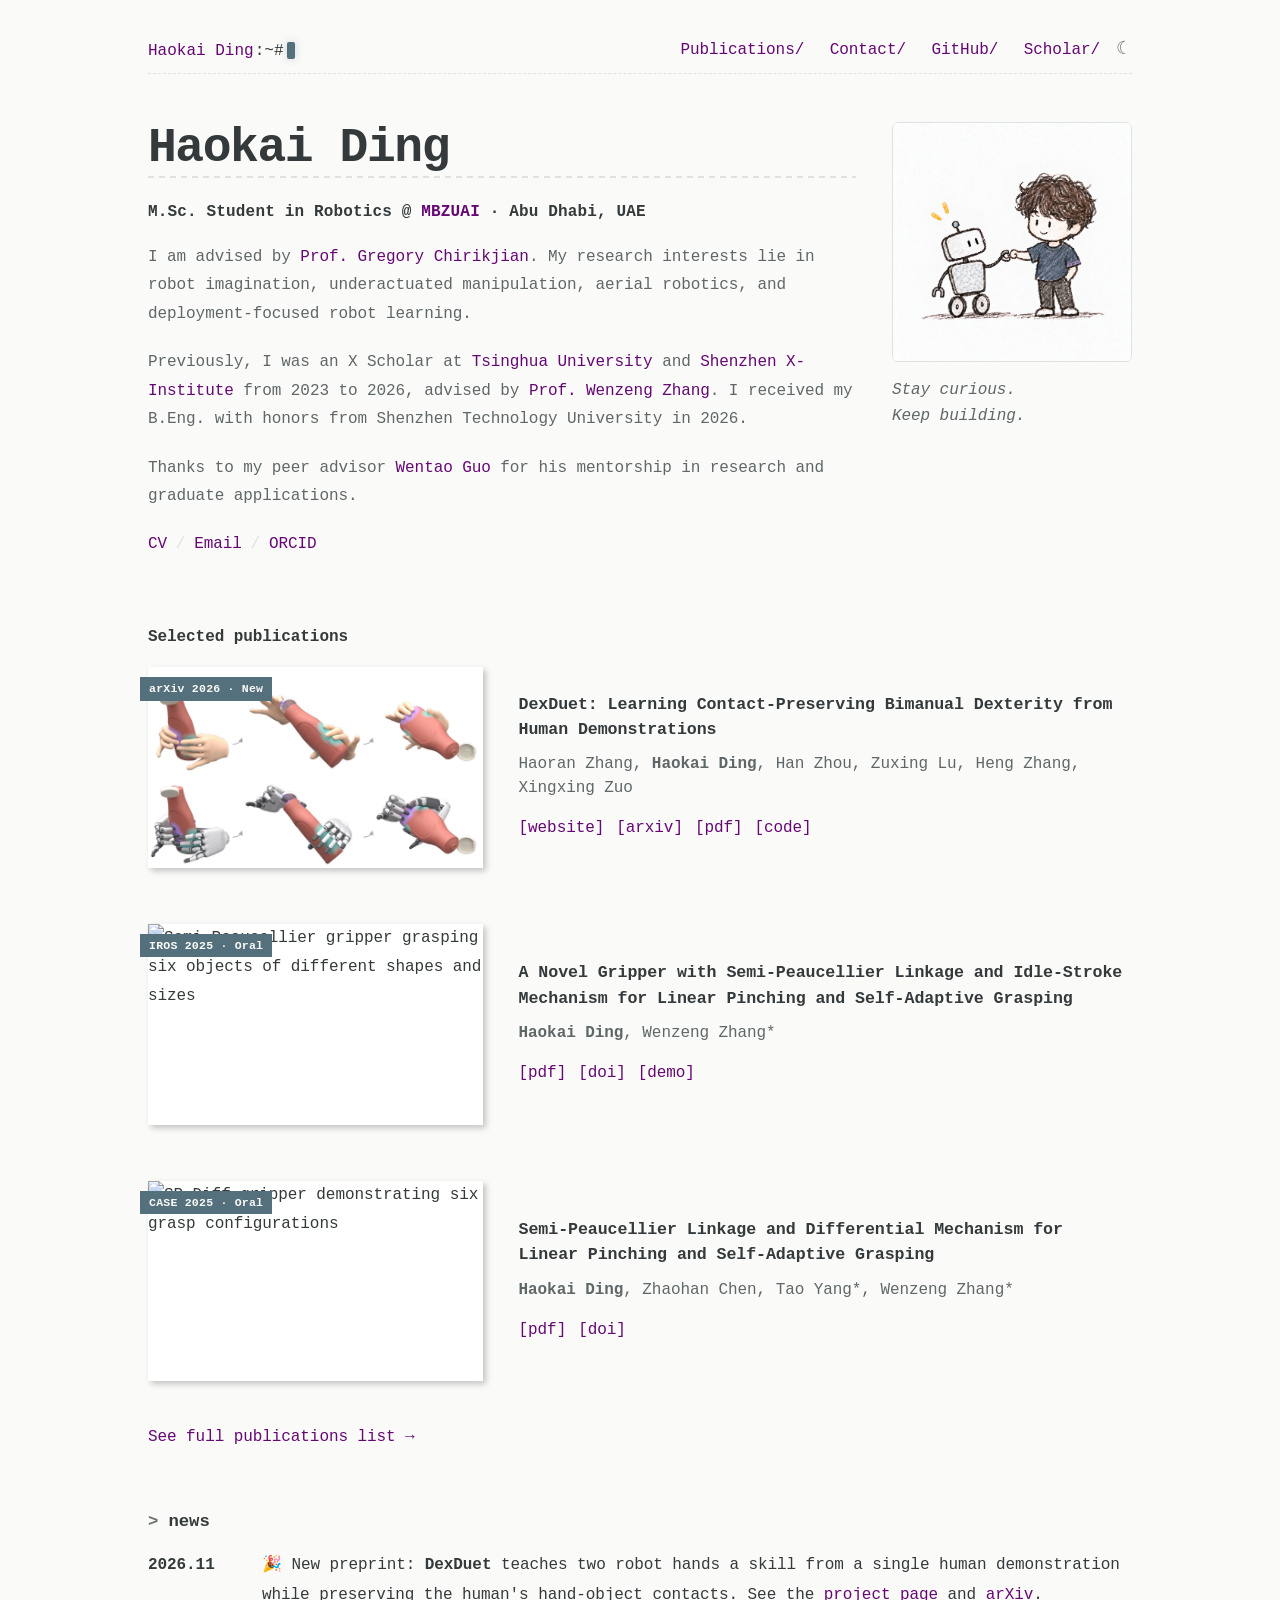
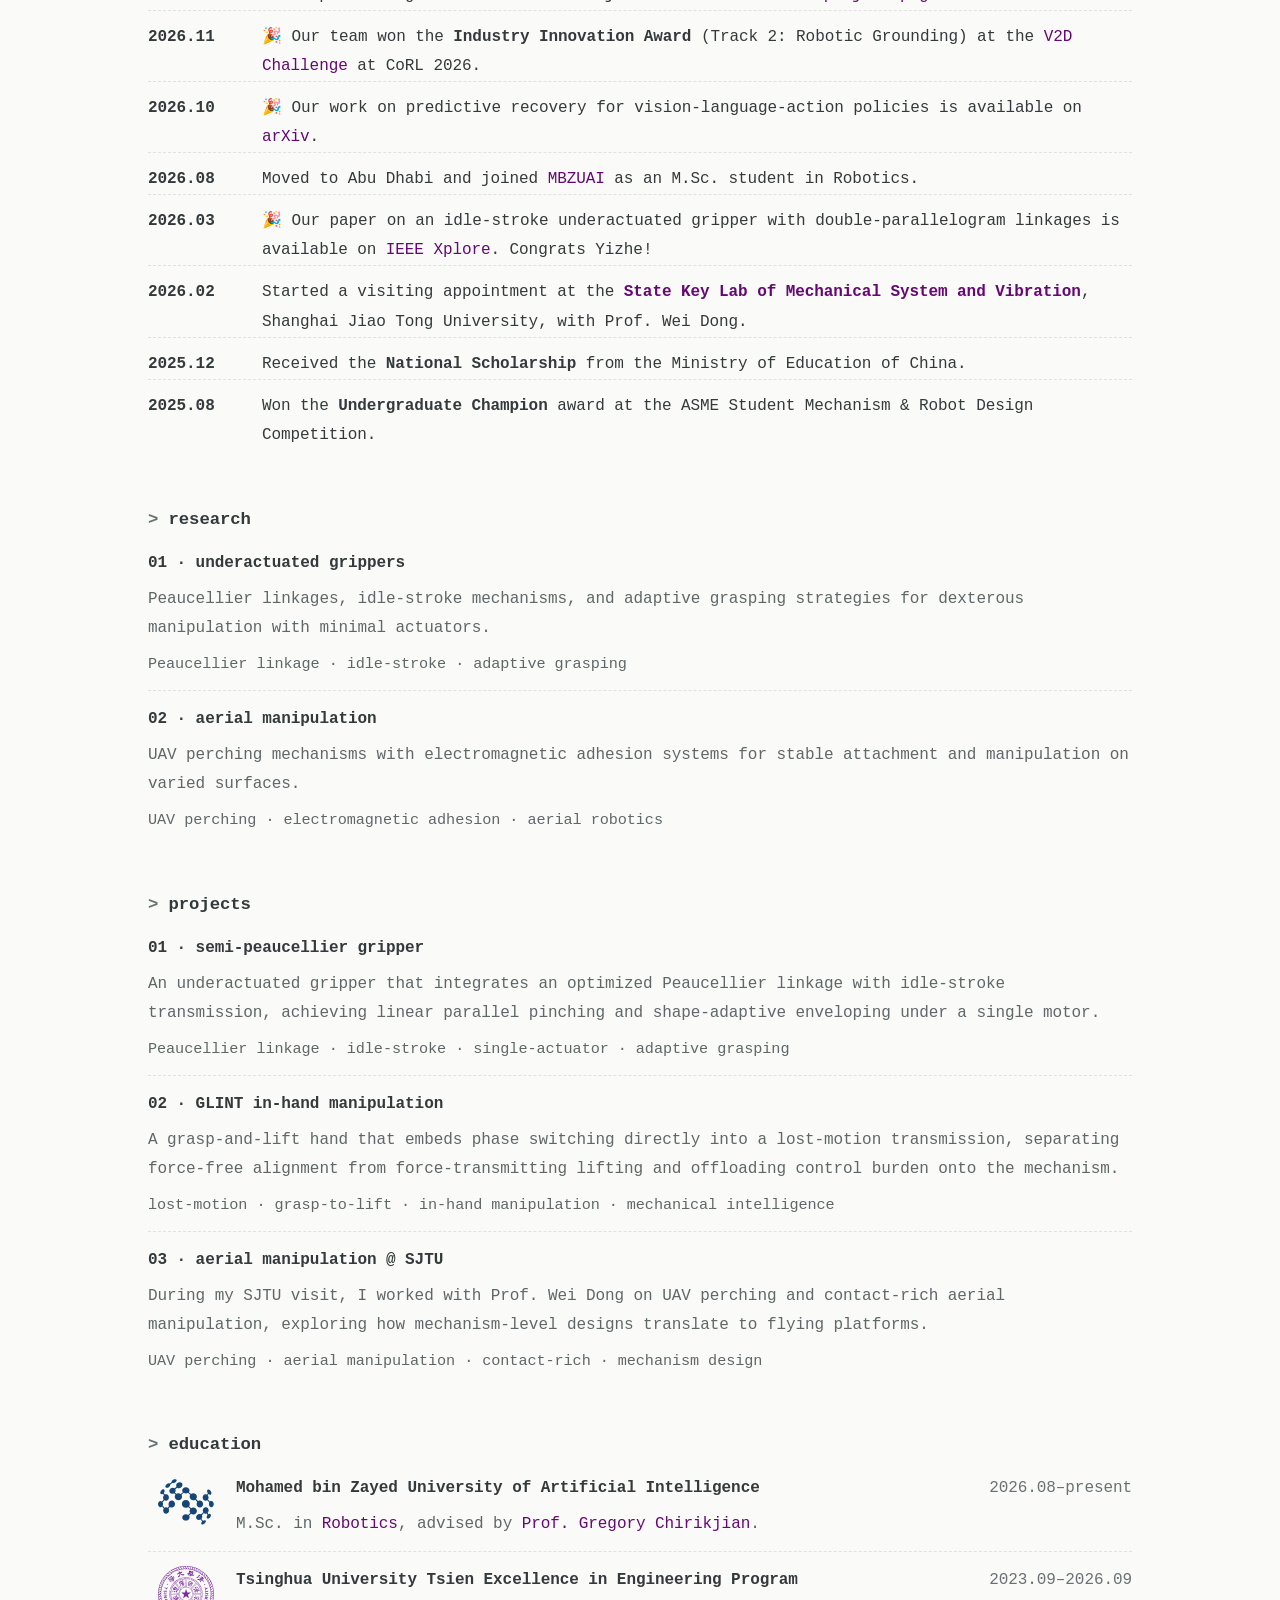
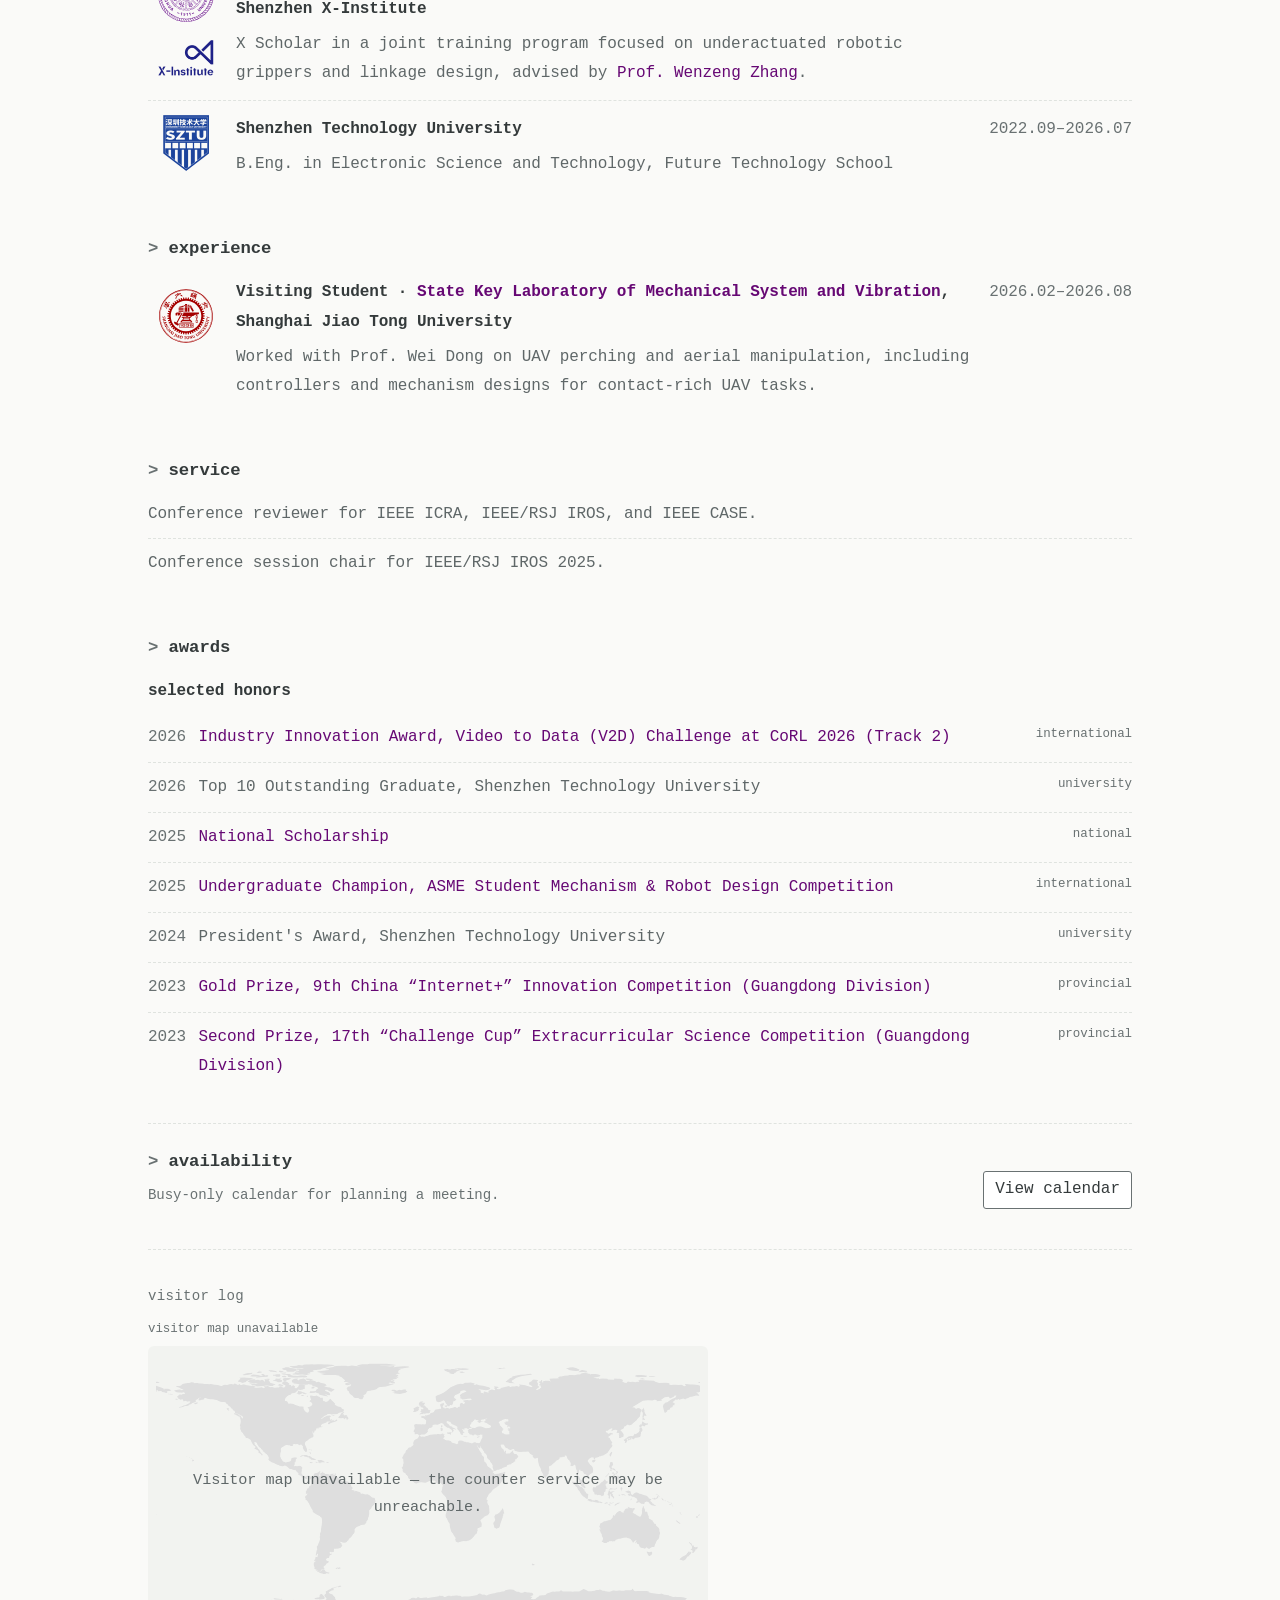
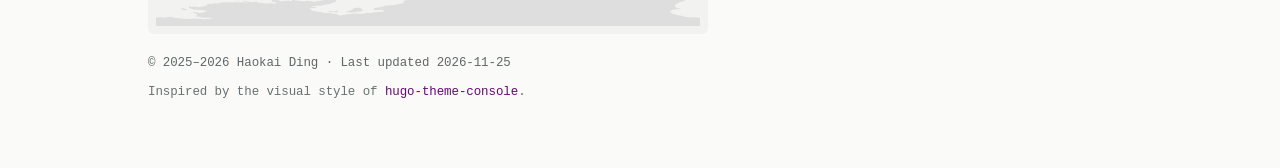
==== index.html @ 85413dfa "Add DexDuet preprint to homepage, news and publications" ====
<!DOCTYPE html>
<html lang="en">
<head>
  <meta charset="UTF-8" />
  <title>Haokai Ding</title>
  <meta name="viewport" content="width=device-width, initial-scale=1.0" />
  <meta name="theme-color" content="#fafaf8" media="(prefers-color-scheme: light)">
  <meta name="theme-color" content="#1c1c1d" media="(prefers-color-scheme: dark)">
  <meta name="description" content="Haokai Ding is a robotics researcher and M.Sc. student in Robotics at MBZUAI, working on robot imagination, underactuated manipulation, aerial robotics, and deployment-focused robot learning." />
  <meta name="color-scheme" content="light dark" />
  <meta property="og:title" content="Haokai Ding" />
  <meta property="og:description" content="Robotics researcher — robot imagination, underactuated manipulation, aerial robotics, and deployment-focused robot learning." />
  <meta property="og:image" content="https://haokaiding.com/assets/images/haokai-ding-outdoor.jpg" />
  <meta property="og:url" content="https://haokaiding.com/" />
  <meta property="og:type" content="website" />
  <meta name="twitter:card" content="summary" />
  <link rel="icon" type="image/png" href="assets/images/favicon-haokai-line.png" />
  <link rel="canonical" href="https://haokaiding.com/" />
  <link rel="sitemap" type="application/xml" href="/sitemap.xml" />
  <link rel="stylesheet" href="styles.css?v=news-contrast-20261118" />
  <link rel="stylesheet" href="availability.css?v=clock-20260920" />
  <script type="application/ld+json">
  {
    "@context": "https://schema.org",
    "@type": "Person",
    "name": "Haokai Ding",
    "jobTitle": "M.Sc. Student in Robotics",
    "affiliation": [
      {"@type": "EducationalOrganization", "name": "Shenzhen Technology University"},
      {"@type": "EducationalOrganization", "name": "Tsinghua University"},
      {"@type": "EducationalOrganization", "name": "Shenzhen X-Institute"},
      {"@type": "EducationalOrganization", "name": "Shanghai Jiao Tong University"},
      {"@type": "EducationalOrganization", "name": "Mohamed bin Zayed University of Artificial Intelligence", "url": "https://mbzuai.ac.ae/"}
    ],
    "url": "https://haokaiding.com/",
    "image": "https://haokaiding.com/assets/images/haokai-ding-outdoor.jpg",
    "sameAs": [
      "https://scholar.google.com/citations?user=ikir1CUAAAAJ&hl=en",
      "https://orcid.org/0009-0001-6158-9897",
      "https://github.com/HaokaiDing"
    ],
    "knowsAbout": ["Robotics", "Robot Imagination", "Underactuated Manipulation", "Aerial Robotics", "Robot Learning", "Mechanism Design"]
  }
  </script>
</head>
<body>
  <div class="container">
    <nav class="site-nav" aria-label="Primary">
      <div class="site-brand" aria-label="site mark"><span class="site-mark"><a class="site-mark-link" href="index.html">Haokai Ding</a><span class="site-mark-prompt">:~#</span></span></div>
      <div class="nav-links">
        <a href="publications.html">Publications/</a>
        <a href="contact.html">Contact/</a>
        <a href="https://github.com/HaokaiDing" target="_blank" rel="noopener noreferrer">GitHub/</a>
        <a href="https://scholar.google.com/citations?user=ikir1CUAAAAJ&hl=en" target="_blank" rel="noopener noreferrer">Scholar/</a>
      </div>
      <button id="theme-switcher" type="button" aria-label="Toggle dark mode">☾</button>
    </nav>

    <header class="hero" id="top">
      <div class="hero-media">
        <button class="profile-container" id="profileBox" type="button" aria-label="Keep the photo visible" aria-pressed="false">
          <picture>
            <img
              class="profile-image default"
              fetchpriority="high"
              decoding="async"
              crossorigin="anonymous"
              src="assets/images/haokai-robot-fistbump.png"
              width="1254" height="1254"
              alt="Pencil cartoon of Haokai Ding fist-bumping a wheeled robot"
              onerror="this.onerror=null;this.src='https://placehold.co/160x210/EFEFEF/333333?text=Haokai';"
            >
          </picture>
          <picture>
            <img
              class="profile-image hover"
              loading="lazy"
              decoding="async"
              crossorigin="anonymous"
              src="assets/images/haokai-ding-outdoor.jpg"
              width="2078" height="1364"
              alt="Profile photo of Haokai Ding"
              onerror="this.onerror=null;this.src='https://placehold.co/160x210/EFEFEF/333333?text=Haokai';"
            >
          </picture>
        </button>
        <div class="profile-caption">
          <p class="profile-motto"><span>Stay curious.</span> <span>Keep building.</span></p>
        </div>
      </div>

      <div class="hero-copy hero-intro">
        <h1 class="hero-title">Haokai Ding</h1>
        <p class="intro-rule" aria-hidden="true"></p>
        <p class="hero-status">
          M.Sc. Student in Robotics @ <a href="https://mbzuai.ac.ae/" target="_blank" rel="noopener noreferrer">MBZUAI</a> · Abu Dhabi, UAE
        </p>
        <p>
          I am advised by <a href="https://scholar.google.com/citations?user=qoIuyMoAAAAJ&amp;hl=en" target="_blank" rel="noopener noreferrer">Prof. Gregory Chirikjian</a>. My research interests lie in robot imagination, underactuated manipulation, aerial robotics, and deployment-focused robot learning.
        </p>
        <p>
          Previously, I was an X Scholar at <a href="https://www.tsinghua.edu.cn/en/" target="_blank" rel="noopener noreferrer">Tsinghua University</a> and <a href="https://www.x-institute.edu.cn/" target="_blank" rel="noopener noreferrer">Shenzhen X-Institute</a> from 2023 to 2026, advised by <a href="https://scholar.google.com/citations?user=n-3doEMAAAAJ&amp;hl=zh-CN" target="_blank" rel="noopener noreferrer">Prof. Wenzeng Zhang</a>. I received my B.Eng. with honors from Shenzhen Technology University in 2026.
        </p>
        <p class="hero-acknowledgment">
          Thanks to my peer advisor <a href="https://yinsumirage.github.io/" target="_blank" rel="noopener noreferrer">Wentao Guo</a> for his mentorship in research and graduate applications.
        </p>
        <p class="hero-links">
          <a href="assets/pdfs/haokai-ding-cv.pdf" target="_blank" rel="noopener noreferrer">CV</a>
          <span>/</span>
          <a href="mailto:ditang0125@gmail.com">Email</a>
          <span>/</span>
          <a href="https://orcid.org/0009-0001-6158-9897" target="_blank" rel="noopener noreferrer">ORCID</a>
        </p>
      </div>
    </header>

    <main class="main-content" id="main">
      <section class="content-section latest-publications" id="publications">
        <div class="latest-heading">
          <h2>Selected publications</h2>
          <p class="latest-heading-rule" aria-hidden="true"></p>
        </div>
        <ol class="publication-list selected-list paper-showcase-list">
          <li class="publication-item">
            <article class="paper-showcase" id="paper-dexduet-2026" aria-labelledby="paper-dexduet-2026-title">
              <figure class="paper-media">
              <span class="paper-venue-tag">arXiv 2026 · New</span>
              <div class="paper-frame">
                <img class="paper-preview" src="assets/images/pubs/fig-dexduet-teaser.webp" alt="Human hands opening and handing over a ketchup bottle, and two robot hands reproducing the motion with the same contacts" width="732" height="440" loading="lazy" decoding="async">
              </div>
              </figure>
              <div class="paper-copy">
              <h3 class="paper-title" id="paper-dexduet-2026-title">DexDuet: Learning Contact-Preserving Bimanual Dexterity from Human Demonstrations</h3>
              <p class="paper-authors">Haoran Zhang, <strong>Haokai Ding</strong>, Han Zhou, Zuxing Lu, Heng Zhang, Xingxing Zuo</p>
              <div class="paper-links">
                <a href="https://rcl-robotics.github.io/Dexduet.io/" target="_blank" rel="noopener noreferrer" aria-label="Project page: DexDuet">[website]</a>
                <a href="https://arxiv.org/abs/2611.30495" target="_blank" rel="noopener noreferrer" aria-label="arXiv: DexDuet">[arxiv]</a>
                <a href="https://arxiv.org/pdf/2611.30495" target="_blank" rel="noopener noreferrer" aria-label="PDF: DexDuet">[pdf]</a>
                <a href="https://github.com/HaoranZhangumich/DexDuet" target="_blank" rel="noopener noreferrer" aria-label="Code: DexDuet">[code]</a>
              </div>
              </div>
            </article>
          </li>
          <li class="publication-item">
            <article class="paper-showcase" id="paper-iros-2025" aria-labelledby="paper-iros-2025-title">
              <figure class="paper-media">
              <span class="paper-venue-tag">IROS 2025 · Oral</span>
              <div class="paper-frame">
                <img class="paper-preview" src="assets/images/pubs/fig-iros-grasps.webp" alt="Semi-Peaucellier gripper grasping six objects of different shapes and sizes" width="640" height="410" loading="lazy" decoding="async">
              </div>
              </figure>
              <div class="paper-copy">
              <h3 class="paper-title" id="paper-iros-2025-title">A Novel Gripper with Semi-Peaucellier Linkage and Idle-Stroke Mechanism for Linear Pinching and Self-Adaptive Grasping</h3>
              <p class="paper-authors"><strong>Haokai Ding</strong>, Wenzeng Zhang*</p>
              <div class="paper-links">
                <a class="inline-link pdf-link" href="assets/pdfs/iros-2025-semi-peaucellier-gripper.pdf" data-pdf="assets/pdfs/iros-2025-semi-peaucellier-gripper.pdf" target="_blank" rel="noopener noreferrer" aria-label="PDF: IROS 2025 Semi-Peaucellier gripper">[pdf]</a>
                <a href="https://doi.org/10.1109/IROS60139.2025.11246057" target="_blank" rel="noopener noreferrer" aria-label="DOI: IROS 2025 Semi-Peaucellier gripper">[doi]</a>
                <a class="inline-link video-link" href="assets/videos/semi-peaucellier-gripper-demo-compressed.mp4" data-video="assets/videos/semi-peaucellier-gripper-demo-compressed.mp4" target="_blank" rel="noopener noreferrer" aria-label="Demo video: IROS 2025 Semi-Peaucellier gripper">[demo]</a>
              </div>
              </div>
            </article>
          </li>
          <li class="publication-item">
            <article class="paper-showcase" id="paper-case-2025" aria-labelledby="paper-case-2025-title">
              <figure class="paper-media">
              <span class="paper-venue-tag">CASE 2025 · Oral</span>
              <div class="paper-frame">
                <img class="paper-preview" src="assets/images/pubs/fig-case-grasps.webp" alt="SP-Diff gripper demonstrating six grasp configurations" width="640" height="346" loading="lazy" decoding="async">
              </div>
              </figure>
              <div class="paper-copy">
              <h3 class="paper-title" id="paper-case-2025-title">Semi-Peaucellier Linkage and Differential Mechanism for Linear Pinching and Self-Adaptive Grasping</h3>
              <p class="paper-authors"><strong>Haokai Ding</strong>, Zhaohan Chen, Tao Yang*, Wenzeng Zhang*</p>
              <div class="paper-links">
                <a class="inline-link pdf-link" href="assets/pdfs/case-2025-semi-peaucellier-linkage.pdf" data-pdf="assets/pdfs/case-2025-semi-peaucellier-linkage.pdf" target="_blank" rel="noopener noreferrer" aria-label="PDF: CASE 2025 SP-Diff gripper">[pdf]</a>
                <a href="https://doi.org/10.1109/CASE58245.2025.11163785" target="_blank" rel="noopener noreferrer" aria-label="DOI: CASE 2025 SP-Diff gripper">[doi]</a>
              </div>
              </div>
            </article>
          </li>
        </ol>
        <p class="latest-publications-more"><a href="publications.html">See full publications list →</a></p>
      </section>

      <section class="content-section" id="news">
        <h2>news</h2>
        <ul class="news-list">
          <li class="news-item"><time class="news-date" datetime="2026-11">2026.11</time><span class="news-text">🎉 New preprint: <strong>DexDuet</strong> teaches two robot hands a skill from a single human demonstration while preserving the human's hand-object contacts. See the <a href="https://rcl-robotics.github.io/Dexduet.io/" target="_blank" rel="noopener noreferrer">project page</a> and <a href="https://arxiv.org/abs/2611.30495" target="_blank" rel="noopener noreferrer">arXiv</a>.</span></li>
          <li class="news-item"><time class="news-date" datetime="2026-11">2026.11</time><span class="news-text">🎉 Our team won the <strong>Industry Innovation Award</strong> (Track 2: Robotic Grounding) at the <a href="https://nvidia-isaac.github.io/video_to_data/v2d_challenge/" target="_blank" rel="noopener noreferrer">V2D Challenge</a> at CoRL 2026.</span></li>
          <li class="news-item"><time class="news-date" datetime="2026-10">2026.10</time><span class="news-text">🎉 Our work on predictive recovery for vision-language-action policies is available on <a href="https://arxiv.org/abs/2610.18650" target="_blank" rel="noopener noreferrer">arXiv</a>.</span></li>
          <li class="news-item"><time class="news-date" datetime="2026-08">2026.08</time><span class="news-text">Moved to Abu Dhabi and joined <a href="https://mbzuai.ac.ae/" target="_blank" rel="noopener noreferrer">MBZUAI</a> as an M.Sc. student in Robotics.</span></li>
          <li class="news-item"><time class="news-date" datetime="2026-03">2026.03</time><span class="news-text">🎉 Our paper on an idle-stroke underactuated gripper with double-parallelogram linkages is available on <a href="https://doi.org/10.1109/RAAI67517.2025.11423397" target="_blank" rel="noopener noreferrer">IEEE Xplore</a>. Congrats Yizhe!</span></li>
          <li class="news-item"><time class="news-date" datetime="2026-02">2026.02</time><span class="news-text">Started a visiting appointment at the <strong><a href="https://msv.sjtu.edu.cn/" target="_blank" rel="noopener noreferrer">State Key Lab of Mechanical System and Vibration</a></strong>, Shanghai Jiao Tong University, with Prof. Wei Dong.</span></li>
          <li class="news-item"><time class="news-date" datetime="2025-12">2025.12</time><span class="news-text">Received the <strong>National Scholarship</strong> from the Ministry of Education of China.</span></li>
          <li class="news-item"><time class="news-date" datetime="2025-08">2025.08</time><span class="news-text">Won the <strong>Undergraduate Champion</strong> award at the ASME Student Mechanism &amp; Robot Design Competition.</span></li>
        </ul>
      </section>

      <section class="content-section" id="research">
        <h2>research</h2>
        <div class="stack-list">
          <article class="stack-item">
            <div>
              <h3>01 · underactuated grippers</h3>
              <p>Peaucellier linkages, idle-stroke mechanisms, and adaptive grasping strategies for dexterous manipulation with minimal actuators.</p>
            </div>
            <p class="stack-tags">Peaucellier linkage · idle-stroke · adaptive grasping</p>
          </article>
          <article class="stack-item">
            <div>
              <h3>02 · aerial manipulation</h3>
              <p>UAV perching mechanisms with electromagnetic adhesion systems for stable attachment and manipulation on varied surfaces.</p>
            </div>
            <p class="stack-tags">UAV perching · electromagnetic adhesion · aerial robotics</p>
          </article>
        </div>
      </section>

      <section class="content-section" id="projects">
        <h2>projects</h2>
        <div class="stack-list">
          <article class="stack-item">
            <div>
              <h3>01 · semi-peaucellier gripper</h3>
              <p>An underactuated gripper that integrates an optimized Peaucellier linkage with idle-stroke transmission, achieving linear parallel pinching and shape-adaptive enveloping under a single motor.</p>
            </div>
            <p class="stack-tags">Peaucellier linkage · idle-stroke · single-actuator · adaptive grasping</p>
          </article>
          <article class="stack-item">
            <div>
              <h3>02 · GLINT in-hand manipulation</h3>
              <p>A grasp-and-lift hand that embeds phase switching directly into a lost-motion transmission, separating force-free alignment from force-transmitting lifting and offloading control burden onto the mechanism.</p>
            </div>
            <p class="stack-tags">lost-motion · grasp-to-lift · in-hand manipulation · mechanical intelligence</p>
          </article>
          <article class="stack-item">
            <div>
              <h3>03 · aerial manipulation @ SJTU</h3>
              <p>During my SJTU visit, I worked with Prof. Wei Dong on UAV perching and contact-rich aerial manipulation, exploring how mechanism-level designs translate to flying platforms.</p>
            </div>
            <p class="stack-tags">UAV perching · aerial manipulation · contact-rich · mechanism design</p>
          </article>
        </div>
      </section>

      <section class="content-section" id="education">
        <h2>education</h2>
        <div class="detail-list">
          <article class="detail-item">
            <div class="detail-main">
              <div class="logo-row">
                <img class="entry-logo" src="assets/images/mbzuai-logo-mark.svg" alt="MBZUAI logo" width="56" height="56" loading="lazy">
                <div>
                  <h3>Mohamed bin Zayed University of Artificial Intelligence</h3>
                  <p>M.Sc. in <a href="https://mbzuai.ac.ae/study/msc-programs/master-of-science-in-robotics/" target="_blank" rel="noopener noreferrer">Robotics</a>, advised by <a href="https://scholar.google.com/citations?user=qoIuyMoAAAAJ&amp;hl=en" target="_blank" rel="noopener noreferrer">Prof. Gregory Chirikjian</a>.</p>
                </div>
              </div>
            </div>
            <div class="detail-side">2026.08–present</div>
          </article>
          <article class="detail-item">
            <div class="detail-main">
              <div class="logo-row">
                <div class="logo-stack">
                  <img class="entry-logo" src="assets/images/tsinghua-university-logo.svg" alt="Tsinghua University logo" width="56" height="56" loading="lazy" onerror="this.onerror=null;this.src='https://placehold.co/44x44/EFEFEF/333333?text=TH';">
                  <img class="entry-logo" src="assets/images/x-institute-logo.png" alt="X-Institute logo" width="56" height="56" loading="lazy" onerror="this.onerror=null;this.src='https://placehold.co/44x44/EFEFEF/333333?text=X';">
                </div>
                <div>
                  <h3>Tsinghua University Tsien Excellence in Engineering Program<br>Shenzhen X-Institute</h3>
                  <p>X Scholar in a joint training program focused on underactuated robotic grippers and linkage design, advised by <a href="https://scholar.google.com/citations?user=n-3doEMAAAAJ&amp;hl=zh-CN" target="_blank" rel="noopener noreferrer">Prof. Wenzeng Zhang</a>.</p>
                </div>
              </div>
            </div>
            <div class="detail-side">2023.09–2026.09</div>
          </article>
          <article class="detail-item">
            <div class="detail-main">
              <div class="logo-row">
                <img class="entry-logo" src="assets/images/shenzhen-technology-university-logo.png" alt="Shenzhen Technology University logo" width="56" height="56" loading="lazy" onerror="this.onerror=null;this.src='https://placehold.co/44x44/EFEFEF/333333?text=SZ';">
                <div>
                  <h3>Shenzhen Technology University</h3>
                  <p>B.Eng. in Electronic Science and Technology, Future Technology School</p>
                </div>
              </div>
            </div>
            <div class="detail-side">2022.09–2026.07</div>
          </article>
        </div>
      </section>

      <section class="content-section" id="experience">
        <h2>experience</h2>
        <div class="detail-list">
          <article class="detail-item">
            <div class="detail-main">
              <div class="logo-row">
                <img class="entry-logo entry-logo-sjtu" src="assets/images/shanghai-jiao-tong-university-logo.svg" alt="Shanghai Jiao Tong University logo" width="76" height="76" loading="lazy">
                <div>
                  <h3>Visiting Student · <a href="https://msv.sjtu.edu.cn/" target="_blank" rel="noopener noreferrer">State Key Laboratory of Mechanical System and Vibration</a>, Shanghai&nbsp;Jiao&nbsp;Tong&nbsp;University</h3>
                  <p>Worked with Prof. Wei Dong on UAV perching and aerial manipulation, including controllers and mechanism designs for contact-rich UAV tasks.</p>
                </div>
              </div>
            </div>
            <div class="detail-side">2026.02–2026.08</div>
          </article>
        </div>
      </section>

      <section class="content-section" id="service">
        <h2>service</h2>
        <ul class="plain-list">
          <li>Conference reviewer for IEEE ICRA, IEEE/RSJ IROS, and IEEE CASE.</li>
          <li>Conference session chair for IEEE/RSJ IROS 2025.</li>
        </ul>
      </section>

      <section class="content-section" id="awards">
        <h2>awards</h2>
        <div class="award-group">
          <h3>selected honors</h3>
          <ul class="award-list">
            <li><span class="award-year">2026</span><span class="award-name"><a href="https://nvidia-isaac.github.io/video_to_data/v2d_challenge/" target="_blank" rel="noopener noreferrer">Industry Innovation Award, Video to Data (V2D) Challenge at CoRL 2026 (Track 2)</a></span><span class="award-tag">international</span></li>
            <li><span class="award-year">2026</span><span class="award-name">Top 10 Outstanding Graduate, Shenzhen Technology University</span><span class="award-tag">university</span></li>
            <li><span class="award-year">2025</span><span class="award-name"><a href="https://www.moe.gov.cn/srcsite/A05/s7505/202512/t20251225_1424488.html" target="_blank" rel="noopener noreferrer">National Scholarship</a></span><span class="award-tag">national</span></li>
            <li><span class="award-year">2025</span><span class="award-name"><a href="https://sites.google.com/site/asmemrc/design-competition-showcase/2025-finalists#h.2oibi1g704mf" target="_blank" rel="noopener noreferrer">Undergraduate Champion, ASME Student Mechanism &amp; Robot Design Competition</a></span><span class="award-tag">international</span></li>
            <li><span class="award-year">2024</span><span class="award-name">President's Award, Shenzhen Technology University</span><span class="award-tag">university</span></li>
            <li><span class="award-year">2023</span><span class="award-name"><a href="https://cy.ncss.cn/" target="_blank" rel="noopener noreferrer">Gold Prize, 9th China “Internet+” Innovation Competition (Guangdong Division)</a></span><span class="award-tag">provincial</span></li>
            <li><span class="award-year">2023</span><span class="award-name"><a href="https://www.tiaozhanbei.net/" target="_blank" rel="noopener noreferrer">Second Prize, 17th “Challenge Cup” Extracurricular Science Competition (Guangdong Division)</a></span><span class="award-tag">provincial</span></li>
          </ul>
        </div>
      </section>

      <section class="content-section availability-section" id="availability" data-availability-url="/automation/availability.json">
        <div class="availability-summary">
          <div>
            <h2>availability</h2>
            <p>Busy-only calendar for planning a meeting.</p>
          </div>
          <button class="availability-button" id="availability-toggle" type="button" aria-expanded="false" aria-controls="availability-panel">View calendar</button>
        </div>
        <div class="availability-panel" id="availability-panel" hidden>
          <div class="availability-panel-heading">
            <h3>My Free/Busy Hours <span class="availability-time-zone-label" id="availability-time-zone-label">(Asia/Dubai time)</span></h3>
            <time class="availability-current-time" id="availability-current-time" aria-label="Current time">Now —</time>
          </div>
          <div class="availability-controls" role="group" aria-label="Calendar controls">
            <button class="availability-button" id="availability-previous" type="button" aria-label="Previous week">← Prev</button>
            <button class="availability-button" id="availability-next" type="button" aria-label="Next week">Next →</button>
            <label class="availability-time-zone-control" for="availability-local-time-zone">
              <input id="availability-local-time-zone" type="checkbox">
              <span>Use my time zone</span>
            </label>
            <button class="availability-button availability-expand" id="availability-expand" type="button">Expand calendar</button>
          </div>
          <div class="availability-feedback">
            <p class="availability-status" id="availability-status" role="status" aria-live="polite" tabindex="-1">Calendar data loads when opened.</p>
            <button class="availability-button availability-retry" id="availability-retry" type="button" hidden>Retry</button>
          </div>
          <div class="availability-scroller" role="region" tabindex="0" aria-label="Scrollable weekly Busy calendar" hidden>
            <div class="availability-grid" id="availability-grid" aria-label="Weekly Busy hours" hidden></div>
          </div>
        </div>
      </section>
    </main>

    <footer class="site-footer">
      <section class="visitor-record" aria-labelledby="visitorLogLabel">
        <p id="visitorLogLabel" class="footer-label">visitor log</p>
        <p id="vmHeadline" class="vm-headline" aria-live="polite">loading visitor map…</p>
        <div class="visitor-map" id="visitorMap">
          <div id="visitorMapFallback" class="visitor-map-fallback" role="status">
            <p class="fallback-help">Visitor map unavailable — the counter service may be unreachable.</p>
          </div>
          <a class="vm-link" href="https://visitors.haokaiding.com/stats" target="_blank" rel="noopener" aria-label="View the full visitor map and stats" title="View full visitor map ↗"><svg id="vmWorld" xmlns="http://www.w3.org/2000/svg" viewBox="0 0 1000 500" role="img" aria-label="World map of site visitors" preserveAspectRatio="xMidYMid meet">
<path class="vm-land" d="M994.8,298.6L995.5,298.2L996.4,299L996,300.4L994.3,300.8L992.7,300.5L992.5,299.2L993.5,298.3ZM1000,296L998.2,296.7L996.5,297.3L996.1,296.2L997.5,295.7L998.4,295.5L1000,294.6L1000,294.6L1000,296ZM0,294.6L0,294.6L0,294.6L0.6,294.5L0.2,295.8L0,296L0,296L0,294.6ZM635.8,143.6L636.7,145.6L639.3,146.2L641.2,147.6L645.2,148.1L649.5,147.3L649.8,146.7L649.3,144.7L649.7,141.8L647.5,140.9L648.2,139L646.4,138.8L647,136.5L649.6,137.1L652,136.2L650,134.6L649.2,133L647,133.7L646.7,135.7L645.8,133.9L645.7,133.3L646.4,132.1L645.8,131.1L642.6,130.2L641.4,127.7L639.8,127L639.7,126.1L642.4,126.3L642.5,124.3L644.9,123.9L647.3,124.3L647.8,121.6L647.3,119.9L644.6,120L642.2,119.3L639,120.5L636.4,121.1L635.1,122.8L632.4,123.2L629.7,126.1L632.2,128.7L631.9,130.6L635,133.9L636.4,135.3L637.8,137.3L639.1,137.4L640,138.2L637.7,138.4L637.2,140.6L636.7,141.5L635.7,142.2ZM0,58.4L0,58.4L6.8,60.6L14.1,63.3L13.9,65L15.7,65.7L15.1,63.7L22.6,64.1L28.1,66.7L25.3,67.9L20.8,68.2L20.7,70.9L19.6,71.5L17,71.4L14.9,70.5L11.2,69.7L10.5,68.5L7.7,68L4.6,68.4L3.1,67.4L3.7,66.4L0.3,67L1.6,68.3L0,69.5L0,69.5L0,58.4ZM1000,69.5L1000,69.5L996.4,70.7L992.8,70.5L995.3,72L997,74.3L998.2,75L998.6,76.2L997.9,76.9L992.7,76.3L984.9,78.4L982.4,78.7L978.2,80.7L974.2,82.4L973.1,83.7L969.2,81.7L961.9,83.9L960.7,82.9L958,84.1L954.3,83.7L953.4,85.5L950,88.2L950.1,89.3L953.3,90L952.9,94L950.4,94.1L949.2,96.4L950.3,97.6L945.5,99L944.5,102.2L940.4,102.9L939.5,105.7L935.5,108.3L934.5,106.4L933.3,102.3L931.8,96.2L933.1,92.3L935.4,90.7L935.6,89.4L939.9,88.7L944.9,85.2L949.6,82.4L954.6,80.2L956.9,76.2L953.5,76.5L951.8,78.8L944.8,81.8L942.5,78.4L935.3,79.4L928.4,84L930.7,85.7L924.5,86.4L920.2,86.7L920.4,84.7L916.1,84.3L912.6,85.7L904.1,85.2L895,86L886,91.4L875.3,98L879.7,98.3L881.1,100.1L883.8,100.7L885.6,99.3L888.6,99.5L892.6,102.5L892.7,104.9L890.5,107.7L890.3,111L889.1,115.4L884.9,119.4L883.9,121.4L880.2,124.6L876.4,127.8L874.6,129.5L870.9,131.1L869.2,131.1L867.4,129.8L863.7,131.8L863.3,132.7L862.2,132.6L861,133.5L860.2,134.4L860.3,136.4L858.9,137L858.4,137.5L857.3,138.4L855.5,138.8L854.3,139.6L854.2,140.8L853.8,141.1L855,141.5L856.5,142.7L858.9,146L859.6,147.8L859.6,151L858.6,152.5L856.1,153.1L853.8,154.2L851.3,154.5L851,153L851.5,150.9L850.3,148L852.4,147.5L850.5,145.1L849.1,144.6L848.8,145.1L848,145.4L847.9,144.8L847.2,144.6L846.4,144.1L847.2,142.9L847.8,142.6L847.6,142.1L848.3,140.6L848.1,140.1L846.5,139.8L845.2,139.1L841.3,139.9L839.3,141.2L836.3,142L837.7,140.7L837.2,139.6L839.4,137.7L837.9,136.3L835.5,137.2L832.3,139.2L830.6,141L827.9,141.1L826.5,142.4L827.9,144.3L830.2,144.7L830.3,146L832.5,146.8L835.6,144.8L838.1,145.9L839.9,146L840.3,147.4L836.4,148.2L835.1,149.7L832.4,151.1L831,153L834,154.6L835.1,157.3L836.7,159.8L838.6,162L838.6,164L836.8,164.8L837.5,166.3L839.1,167.1L838.7,169.4L838,171.6L836.5,171.8L834.4,174.9L832.2,178.5L829.6,181.8L825.8,184.4L821.9,186.7L818.8,187L817.1,188.3L816.1,187.4L814.6,188.7L810.7,190.1L807.7,190.6L806.8,193.5L805.2,193.7L804.5,191.6L805.2,190.6L801.4,189.7L800.1,190.1L796.4,192.5L794.1,195.1L793.5,197.1L795.6,200L798.2,203.6L800.7,205.3L802.4,207.6L803.7,212.7L803.3,217.6L801,219.4L797.8,221.2L795.6,223.5L792.1,226.1L791.1,224.3L791.9,222.4L789.8,220.9L787.5,220.5L786.4,219L785,216.1L782.5,214.9L780.1,214.9L780.5,212.7L778,212.8L777.8,215.8L776.3,219.9L775.4,222.3L775.6,224.3L777.4,224.4L778.6,227L779.1,229.4L780.6,231L782.3,231.3L783.7,232.7L784.4,233L786,234.7L787.2,236.5L787.3,238.4L787,239.7L787.3,240.6L787.5,242.2L788.5,243L789.6,245.5L789.5,246.4L787.6,246.6L784.9,244.5L781.6,242.3L781.3,240.9L779.7,239.1L779.3,236.8L778.3,235.2L778.6,233.2L778,232L776.9,231L776.4,229.6L775,228L773.6,226.7L773.2,228.3L772.6,226.8L772.9,225.1L773.8,222.4L773.5,220.3L774.3,218.2L773.4,216.6L773.6,213.5L772.5,212.1L771.6,208.8L771.1,205.3L769.9,203L768.1,204.4L764.9,206.3L763.4,206.1L761.6,205.5L762.6,202L762,199.4L759.8,196.2L760.2,195.2L758.5,194.8L756.6,192.6L755.8,191.1L755.6,189.7L755.1,188.4L753.9,186.8L751.4,186.7L751.6,187.8L750.8,189.3L749.6,188.8L749.2,189.3L748.4,189L747.3,188.7L746.9,189.7L745,189.7L741.6,190.3L741.8,192.4L740.3,194L736.3,195.9L733.2,199.2L731.1,200.9L728.3,202.7L728.3,204L726.9,204.7L724.4,205.7L723.1,205.8L722.3,208L722.9,211.6L723,213.9L721.8,216.5L721.8,221.2L720.4,221.4L719.1,223.5L720,224.4L717.4,225.2L716.5,227.1L715.4,227.9L712.8,225.3L711.5,221.4L710.4,218.6L709.4,217.3L708,214.6L707.3,211.1L706.8,209.4L704.3,205.6L703.1,200.2L702.3,196.6L702.3,193.3L701.7,190.7L697.7,192.3L695.7,192L692.1,188.6L693.5,187.6L692.6,186.5L689.4,184.2L687.3,183.5L686.5,181.5L684.4,179.4L679.2,179.9L674.7,179.9L670.8,180.3L665.6,179.5L662.6,178.9L659.4,178.5L658.3,175.1L656.9,174.6L654.8,175.1L652,176.4L648.6,175.5L645.8,173.4L643.1,172.6L641.3,170L639.2,166.3L637.7,166.7L635.9,165.8L634.9,166.9L633.3,166.7L633.8,168L633.6,168.6L634.5,170.7L635.6,173.1L636.9,173.7L637.4,174.7L639.3,175.9L639.5,177L639.2,177.9L639.6,178.9L640.4,179.6L640.7,180.6L641.1,181.2L641,179.2L641.7,177.8L642.5,177.5L643.3,178.3L643.4,180L642.7,181.6L643.3,182.7L643.8,182.5L643.9,183.3L646,182.8L648.3,182.9L650,183L651.9,181.1L654,179.3L655.8,177.6L656.6,176.7L656.9,176.9L656.6,178.1L656.3,178.6L656.7,180.8L657.9,182.7L659.5,183.7L661.5,184L663.1,184.5L664.4,186.1L665.1,187.1L666.1,187.4L666.1,188L665.1,189.7L664.7,190.5L663.5,191.4L662.5,193.3L661.2,193.1L660.6,193.8L660.2,195.2L660.5,197L660.3,197.4L659,197.4L657.2,198.4L657,199.8L656.3,200.3L654.6,200.3L653.5,201L653.5,202.1L652.2,202.9L650.7,202.7L648.8,203.6L647.5,203.7L645.5,204.5L645,205.7L644.9,206.7L642.1,207.8L637.7,209.1L635.2,211.1L634,211.3L633.2,211.1L631.5,212.2L629.8,212.8L627.4,212.9L626.7,213.1L626.1,213.8L625.4,214L625,214.7L623.6,214.7L622.7,215L620.8,214.9L620.1,213.3L620.1,211.8L619.7,210.9L619.1,208.9L618.3,207.7L618.9,207.6L618.6,206.3L619,205.8L618.8,204.6L618.5,203.4L617.6,202.6L617.4,201.5L616,200.5L614.5,198.1L613.7,195.9L611.8,194L610.6,193.5L608.7,190.9L608.4,188.9L608.5,187.3L606.9,184.2L605.6,183.1L604.1,182.5L603.2,180.9L603.4,180.3L602.6,178.9L601.8,178.3L600.7,176.2L599,174L597.6,172L596.2,172.1L596.6,170.5L596.8,169.6L597.1,168.5L597,168.1L596.2,169.2L595.6,171.3L594.9,172.7L594.2,173.2L593.3,172.3L592,171.1L590.1,167.1L589.8,167.3L590.9,170.3L592.6,173.1L594.7,177.4L595.8,178.9L596.7,180.5L599.1,183.5L598.6,184L598.7,185.8L601.9,188.3L602.4,188.9L603.3,191.6L602.7,192.1L603.1,195L604.1,198.3L605.2,199L606.7,200L608.3,203.2L609.1,205.8L610.6,207.1L614.4,209.7L615.9,211.3L617.4,212.9L618.3,213.9L619.7,214.7L620.3,215.6L620.2,216.7L618.7,217.4L619.8,218.2L620.8,218.7L621.3,219.8L622.5,221L623.9,221L626.5,220.3L629.6,220L632,219.1L633.4,218.9L634.4,218.4L636,218.3L636.9,218.2L638.1,217.8L639.6,217.6L640.9,216.6L642,216.6L642,217.4L641.8,219L641.8,220.4L641.2,221.4L640.4,224.5L639.1,227.5L637.4,231.1L635,235.2L632.6,238.3L629.3,242.1L626.6,244.3L622.4,247.1L619.8,249.2L616.8,252.6L616.1,254L615.5,254.7L613.6,255.8L612.9,256.9L611.8,257.1L611.4,259.1L610.6,260.2L610,262.1L608.9,263L608.9,263L607.6,266.4L607.8,268L609.6,269L609.6,269.7L608.9,271.4L609,272.2L608.9,273.6L609.8,275.3L611,278.1L612,278.7L612.4,279.9L612.3,282.7L612.7,285.1L612.8,289.4L613.3,290.8L612.4,292.8L611.4,294.7L609.6,296.4L607,297.5L603.9,298.9L600.8,301.8L599.7,302.3L597.8,304.3L596.6,305L596.4,306.9L597.7,309L598.3,310.7L598.3,311.5L598.8,311.4L598.7,314.1L598.3,315.4L598.9,315.9L598.5,317L597.3,318L595,318.9L591.7,320.4L590.5,321.5L590.7,322.6L591.4,322.8L591.2,324.3L590.5,326.3L590.2,328.6L589.5,329.9L587.6,331.3L587,331.7L585.8,333.1L585.1,334.5L583.5,336.5L580.3,339.4L578.4,341L576.3,342.3L573.4,343.4L572,343.5L571.6,344.3L569.9,343.9L568.5,344.4L565.5,343.9L563.9,344.2L562.7,344.1L559.8,345.2L557.5,345.6L555.8,346.7L554.5,346.7L553.3,345.7L552.4,345.7L551.2,344.4L551,344.8L550.7,344.1L550.7,342.4L549.8,340.6L550.7,340.1L550.6,338L548.8,335.4L547.4,333L547.4,333L545.4,329.4L543.3,327.3L542.3,325.3L541.6,322.5L541,320.5L540,316.3L540,312.9L539.6,311.4L538.5,310.3L537.1,308L535.6,304.6L535,302.9L532.8,300.2L532.6,298.1L532.3,296.3L532.7,293.9L533.7,291.3L533.8,290.1L534.7,287.6L535.4,286.5L537,284.7L537.9,283.4L538.2,281.4L538,279.8L537.2,278.8L536.4,277.1L535.8,275.5L535.9,274.9L536.8,273.8L535.9,271.1L535.4,269.2L534,267.5L534.2,266.9L533.8,266.1L533.1,264L530.8,261.1L528,258.2L526.1,256L524.4,253.1L524.5,252.2L525.1,251.3L525.8,249.3L526.4,247.2L525.8,246.8L526.8,243.7L527.2,241.5L526.1,239.6L524.9,239.2L524.3,237.9L523.6,237.5L523.6,236.7L520.7,237.7L519.7,237.6L518.6,238.2L516.4,238.2L514.9,236.4L514,234.4L512,232.6L509.9,232.6L507.5,232.6L505.2,232.9L502.9,233.5L498.6,235.2L497,236.1L494.5,236.9L492.1,236.1L490.8,236.2L488.9,235.6L487.1,235.6L483.8,236.1L481.9,236.9L479.1,237.9L478.6,237.9L477.8,237.9L475,236.6L472.5,234.5L470.1,232.9L468.2,231.1L467.5,230.9L465.5,229.8L464,228.3L463.5,227.3L463.2,225.3L462,223.6L460.9,222.5L460.2,222.2L459.5,221.6L459.2,220.4L458.8,219.8L458,219.3L456.5,218.2L455.3,218L454.7,217.2L454.7,216.8L453.9,216.2L453.7,215.6L453.2,213.5L453.6,212.2L452.4,210.1L451,209.1L452.3,208.6L453.6,206.6L454.3,205.2L454,203.7L454.8,202.3L455.1,199.7L454.8,197L454.5,195.6L454.8,194.2L454.1,192.9L452.6,191.7L452.7,190.5L452.9,189.2L453.9,188.5L454.8,187L454.6,186.1L455.6,184.1L457.2,182.3L458.1,181.9L458.8,180.3L458.9,178.8L459.9,177.1L461.7,176.1L463.5,173.2L463.6,173.2L464.9,172.1L467.5,171.8L469.7,169.9L471.1,169.2L473.4,166.9L472.7,163.4L473.8,161L474.2,159.5L476,157.7L478.7,156.4L480.8,155.2L482.7,152.4L483.5,150.7L485.6,150.7L487.2,151.9L489.9,151.7L492.8,152.3L494,152.3L496.6,150.8L499.6,150.3L501.4,149.2L504.1,148.3L508.8,147.8L513.4,147.6L514.8,148L517.4,146.9L520.4,146.9L521.5,147.5L523.4,147.4L526.4,146.2L528.4,146.6L528.3,148L530.6,147L530.8,147.5L529.4,148.9L529.4,150.1L530.4,150.8L530,153.2L528.2,154.6L528.7,156.2L530.2,156.2L530.9,157.5L531.9,158L535.2,158.9L536.3,158.7L538.7,159.1L542.3,160.4L543.6,162.8L546.1,163.4L550.1,164.5L553,165.9L554.4,165.2L555.7,163.9L555.1,161.8L555.9,160.4L557.9,159.1L559.8,158.8L563.6,159.3L564.5,160.6L565.6,160.6L566.5,161.1L569.2,161.4L569.9,162.3L573.6,162.3L576.3,163L579,163.8L580.3,164.3L582.5,163.4L583.6,162.6L586,162.3L588,162.7L588.8,164.1L589.4,163.2L591.6,163.8L593.8,164L595.2,163.3L596,162.4L595.8,162.2L596.5,160.9L597.1,158.8L597.5,158.1L597.6,158.1L598.6,155.8L599.9,153.9L600,153.8L599.7,151.6L600.4,150.5L599.4,149.2L600.4,148.2L598.8,148.4L596.4,147.8L594.5,149.4L590.3,149.7L588.1,148.2L585.1,148.1L584.4,149.3L582.5,149.6L579.8,148.1L576.8,148.2L575.1,145.4L573.1,143.9L574.5,141.7L572.7,140.4L575.8,137.7L580.1,137.6L581.2,135.5L586.5,135.9L589.9,134.1L593.1,133.3L597.7,133.2L602.5,135.2L606.5,136.3L609.8,135.8L612.1,136.1L615.4,134.6L615.8,133.4L615.1,131.5L613.5,130.5L612,130.2L611,129.3L607.4,127L604.3,126L601.9,124.3L603.9,123.9L606.2,121.6L604.6,120.5L608.7,119.3L608.7,118.7L606.2,119.2L604,119.4L602.1,120.3L599.5,120.4L597.1,121.5L597.3,123L597.3,123.2L598.6,123.9L601.5,123.7L600.9,124.7L597.9,125.2L594.1,126.8L592.6,126.2L593.2,124.9L590.1,124.1L590.6,123.6L593.3,122.6L592.9,122.3L592.5,122L588.2,121.3L588,120.3L585.4,120.6L584.4,122.1L582.2,124.2L582.3,124.9L580.9,125.5L580.1,125.2L579.3,128.6L577.9,129.7L576.9,131.7L577.8,133.3L578.1,134.4L580.5,135.3L580,136L576.7,136.1L575.5,137L573.2,138.5L572.3,137.2L572.4,136.6L570.7,136.5L569.2,136.3L565.9,137L567.8,138.5L566.4,139L564.8,139L563.4,137.6L562.9,138.2L563.5,139.8L564.9,141.1L563.8,141.7L565.4,143L566.7,143.8L566.8,145.4L564.2,144.7L565,146.1L563.3,146.4L564.3,148.8L562.5,148.9L560.2,147.7L559.2,145.4L558.7,143.6L557.6,142.3L556.2,140.7L556,139.9L555.5,139.7L555.4,139.1L553.9,138.2L553.7,136.9L553.9,135L554.3,134.1L553.8,133.7L553.2,133.5L552.4,132.6L551.2,132L548.6,131L547,130L544.5,129.1L542.2,127.1L542.7,126.9L541.4,125.7L541.4,124.8L539.6,124.3L538.8,125.5L537.9,124.6L538,123.7L538.1,123.6L538.7,123.4L536.5,123L534.2,123.9L534.4,125.3L534.1,126.1L535,127.5L537.6,128.9L539,131.2L542.1,133.5L544.2,133.4L544.9,134.1L544.1,134.6L546.6,135.6L548.7,136.5L551,137.9L551.3,138.4L550.8,139.4L549.3,138.1L546.9,137.7L545.7,139.5L547.7,140.5L547.4,141.9L546.2,142.1L544.7,144.5L543.6,144.7L543.6,143.8L544.1,142.4L544.7,141.8L543.7,140.2L542.8,138.8L541.7,138.4L540.8,137.2L539.1,136.7L537.9,135.6L535.8,135.4L533.6,134.2L531.1,132.3L529.2,130.7L528.3,128L527,127.7L524.7,126.8L523.4,127.1L521.8,128.4L520.7,128.6L518.1,130.2L512.7,129.4L508.6,130.3L508.3,132L508.4,133.6L505.8,135.5L502.3,136.1L502,137L500.3,138.5L499.2,140.8L500.3,142.4L498.7,143.6L498.1,145.4L496,146L494,148.1L490.5,148.2L487.9,148.1L486.1,149.1L485.1,150.1L483.7,149.9L482.7,149L481.9,147.4L479.3,146.9L478.2,147.7L476.7,147.3L475.3,147.6L475.7,145.4L475.4,143.7L474.2,143.4L473.5,142.4L473.8,140.6L474.9,139.6L475.1,138.4L475.6,136.8L475.6,135.6L475,134.6L474.9,133.7L475,131.7L473.9,130.5L477.8,128.5L481.2,129L485,129L487.9,129.4L490.2,129.3L494.7,129.4L496.2,127.7L496.7,122.2L493.8,119.3L491.8,117.9L487.5,116.8L487.2,114.8L490.8,114.2L495.5,114.9L494.6,111.7L497.3,112.9L503.7,110.8L504.6,108.5L507,107.9L509.2,107.4L510.6,106.6L513.1,102.5L516.9,101.4L519.2,101.4L519.7,100.9L522,100.7L522.6,101.3L524.4,99.9L523.8,98.9L523.7,97.3L522.6,95.8L522.5,92.9L522.9,92.2L523.7,91.4L526.2,91.2L527.2,90.4L529.4,89.6L529.3,91.1L528.5,92L528.8,92.8L530.3,93.2L529.6,94.2L528.8,93.9L526.8,95.9L527.6,97.3L527.6,98.3L530.4,99L530.4,100L533.2,99.5L534.8,98.7L537.9,99.8L539.2,100.7L541.1,99.9L545.5,98.6L549,97.6L551.7,98.1L551.9,98.8L554.6,98.8L555.2,97.6L559.1,96.7L558.5,94.4L558.6,92.3L559.9,90.5L562.6,89.6L564.8,91.7L567,91.6L567.5,89.5L567.9,87.8L566.8,88.2L565.1,87.2L564.8,85.6L568.3,84.8L571.8,84.4L574.9,84.9L577.7,84.8L580.9,83.3L578,81.9L572.9,82.2L568,83.2L563.5,83.8L561.9,82.2L559.2,81.3L559.8,78.6L558.5,76.1L559.8,74.5L562.3,72.7L568.7,69.7L570.5,69.1L570.3,68L566.4,66.6L561.6,67.4L558.9,69.4L559.4,71.1L554.9,73.3L549.6,75.7L547.6,79.6L549.5,81.6L552.2,83.1L549.6,86.2L546.7,86.9L545.7,91.6L544.1,94.2L540.7,93.9L539.2,96.1L536,96.2L535.1,93.6L532.7,90.4L530.6,86.5L528.8,84.8L523.3,88L519.6,88.7L515.7,87.3L514.7,84.3L513.9,77.9L516.4,76.1L523.8,73.7L529.2,70.9L534.3,67L541,61.6L545.7,59.5L553.3,56.1L559.4,54.8L564,55L568.2,52.7L573.2,52.8L578.2,52.3L586.9,54.3L583.3,55L586.4,56.8L589.3,55.8L593.8,57.5L601.4,58.2L611.9,61.3L614.1,62.6L614.2,64.5L611.2,65.9L606.6,66.7L594.2,64.6L592.2,64.9L596.7,66.9L596.9,68.2L597.1,71.1L600.6,71.9L602.8,72.6L603.2,71.3L601.5,70.1L603.3,69L610,70.8L612.3,70.1L610.5,68.1L616.9,65.3L619.5,65.5L622.1,66.5L623.7,64.6L621.4,62.9L622.7,61.2L620.7,59.5L628.5,60.4L630.1,62L626.5,62.3L626.6,63.9L628.7,64.8L633,64.2L633.7,62.4L639.5,61.1L649.2,58.7L651.3,58.9L648.6,60.6L652,60.8L654,59.9L659.2,59.8L663.3,58.7L666.5,60.3L669.7,58.5L666.7,56.9L668.2,56L676.4,56.8L680.2,57.7L690.3,60.9L692.2,59.4L689.3,57.9L689.3,57.3L685.9,57.1L686.8,55.8L685.3,53.6L685.3,52.7L690.4,50.2L692.2,47.7L694.3,47.1L701.6,47.8L702.2,49.4L699.6,51.6L701.3,52.5L702.2,54.5L701.6,58.3L704.6,60L703.4,61.8L698,65.8L701.2,66.2L702.3,65.2L705.3,64.5L706.1,63.1L708.5,61.8L706.9,60.2L708.2,58.4L705.1,58.1L704.4,56.6L706.7,53.8L703.1,51.5L708,49.7L707.4,47.7L708.8,47.6L710.2,49.2L709.1,51.8L712.1,52.4L710.8,50.4L715.5,49.3L721.3,49.1L726.4,50.7L723.9,48.4L723.6,45.4L728.5,44.9L735.2,45L741.2,44.6L738.9,43.2L742.1,41.3L745.3,41.3L750.7,39.9L758.1,39.5L759,38.8L766.3,38.5L768.5,39.1L774.8,37.6L779.9,37.7L780.7,36.5L783.3,35.3L789.9,34.2L794.6,35.1L790.8,35.8L797.1,36.2L797.9,37.6L800.4,36.9L808.5,36.9L814.8,38.3L817,39.3L816.3,40.8L813.3,41.6L806,43.1L803.9,43.9L807.3,44.3L811.4,45L813.9,44.5L815.4,46.3L816.6,45.6L821,45.1L829.9,45.6L830.6,46.9L842.2,47.3L842.4,45.2L848.3,45.7L852.7,45.7L857.2,47.1L858.5,48.9L856.8,50.1L860.3,52.2L864.7,53.4L867.4,50.5L871.8,51.7L876.6,51L881.9,51.8L884,51L888.5,51.4L886.5,48.8L890.2,47.6L915.3,49.4L917.6,51.1L924.9,53.2L936.1,52.7L941.7,53.1L944,54.3L943.6,56.3L947.1,57.1L950.8,56.5L955.7,56.5L960.9,57L966.2,56.7L971,59.2L974.5,58.3L972.2,56.5L973.5,55.3L982.3,56.1L988.1,55.9L996.1,57.2L1000,58.4L1000,69.5ZM108.4,56.4L113.6,57L117.9,58.4L120.8,58.6L123.3,57.5L126.6,56.6L130.8,56.9L134.9,55.7L139.5,55L141.4,56.2L143.4,55.5L144.1,54.2L146,54.5L150.7,57L154.4,55.1L154.8,57.2L158.2,56.8L159.2,56L162.6,56.1L166.8,57.3L173.3,58.3L177.2,58.8L179.9,58.6L183.6,60L179.7,61.4L184.7,62L192.2,61.6L194.6,61.2L197.6,62.8L200.6,61.4L197.7,60.2L199.5,59.3L202.9,59.2L205.1,58.9L207.4,59.6L210.2,61.1L213.3,60.8L218.2,62.1L222.5,61.6L226.5,61.7L226.2,60L228.7,59.5L233,60.4L233,63.1L234.8,60.9L237,60.9L238.2,58.1L235.3,56.4L232,55.3L232.2,52.2L235.5,50.2L239.2,50.7L242,51.9L245.8,55L243.3,56.4L248.5,57L248.5,59.8L252.2,57.6L255.5,59.4L254.7,61.5L257.4,63.3L260.3,61.3L262.3,58.9L262.4,55.9L266.4,56.1L270.5,56.5L274.2,57.9L274.4,59.3L272.3,60.7L274.3,62.2L273.9,63.6L268.5,65.5L264.6,66L261.8,65.1L260.9,66.5L258.2,68.9L257.4,70.1L254.2,71.9L250.2,72.1L248,73.3L247.9,75.1L244.6,75.5L241.2,77.7L238.2,80.8L237.1,83L237,86.3L241.1,86.7L242.3,89.3L243.6,91.4L247.5,90.9L252.7,92.1L255.4,93.1L257.4,94.4L260.9,95.2L263.9,96.4L268.4,96.5L271.5,96.8L271,99.2L271.9,102L273.9,105.1L278,107.8L280.2,106.9L281.7,104L280.2,99.6L278.3,98.1L282.7,96.8L285.8,94.9L287.4,93L287.2,91.1L285.3,88.7L281.9,86.7L285.2,83.7L284,81.2L283,76.9L285,76.2L289.7,77L292.6,77.3L294.9,76.5L297.5,77.5L300.9,79.1L301.7,80.2L306.7,80.4L306.6,82.7L307.5,86.2L310.1,86.7L312.1,88.3L316.1,86.8L318.8,83.7L320.6,82.4L322.8,84.9L326.4,88.4L329.5,91.8L328.3,93.5L332,95.1L334.5,96.7L339,97.4L340.7,98.3L341.8,100.6L344,101L345.1,102L345.3,105.1L343.3,106.2L341.3,107.2L336.7,108.2L333.2,110.4L328.5,110.9L322.6,110.3L318.4,110.3L315.6,110.5L313.2,112.5L309.7,113.7L305.7,117.4L302.5,119.9L304.8,119.5L309.3,115.8L315.1,113.5L319.3,113.2L321.7,114.6L319.1,116.5L320,119.5L320.9,121.6L324.5,122.9L329.1,122.5L331.9,119.4L332.1,121.4L333.9,122.4L330.4,124.3L324.3,125.9L321.5,127L318.4,129L316.3,128.8L316.2,126.5L321,124.2L316.6,124.3L313.5,124.6L314,125.5L311,126.9L308.2,127.8L305.2,128.7L303.8,130.3L303.3,130.9L303.3,132.4L304.2,133.9L305.3,133.9L305,132.9L305.9,133.5L305.7,134.3L303.8,134.8L302.4,134.7L300.4,135.2L299.2,135.4L297.6,135.5L295.3,136.3L299.3,135.8L300.2,136.3L296.3,137.1L294.5,137.1L294.6,136.8L293.7,137.6L294.6,137.7L294,139.7L291.9,141.8L291.7,141.1L291.1,141L290.2,140.3L290.8,141.8L291.5,142.3L291.5,143.3L290.6,144.4L289.1,146.6L288.8,146.5L289.7,144.6L288.2,143.6L287.9,141.3L287.4,142.5L288,144.2L286.1,143.8L288.1,144.7L288.2,147.3L289,147.5L289.3,148.5L289.6,151.2L287.9,153.3L285,154.1L283.2,155.8L281.8,155.9L280.4,157L280,157.9L276.9,159.7L275.4,161L274.1,162.7L273.6,164.6L274.1,166.6L275.1,168.9L276.3,170.9L276.3,172.1L277.6,175.3L277.5,177.2L277.4,178.3L276.7,180L275.9,180.3L274.5,180L274.1,178.8L273,178.1L271.6,175.8L270.3,173.6L269.8,172.5L270.4,170.7L269.6,169.2L267.5,166.8L266.4,166.4L263.6,167.7L263.1,167.5L261.7,166.2L260,165.6L256.9,165.9L254.4,165.6L252.3,165.8L251.1,166.2L251.6,167L251.6,168.1L252.2,168.6L251.6,169L250.6,168.6L249.6,169.1L247.6,169L245.5,167.6L243.1,167.9L241,167.3L239.3,167.5L237,168.1L234.4,170.2L231.7,171.4L230.2,172.7L229.5,173.9L229.5,175.9L229.6,177.2L230.2,178.1L229.1,180.6L228.6,182.6L228.4,186.3L228.1,187.7L228.6,189.2L229.5,190.5L230,192.7L231.9,194.7L232.5,196.3L233.6,197.7L236.6,198.4L237.7,199.6L240.1,198.8L242.3,198.5L244.3,198L246.1,197.6L247.9,196.4L248.5,194.8L248.7,192.5L249.2,191.7L251.1,190.9L254,190.3L256.5,190.4L258.2,190.2L258.9,190.7L258.8,192.1L257.3,193.7L256.6,195.4L257.1,195.9L256.7,197.1L256,199.3L255.3,198.6L254.7,198.6L254.7,199L255.3,199L255.2,199.8L254.8,201L255,201.4L254.7,202.4L254.9,202.7L254.6,204.1L254,204.8L253.5,204.9L253,205.9L253.9,206.4L254.1,206L254.9,206.3L255.2,206.4L255.8,205.9L256.6,205.9L256.9,206.1L257.3,206L258.6,206.2L259.9,206.2L260.8,205.9L261.1,205.5L262,205.7L262.7,205.9L263.4,205.8L263.9,205.6L265.2,206L265.6,206L266.5,206.5L267.3,207.2L268.3,207.6L269,208.3L268.8,208.6L268.7,209.2L268.9,210.2L268.3,211.2L268,212.3L267.9,213.5L268.1,214.3L268.1,215.5L267.7,215.8L267.4,217L267.6,217.7L267.1,218.4L267.2,219.2L267.6,219.6L268.3,221.1L269.4,222.2L270.7,223.4L271.7,224.4L271.6,225L272.8,225.1L273,224.9L273.8,225.6L275.1,225.4L276.3,224.7L278,224.1L279,223.3L280.5,223.5L280.4,223.7L281.9,223.8L283.2,224.3L284.1,225.1L285.1,225.9L286.6,226L288.7,224.1L289.8,223.8L289.8,222.9L290.3,220.5L291.9,219.2L293.7,219.2L293.9,218.6L296.1,218.8L298.3,217.4L299.3,216.8L300.7,215.5L301.7,215.6L302.4,216.4L301.9,217.3L301.8,217.9L300.1,218.3L301.1,219.5L301,221L299.8,222.6L300.8,224.8L302,224.6L302.7,222.6L301.8,221.6L301.7,219.5L305.1,218.4L304.7,217.1L305.7,216.2L306.7,218.2L308.7,218.2L310.5,219.8L310.6,220.7L313.1,220.7L316,220.4L317.6,221.7L319.8,222L321.3,221.1L321.3,220.4L324.8,220.3L328.1,220.2L325.8,221.1L326.7,222.4L328.9,222.6L331,223.9L331.5,226.2L332.9,226.1L334,226.8L335.8,227.8L337.5,229.6L337.6,231L338.7,231.1L340.2,232.4L341.3,233.4L344.6,234L344.9,233.5L347.1,233.3L350.1,234L351.1,234.3L353.1,235L356,237.3L356.5,238.5L357.5,238.3L358.1,239.9L359.7,244.7L361.2,245.2L361.3,247.1L359.2,249.4L360,250.2L364.9,250.7L365,253.4L367.2,251.6L370.6,252.6L375.3,254.3L376.6,255.9L376.2,257.5L379.4,256.6L384.8,258.1L388.9,258L393.1,260.3L396.6,263.4L398.7,264.2L401.1,264.3L402.1,265.2L403.1,268.7L403.5,270.4L402.4,275L401,276.8L397.1,280.7L395.3,283.8L393.3,286.2L392.6,286.3L391.8,288.3L392,293.5L391.2,297.8L390.9,299.6L390,300.7L389.6,304.4L386.7,308.1L386.3,310.9L384,312.1L383.4,313.8L380.3,313.8L376,314.9L374,316.1L370.9,316.9L367.6,319.1L365.3,321.9L364.9,324L365.3,325.5L364.8,328.3L364.2,329.7L362.3,331.2L359.2,336.1L356.7,338.3L354.8,339.6L353.6,342.2L351.7,343.8L350.5,345.5L347.4,347.1L345.4,346.5L343.8,346.8L341.3,345.6L339.4,345.7L337.7,344.2L337.5,345.6L341,348L340.7,349.9L342.4,351.1L342.3,352.5L339.6,356.1L335.5,357.6L329.9,358.1L326.8,357.9L327.4,359.5L326.9,361.6L327.4,363L325.7,364L322.9,364.4L320.2,363.3L319.1,364.1L319.5,366.8L321.4,367.7L322.9,366.8L323.7,368.2L321.2,369.1L318.9,370.8L318.5,373.6L317.9,375.1L315.3,375.1L313.1,376.5L312.3,378.6L315,380.6L317.7,381.2L316.7,383.7L313.4,385.3L311.6,388.5L309.1,389.6L308,390.9L308.8,393.8L310.7,395.4L309.5,395.3L307.1,395.3L305.7,395.9L303.2,396.9L302.8,399.5L301.6,399.6L298.5,398.7L295.3,396.8L291.8,395.2L290.9,393.4L291.7,391.8L290.3,389.9L290,385.2L291.2,382.5L294.1,380.4L289.9,379.6L292.5,377.1L293.5,372.5L296.6,373.5L298,367.7L296.1,367L295.3,370.5L293.5,370.1L294.4,366.1L295.3,361L296.6,359.1L295.8,356.3L295.6,353.2L296.8,353.1L298.5,348.6L300.4,344.2L301.6,340.1L300.9,335.9L301.8,333.6L301.4,330.2L303,326.8L303.5,321.4L304.4,315.6L305.3,309.4L305.1,304.9L304.5,301L301.7,299.4L301.5,298.2L296,295.4L291,292.4L288.9,290.7L287.7,288.4L288.2,287.6L285.8,284L283.1,278.8L280.5,273.3L279.3,272L278.4,270L276.3,268.2L274.3,267L275.2,265.8L273.9,263.2L274.7,261.2L276.9,259.5L278.4,257.4L277.8,256.2L276.8,257.5L275.1,256.2L275.7,255.5L275.2,252.9L276.2,252.5L276.7,250.8L277.7,249L277.5,247.9L279.1,247.3L281,246.2L280.6,245.3L281.6,245.1L281.5,243.7L282.1,242.7L283.5,242.5L284.7,240.8L285.8,239.3L284.7,238.6L285.3,237L284.6,234.5L285.2,233.8L284.8,231.4L283.7,229.9L282.7,229.1L282.1,227.6L282.8,226.9L282.1,226.7L281.6,225.8L280.2,225L279,225.2L278.4,226.2L277.3,226.9L276.7,226.9L276.4,227.5L277.8,229L277,229.4L276.6,229.8L275.3,229.9L274.8,228.3L274.5,228.8L273.6,228.6L273,227.5L271.9,227.3L271.1,227L269.9,227L269.9,227.6L269.5,227.2L268,226.5L267.5,226L267.8,225.5L267.7,224.9L266.9,224.2L265.8,223.6L264.9,223.3L264.7,222.5L264,222L264.1,222.8L263.6,223.5L262.9,222.7L262.1,222.4L261.7,221.8L261.7,221L262.1,220.1L261.3,219.7L261.9,219.2L261,218.3L259.7,217.2L259,216.3L257.9,215.4L256.5,214.1L256.8,213.7L257.2,214.1L257.5,213.9L257,213.1L256.1,212.8L255.8,213.5L254.2,213.4L253.2,213.2L252.1,212.6L250.5,212.4L249.7,211.8L248.3,211.4L246.6,211.3L245.3,210.8L243.8,209.6L240.7,206.6L239.2,205.7L237,205L235.4,205.2L233.2,206.2L231.8,206.5L229.8,205.8L227.7,205.3L225.1,204L223.1,203.6L219.9,202.3L217.6,201L216.9,200.2L215.3,200.1L212.5,199.2L211.3,197.9L208.4,196.3L207,194.6L206.3,193.2L207.2,193L206.9,192.2L207.6,191.5L207.6,190.5L206.7,189.2L206.4,188.1L205.5,186.7L203,184L200.2,181.8L198.9,180.1L196.5,178.9L196,178.3L196.4,176.5L195,175.9L193.4,174.5L192.7,172.6L191.2,172.4L189.6,170.9L188.3,169.6L188.1,168.7L186.6,166.6L185.7,164.5L185.7,163.4L183.7,162.3L182.8,162.4L181.2,161.7L180.7,162.8L181.2,164.1L181.5,166.2L182.4,167.4L184.5,169.3L184.9,169.9L185.4,170.1L185.7,171.1L186.2,171L186.8,172.8L187.6,173.5L188.2,174.5L190,175.9L190.9,178.5L191.7,179.7L192.5,181L192.6,182.5L194,182.6L195.1,183.9L196.1,185.1L196,185.6L194.9,186.6L194.4,186.6L193.6,184.9L191.8,183.3L189.8,182L188.4,181.3L188.5,179.2L188.1,177.7L186.7,176.9L184.8,175.6L184.5,176L183.8,175.3L182,174.6L180.4,173L180.6,172.8L181.8,172.9L182.8,171.9L182.9,170.7L180.7,168.7L179.1,167.9L178.1,166.2L177.1,164.3L175.8,162.1L174.6,159.6L174.2,158.2L172.4,156.6L171.1,156.3L170.8,155.5L169.2,155.3L168.2,154.6L165.6,154.3L164.9,153.9L164.6,152.3L161.9,149.5L159.6,145.7L159.7,145L158.5,144.1L156.3,141.8L155.9,139.5L154.5,138L155.1,135.7L155,133.3L154.1,131.2L155.2,128.6L155.5,126.1L155.8,123.5L155.3,119.8L154.5,117.4L153.7,116.2L154,115.6L158,116.6L159.5,119.2L160.2,118.4L159.7,116.2L158.8,113.9L158.4,113.9L153,111.2L151,110L146,108.8L144.5,106.3L144.9,104.6L141.3,103.5L140.8,101.2L137.5,99.2L137.4,97.8L135.9,96.7L133.4,95.8L132.6,93.4L129.1,91.2L127.6,88.5L124.9,88.4L120.5,88.3L117.2,87.5L111.5,84.6L108.8,84.1L104,83.1L100.1,83.3L94.7,82.1L91.4,80.9L88.3,81.5L88.8,83.4L87.3,83.6L84.1,84.2L81.6,85.1L78.6,85.7L78.2,84L79.4,81.3L82.4,80.5L81.6,79.8L78.1,81.3L76.2,83.2L72.2,85.1L74.2,86.5L71.6,88.5L68.6,89.6L65.8,90.5L65.1,91.7L60.8,93.2L59.9,94.5L56.7,95.6L54.8,95.4L52.2,96.2L49.3,97.2L47,98.1L42.3,98.9L41.8,98.4L44.9,97.1L47.6,96.3L50.5,94.7L54,94.4L55.4,93.3L59.2,91.6L59.8,91.1L61.9,90.1L62.4,88L63.8,86.3L60.6,87.2L59.7,86.7L58.2,87.7L56.4,86.3L55.6,87.3L54.6,85.9L51.8,87L50.1,87L49.9,85.4L50.4,84.4L48.6,83.4L45,83.9L42.6,82.6L40.7,81.9L40.7,80.4L38.6,79.2L39.6,77.6L41.9,76L42.9,74.6L45.1,74.4L47,74.8L49.3,73.5L51.3,73.7L53.4,72.9L52.9,71.6L51.3,71.1L53.4,70L51.7,70.1L48.7,70.7L47.9,71.3L45.7,70.7L41.8,71L37.7,70.3L36.5,69.2L33,67.6L36.9,66.4L43.1,65.1L45.4,65.1L45,66.5L50.9,66.3L48.6,64.6L45.2,63.6L43.3,62.2L40.6,61L36.8,60.1L38.3,58.7L43.3,58.6L46.8,57.3L47.4,56L50.3,54.6L53,54.3L58.2,53.1L60.8,53.3L65.1,51.8L69.3,52.4L71.3,53.6L72.5,53.1L77.2,53.2L77,53.9L81.3,54.4L84.1,54.1L90,55L95.3,55.2L97.4,55.6L101.1,55.1L105.4,56ZM266.7,76.5L268.8,75.2L272.6,75.3L272.5,75.8L269.3,77.3L267.3,77.3ZM278.4,47.8L275.3,46.3L275.5,45.3L276.8,45.1L283.2,45.4L287.9,46.9L288.2,47.7L285.2,47.6L282.2,47.6L279.2,47.9ZM276.9,77.5L278,76.7L279.1,76.8L279.8,77.3L278.7,78.8L277.5,78.6L276.8,77.7ZM240,41.7L238.5,42.8L234.4,42.6L231.1,41.9L232.5,40.6L236.5,39.9L239,40.8ZM239.3,34.7L238.1,34.7L232.9,34.6L232.1,33.8L237.7,33.8L239.7,34.3ZM231.2,31.2L234.6,32.2L233.8,33.2L229.7,33.8L227.4,33.1L226.2,32.1L226,30.9L229.6,31ZM255.1,43.4L250.7,43L243.3,42.1L242.3,40.6L242,39.2L239.2,38L233.4,37.7L230.2,36.8L231.3,35.7L237,35.8L240.1,36.7L245.5,36.7L247.9,37.6L247.3,38.7L250.5,39.3L252.3,40L256,40.1L260.1,40.3L264.5,39.7L270.1,39.5L274.6,39.7L277.6,40.7L278.2,41.9L276.5,42.6L272.4,43.2L268.8,42.9L260.8,43.3ZM190.9,32.9L194.9,33.3L193.9,34.2L188.7,35L184.6,34.1L186.9,33.2ZM191.8,31.1L195.4,31.7L192,32.2L187.4,32.2L187.4,31.8L190.3,31ZM345.6,107.5L344.1,109.2L342.2,111.6L344,110.7L345.9,111.3L344.9,112.3L347.4,113L348.7,112.3L351.5,113.2L350.6,115.2L352.5,114.8L352.9,116.2L353.8,118L352.6,120.4L351.3,120.5L349.5,120L350.1,117.7L349.3,117.4L346.1,119.8L344.5,119.7L346.4,118.4L343.7,117.7L340.8,117.9L335.4,117.8L334.9,116.9L336.7,116L335.5,115.2L337.8,113.5L340.7,109.1L342.4,107.5L344.8,106.6L346.1,106.7ZM267,69.1L270,70.1L273.2,71L273.5,72.3L275.5,72.1L277.5,73L275,73.9L270.7,73.2L269.1,71.9L266.4,73.4L262.4,74.9L261.5,73.2L257.7,73.5L260.1,72.1L260.5,69.9L261.4,67.4L263.4,67.6L264,68.8L265.4,68.4ZM281.2,49L283.8,47.9L290,49.3L293.8,50.6L294.2,51.9L299.3,51.2L302.2,53L308.9,54.1L311.3,55.2L314,57.8L308.9,59.1L315.4,60.9L319.8,61.5L323.8,64.1L328.2,64.3L327.3,66.2L322.5,69.4L319,68.3L314.7,65.6L311.1,65.9L310.7,67.5L313.6,69.1L317.4,70.4L318.6,71.2L320.4,73.9L319.4,75.9L315.9,75.2L308.9,72.9L312.9,75.3L315.8,77L316.2,78L308.7,76.9L302.7,75.2L299.3,73.9L300.3,73.1L296.2,71.7L292.1,70.3L292.2,71.1L284.1,71.6L281.8,70.6L283.6,68.6L288.8,68.5L294.6,68.2L293.6,67.2L294.6,65.8L298.2,63.1L297.4,61.9L296.4,60.9L292.1,59.6L286.5,58.6L288.3,57.9L285.3,56.2L282.9,56L280.7,55.1L279.2,55.9L274.2,56.3L264,55.7L258.2,54.8L253.7,54.4L251.4,53.4L254.3,52.2L250.3,52.2L249.4,49.3L251.6,46.9L254.4,45.7L261.6,45L259.6,46.8L261.7,48.5L264.3,46.3L271.3,45.1L276.1,48L275.7,49.8ZM237.5,44.1L243.3,44.2L248.6,44.8L244.4,47.3L241.1,47.9L238.1,49.9L235,49.8L233.2,47.4L233.3,46L234.7,44.8ZM158.7,38.6L163.5,36.5L169.2,34.7L173.4,34.7L177.2,34.3L176.8,36.5L174.7,37.4L172.1,37.6L166.9,38.7L162.5,39.2ZM131.4,99.9L134,99.7L133.2,102.8L135.6,105.1L134.5,105L132.8,103.8L131.8,102.5L130.4,101.6L129.9,100.4L130.1,99.5ZM207,29.7L212.4,30.1L219.9,31.1L222.1,32.4L223.1,33.6L218.6,33.3L214,32.4L207.8,32.3L210.5,31.5L207.2,30.8ZM156.9,115.3L155.5,115.6L151,114.4L150.1,113.4L147.6,112.4L147.1,111.6L144.3,111.1L143.2,109.6L143.5,109L146.4,109.6L148.1,110L150.7,110.3L151.6,111.3L153,112.6L155.8,113.7ZM162.4,43.2L166.4,43.8L173.5,43.9L176.2,44.7L179.1,45.9L175.6,46.6L168.8,48.6L165.4,50.5L165.4,51.7L158.1,53.1L156.6,51.8L150.2,50.4L151.4,49.2L153.3,47.2L155.7,45.3L153,43.6ZM200.5,39.3L203,38.9L205.9,39L206.4,40.3L204.7,41.7L195.3,42.1L188.3,43.3L184,43.4L183.7,42.4L189.5,41.2L176.9,41.5L173,41L176.8,38.3L179.4,37.6L187.3,38.5L192.2,40.1L197,40.4L193.1,37.7L195.6,36.7L198.5,37L199.4,38.3ZM204.1,47L207.2,48.1L209,50.8L209.8,52.8L214.5,54.2L219.5,55.5L219.2,56.7L214.6,56.9L216.4,58L215.5,59L210.4,58.6L205.7,57.8L202.4,58L197.2,58.9L190.2,59.4L185.2,59.6L183.7,58.3L179.9,57.6L177.5,57.9L174.1,55.7L175.9,55.4L180.2,54.9L184.1,55L187.7,54.5L182.4,53.9L176.4,54.1L172.5,54.1L171,53L177.5,51.9L173.2,52L168.3,51.2L170.7,49.1L172.6,48L180,46.4L182.9,46.9L181.5,48.2L187.7,47.3L191.5,48.7L194.7,47.3L197.2,48.2L199.5,51L200.9,49.8L198.9,47L201.3,46.6ZM221,48L217.9,46.2L221.2,44.9L224.5,45.5L229.5,45.1L230.2,45.9L227.6,47.2L231.8,48.4L231.3,50.9L226.8,52L224.1,51.8L222.2,50.7L215.3,48.6L215.3,47.7ZM203.9,45.6L207.6,45.4L209.7,46.1L207.3,47.9L202.9,45.9ZM226.4,36.9L228.5,38.2L228.6,39.6L227.3,41.7L222.8,42L219.8,41.5L219.8,39.9L215.3,40.1L215.1,38L218.1,38L222.3,37.1L226.2,37.3ZM233.3,26.1L235.2,25.3L238.1,25.1L236.8,24.4L243.3,24.3L246.9,25.8L251.5,26.4L256.1,26.9L258.3,28.7L261.6,29.6L257.8,30.4L252.7,32.5L247.8,32.7L242,32.4L239,31.2L239.1,30.2L241.3,29.5L236.2,29.5L233.1,28.6L231.4,27.3ZM245.6,22.5L249.7,22L253,21.9L258.4,21.4L262.5,20.4L265.9,20.6L268.9,21.3L271.1,19.8L274.7,19.4L279.7,19.1L288.2,19L289.7,19.3L297.7,18.8L303.7,19L309.7,19.1L317.1,19.4L323.1,19.7L328.2,20.5L328.1,21.2L321.3,22.4L314.6,23L312.1,23.6L318.1,23.6L311.6,25.3L307,26.1L302.3,28.3L296.5,28.8L294.8,29.4L286.4,29.7L290.2,30L288.3,30.5L290.6,31.9L287.9,32.8L283.6,33.6L282.3,34.7L278.4,35.5L278.8,36.2L283.6,36L283.6,36.7L276.2,38.4L269,37.6L260.8,38.1L256.7,37.7L251.4,37.6L251.1,36.2L256.2,35.6L254.8,33.6L256.5,33.4L264,34.6L260.2,32.8L255.7,32.3L257.9,31.2L262.8,30.6L263.6,29.6L259.7,28.5L258.5,27.1L266.1,27.2L268.3,27.5L272.6,26.5L266.4,26.2L256.7,26.3L251.8,25.4L249.4,24.3L246.2,23.5ZM291.1,62.7L289.3,63.5L286.1,63.6L285.5,62.3L286.6,60.7L289.2,60.3L291.4,61.1L291.4,62.3ZM232.6,57L234.3,58L232.6,59L228.8,58.2L226.6,58.5L222.8,57.2L225.2,56.4L227.2,55.2L230.1,55.9L231.8,56.4ZM320.8,111.5L321.7,111.2L325.4,111.9L328.2,113.1L328.3,113.6L327,113.6L323.4,112.8ZM322.2,119.3L323.2,120.7L325.2,121.1L327.7,121L326.4,122.1L325.4,122.3L321.8,121.1L321.1,120.2ZM68.3,194.2L68.8,194.5L69.3,194.8L70,195.8L69.9,196L68.8,196.6L67.9,197L67.5,197.5L66.8,197.1L66.9,196.3L66.5,195.3L66.6,195L67.1,194.5L66.9,194L67.1,193.7L67.3,193.8ZM66.7,192.3L66.5,192.7L65.5,192.9L65,192.3L64.7,192L64.7,191.9L65,191.6L66,191.9ZM64.6,191.2L64.5,191.5L63,191.4L63.2,191.1ZM61,189.7L61.3,189.9L62.1,190.8L61.9,190.9L61.7,190.9L60.8,190.8L60.4,190.2L60.3,190.1ZM57.3,188.3L57.4,188.9L57,189.2L56.1,188.7L56.3,188.5L56.7,188.2ZM37.6,82.3L39.8,82.5L40.1,83.6L38.4,84L36.5,83.5L34.9,82.7ZM74.4,89L76.2,89.2L77.4,90L75,91.3L72.2,92.4L70.8,91.7L70.4,90.4L72.9,89.4ZM23,72.8L24.7,73.4L26.4,73.1L28.7,73.8L31.4,74.2L31.2,74.5L29.1,75.1L27,74.5L25.9,74L23.5,74.1L22.8,73.9ZM891.7,257.2L896.5,259.1L901.6,260.7L903.5,262.1L905.1,263.5L905.5,265.2L910.1,266.9L910.8,268.4L908.2,268.7L908.9,270.5L911.3,272.3L913.1,275.3L914.7,275.2L914.6,276.4L916.8,276.9L915.9,277.4L918.9,278.6L918.6,279.4L916.7,279.6L916.1,278.9L913.7,278.6L910.9,278.1L908.7,276.4L907.1,274.8L905.7,272.4L902.1,271.2L899.7,272L898,272.9L898.4,275L896.2,275.9L894.6,275.4L891.8,275.3L889.3,273L886.5,272.5L885.8,273.3L882.3,273.4L883.4,271.1L885.2,270.3L884.5,267.3L883.1,265L877.7,262.6L875.5,262.4L871.3,259.8L870.5,261.2L869.4,261.4L868.8,260.4L868.8,259.2L866.6,257.8L869.6,256.8L871.6,256.9L871.4,256.2L867.3,256.1L866.2,254.5L863.7,254L862.6,252.6L866.3,251.9L867.7,251L872.2,252.2L872.6,253.2L873.4,257.7L876.3,259.4L878.6,256.4L881.8,254.7L884.2,254.7L886.6,255.7L888.7,256.7ZM924,260.2L925.1,261.1L925.4,262.5L924.5,263.2L924,261.6L923.3,260.5L922.1,259.6L920.5,258.4L918.5,257.6L919.3,256.9L920.8,257.7L921.7,258.3L922.9,259ZM920.3,266.2L918.8,266.9L917.3,267.5L915.9,267.5L913.6,266.7L912,266L912.2,265.1L914.7,265.5L916.2,265.3L916.7,264L917.1,263.9L917.3,265.4L918.9,265.2L919.7,264.2L921.2,263.2L920.9,261.6L922.6,261.5L923.2,262L923.1,263.5L922.2,265.2L920.7,265.4ZM929.9,264.8L930.7,265.5L932.1,267.2L933.4,268.2L933,268.9L932.2,269.2L931,268.2L929.8,266.4L929.2,264.3L929.6,264ZM847.5,276.1L845.7,278.2L843.3,278.8L842.9,278.4L843.2,277.5L844.4,275.8L847.1,274.7L847.5,274L849.8,273.4L851.8,273.3L852.7,273L853.7,273.3L852.7,274.1L849.8,275.3ZM872.8,269.2L872.5,267.1L873,266.1L873.6,265.1L874.2,265.9L874.2,267.3ZM820.7,234.9L822.8,232.9L824.2,230.8L825.4,230.8L826.8,232.2L826.9,233.4L828.7,234.1L831.1,235L830.9,236.1L829,236.2L829.5,237.6L827.4,238.5L825.9,241L827.9,243.6L827.4,244.9L830.5,247.5L827.3,247.8L826.3,249.7L826.4,252.2L823.8,254.1L823.7,256.9L822.6,261.1L822.2,260.2L819.1,261.4L818,259.7L816,259.6L814.6,258.7L811.3,259.7L810.3,258.3L808.5,258.5L806.2,258.2L805.7,254.4L804.4,253.7L803,251.3L802.6,248.8L803,246.3L804.6,244.4L806.7,245.4L808.8,244.9L809.4,242.5L810.5,242L813.9,241.4L815.9,239.2L817.2,237.4L818.3,236.4ZM859.4,257.8L862.4,258.6L863.4,260.7L861.1,259.6L858.8,259.3L857.2,259.5L855.3,259.4L855.9,257.9ZM852.4,260.5L850.5,260L850,258.8L852.8,258.7L853.5,259.6ZM855.4,244L855.6,245.5L857.2,245.7L857.5,246.9L857.3,249.3L855.9,249L855.5,250.7L856.6,252.2L855.8,252.5L854.7,250.7L853.9,247.2L854.4,245ZM841.5,247.6L844.7,247.5L847.4,245.4L847.9,246.1L845.7,248.8L843.6,249.3L840.9,248.8L836.3,248.9L833.8,249.3L833.4,251.4L835.9,253.9L837.4,252.7L842.6,251.7L842.4,253L841.2,252.6L840,254.2L837.5,255.3L840.1,258.9L839.6,259.8L842.1,263L842.1,264.8L840.6,265.6L839.5,264.7L840.9,262.4L838.2,263.5L837.5,262.7L837.8,261.6L835.8,260L836,257.3L834.2,258.1L834.4,261.4L834.5,265.4L832.8,265.8L831.6,264.9L832.4,262.4L831.9,259.7L830.8,259.7L829.9,257.8L831.1,256L831.5,253.8L832.8,249.6L833.4,248.4L835.8,246.4L838,247.2ZM834.1,278.5L830.5,276.5L833.1,276L834.5,276.8L835.5,277.7L835.3,278.4ZM837.1,273.7L838.9,273.5L841.4,272.5L841,274L836.8,274.8L833.1,274.5L833.1,273.5L835.3,272.9ZM828.5,273.2L830.2,273L830.9,274.2L827.7,274.7L825.8,275.1L824.3,275.1L825.2,273.5L826.8,273.5L827.5,272.5ZM801.3,267.8L801.7,268.8L807.1,269.1L807.7,268L812.8,269.3L813.8,271.1L818,271.6L821.4,273.3L818.2,274.3L815.2,273.2L812.7,273.3L809.8,273.1L807.2,272.6L804,271.5L801.9,271.2L800.8,271.6L795.7,270.4L795.2,269.2L792.7,269L794.6,266.4L798,266.5L800.2,267.6ZM789.9,253L790.4,254.9L791.4,256.5L793.4,256.7L794.7,258.5L794,262L793.9,266.3L790.9,266.3L788.5,264L785,261.7L783.8,260L781.7,257.8L780.3,255.7L778.2,251.8L775.7,249.5L774.9,247.1L773.9,244.9L771.4,243.2L769.9,240.8L767.8,239.3L764.9,236.2L764.7,234.8L766.5,234.9L770.8,235.4L773.2,238.1L775.4,240L776.9,241.2L779.6,244.2L782.4,244.2L784.7,246.1L786.3,248.4L788.4,249.7L787.3,252L788.9,252.9ZM309.4,396.2L310.4,397.5L311.8,399.6L315.4,401.3L319.3,401.9L318.1,403.3L315.4,403.5L314,402.5L313.1,403.6L310.7,404.5L309.3,404.4L307.7,404.2L305.7,403.3L302.8,402.9L299.3,401.4L296.4,399.9L292.6,396.8L294.9,397.4L298.8,399.2L302.5,400.2L303.9,398.9L304.8,397L307.4,395.9ZM300.8,199.9L299,199.4L297.7,199.6L296,199.4L294.7,199.9L293.2,199L293.4,198.2L296,198.5L298.1,198.8L299.1,198.1L297.8,196.9L297.8,195.9L296.1,195.4L296.7,194.7L298.4,194.8L300.8,195.2L301.1,194.8L303.3,194.8L305,195.5L305.7,195.4L306.2,196.4L307.7,196.4L307.6,197.2L308.9,197.3L310.2,198.3L309.2,199.4L307.9,198.8L306.6,198.9L305.7,198.8L305.2,199.3L304.1,199.5L303.7,198.8L302.8,199.2L301.7,201.1L301,200.7ZM760.5,24.9L766.5,24.3L771.9,25.7L778.3,28.4L777.6,30.9L771.5,31.2L763.8,30.4L759.2,29.4L757.1,27.4L753.3,26.8ZM785.7,29.8L792.7,31.4L791.9,32.5L776.2,33.6L781.3,29.9L783.6,29.6ZM885.6,38.5L893,38.6L903,40.1L900.8,42.2L890.6,42.1L886,42.7L880.5,40.9L882,39ZM911.7,40.7L918.7,41.4L915.5,42.5L911,42.3L905.9,41.2L906.5,40.3ZM888.5,46.2L891.1,45.1L894.6,44.8L898.6,45.9L898.9,46.6L894.7,46.7L889,46.3ZM624.6,26.1L630,25.6L634.2,25.6L634.8,26.4L636.4,25.7L639,25.2L643.1,25.8L642,26.3L638.3,26.6L635.8,26.8L635.4,27.3L632.2,27.8L629.2,27.1L630.8,26.2ZM648.6,45.1L655.3,42.7L654.5,41.4L660.7,40L669.9,38.2L679.2,37.7L683.9,36.6L689.3,36.3L691.3,37.4L689.4,38.2L679.5,39.6L671.1,40.9L662.4,43.6L658.3,46.3L653.9,49L654.5,51.3L659.8,53.6L658.2,53.8L649.1,53.4L648.4,52.2L643.3,51.5L642.9,50L645.8,49.4L645.7,47.8L651.2,45.5ZM897,100.8L897.9,103.5L897.9,106.2L899,109L901.8,114L897.7,113L896,117.1L898.7,119.9L898.6,121.8L896.5,120.2L894.7,122.3L894.2,120L894.5,117.3L894.2,114.3L894.8,112.2L894.9,108.5L893.3,105.7L893.6,101.9L896.1,100.7L895,99.4L896.3,99ZM1000,53.2L996.9,53.4L996.5,52.5L1000,51.3L1000,53.2ZM0,51.3L0,51.3L0,51.3L0.4,51.2L2.7,51.2L6.7,52L6.5,52.4L3.6,53.1L0,53.2L0,53.2L0,51.3ZM280.6,175.6L281.9,175.4L283.8,175.4L283.8,176.2L280.8,176.6ZM283.9,174.9L286.1,176.1L285.6,178.1L285.1,177.8L285.2,176.3L283.9,175.2ZM282.8,180L283.6,180.1L284.6,182.4L284.6,184L283.9,184.1L283.2,182.5L282.2,181.7ZM330,394L333.3,392.4L335.7,393.1L337.4,391.9L339.6,393.2L338.8,394.2L335,395L333.8,394L331.4,395.3ZM542.1,28.7L543.1,27.7L547.2,27.6L550.7,28.6L559.8,30.7L552.9,31.8L551.3,33.8L548.9,34.3L547.6,36.6L544.2,36.8L538.2,35.1L540.7,34.1L536.6,33.3L531.2,30.9L529,28.7L536.6,27.7L538.1,28.7ZM576.1,27.6L572,29.1L564,29.4L555.8,29L555.3,28.2L551.3,28.2L548.2,26.9L556.8,26.1L560.9,26.8L563.7,26L570.7,26.6ZM568.7,33.7L562.5,34.9L557.6,34.2L559.5,33.5L557.8,32.6L563.6,32.1L564.7,33.1ZM370.1,20.5L379.4,18.8L389.2,18.9L392.7,17.9L402.5,17.7L424.7,18L442.1,20.2L437,21.3L426.3,21.4L411.4,21.7L412.8,22.2L422.6,21.9L431,22.8L436.4,22L438.7,23L435.6,24.6L442.7,23.5L456.2,22.5L464.5,23L466.1,24.2L454.8,26.2L453.2,26.8L444.3,27.3L450.7,27.4L447.5,29.4L445.3,31.2L445.4,34.3L448.7,36.2L444.3,36.3L439.8,37.1L444.9,38.6L445.6,41L442.6,41.2L446.2,43.6L440,43.8L443.2,45L442.3,45.9L438.4,46.4L434.5,46.4L438,48.3L438.1,49.5L432.6,48.3L431.1,49.1L434.9,49.8L438.5,51.5L439.6,53.7L434.6,54.2L432.5,53.2L429,51.6L430,53.5L426.8,54.9L434.1,55L437.9,55.2L430.5,57.6L422.9,59.8L414.8,60.8L411.7,60.8L408.9,61.8L405,64.8L399,66.7L397.1,66.8L393.4,67.5L389.4,68.2L387,69.9L387,71.8L385.6,73.7L381.1,75.9L382.2,78.1L380.9,80.3L379.5,83.1L375.6,83.2L371.5,81L365.9,80.9L363.2,79.4L361.4,76.7L356.6,73.3L355.2,71.4L354.8,69L350.9,66.4L351.9,64.3L350.1,63.4L352.8,60.1L357,59.1L358.1,57.9L358.7,55.8L355.5,56.7L354,57.2L351.5,57.5L348.1,56.6L347.9,54.8L349,53.3L351.6,53.2L357.3,54L352.5,52.2L350,51.3L347.2,51.6L344.9,51L348,48.4L346.3,47.3L344.1,45.4L340.8,42.5L337.2,41.4L337.3,40.2L329.8,38.6L323.9,38.4L316.5,38.5L309.7,38.7L306.5,37.8L301.7,36.1L309,35.2L314.5,35.1L302.7,34.3L296.4,33.2L296.8,32.1L307.3,30.8L317.5,29.5L318.5,28.5L311,27.5L313.5,26.3L323.1,24.4L327.1,24.1L326,22.9L332.6,22.1L341.1,21.7L349.6,21.7L352.7,22.5L360,21L366.7,22L370.6,22.3L376.3,23.2L369.7,21.7ZM691.5,385.1L693.3,385.9L695.9,386.3L696,386.8L695.2,388.1L691,388.3L690.9,386.8L691.3,385.6ZM524.3,131.6L526.1,130.5L526.6,132.9L525.6,135.1L524.4,134.5L523.7,132.6ZM315.9,198.6L317.3,198.8L317.8,199.4L317.1,200.1L315,200L313.4,200.1L313.2,199L313.6,198.6ZM284.5,198.6L286.4,198.9L287.9,199.6L288.3,200.3L286.4,200.4L285.5,200.8L284,200.4L282.4,199.4L282.7,198.7L283.9,198.5ZM271.5,185.6L273.9,185.8L276.1,185.8L278.7,186.8L279.8,187.8L282.4,187.5L283.4,188.1L285.7,189.8L287.4,191.1L288.4,191.1L290,191.6L289.8,192.4L291.9,192.5L294,193.7L293.6,194.3L291.8,194.7L289.9,194.8L288,194.6L284,194.8L285.9,193.3L284.7,192.6L283,192.4L282,191.6L281.3,190L279.8,190.1L277.2,189.4L276.3,188.8L272.7,188.4L271.8,187.8L272.8,187.1L270.1,187L268.1,188.4L266.9,188.5L266.5,189.1L265.1,189.4L264,189.2L265.4,188.3L266,187.3L267.3,186.7L268.7,186.2L270.8,185.9ZM637.6,284.6L638.4,285.8L639,287.7L639.5,291L640.2,292.3L639.9,293.6L639.4,294.4L638.5,292.8L638,293.6L638.5,295.7L638.3,296.9L637.5,297.5L637.3,299.9L636.2,303.1L634.9,306.9L633.1,312.2L632.1,316.1L630.8,319.3L628.6,319.9L626.1,321.1L624.5,320.4L622.3,319.4L621.6,317.9L621.4,315.5L620.4,313.3L620.1,311.3L620.6,309.3L621.9,308.8L621.9,307.9L623.3,305.8L623.5,304L622.9,302.7L622.3,300.9L622.1,298.4L623.1,296.8L623.5,295L624.8,294.9L626.4,294.4L627.4,293.9L628.6,293.8L630.2,292.3L632.5,290.5L633.3,289.1L633,288L634.1,288.3L635.7,286.4L635.7,284.7L636.7,283.4ZM964.5,294.1L966.2,295.7L965.3,296.1L964.4,294.9ZM963.3,293.5L962.9,292.8L962.9,290.6L964.2,291.5L964.6,293.7L963.9,293.4ZM573,151.9L572.7,152.8L568.7,153L568.7,152.5L565.3,152L565.8,150.8L567.4,151.8L569.5,151.6L571.6,151.8L571.5,152.3ZM482.8,100.4L483.2,102.4L481.1,104.8L476.2,106.5L472.3,106.1L474.5,103.2L473.1,100.3L476.9,98.2L479,96.9L481.3,96.7L484.3,98.5ZM960.5,308.6L962.8,310.3L964.2,311.6L963.2,312.2L961.6,311.5L959.6,310.2L957.9,308.7L956,306.8L955.6,305.8L956.8,305.9L958.4,306.8L959.6,307.8ZM950.3,279.1L951.1,280.1L949.2,280.1L948.1,278.3L949.8,279ZM949.1,276.7L948.7,277.2L946.6,274.8L946.1,273.1L947,273.1L948,275.3ZM946.8,277.4L945.7,277.5L944,277.2L943.4,276.8L943.6,275.7L945.4,276.1L946.4,276.7ZM943.4,272.3L944.1,273.2L944.2,273.7L942,272.5L940.5,271.5L939.5,270.6L939.9,270.3L941.2,271ZM936.5,269.5L937.6,270.4L937,270.6L935.8,269.9L934.7,268.8L934.8,268.3ZM991.3,361.3L990.3,362.8L988.9,364.7L986.8,365.8L986.3,365.1L985.1,364.7L986.7,362.4L985.8,360.9L982.8,359.7L982.9,358.7L984.9,357.8L985.4,355.6L985.3,353.8L984.1,352L984.2,351.5L982.9,350.3L980.7,347.9L979.5,345.9L980.6,345.7L982.1,347.2L984.2,348L985,350.4L987,353.4L987.1,351.5L988.4,352.2L988.8,354.3L991,355.2L992.9,355.4L994.5,354.4L995.9,354.7L995.2,357.2L994.4,358.8L992.2,358.7L991.5,359.6L991.8,360.8ZM971.3,371L973.7,369.5L975.3,368.1L976.6,366L977.6,365.3L978,363.8L980,362.5L980.6,363.7L981.2,364.8L983.2,363.7L984,364.9L984,366L983,367.3L981.2,369.4L979.7,370.5L980.8,371.8L978.6,371.8L976.3,372.9L975.5,374.7L973.9,377.5L971.7,378.8L970.4,379.6L967.8,379.5L966,378.6L963,378.4L962.5,377.4L964,375.3L967.5,372.6L969.3,372ZM910.2,363.4L911.9,363.5L912.1,366.8L911.2,367.8L910.9,370L909.9,369.3L908,371.2L907.4,371.1L905.7,371L904,368.6L903.6,366.8L902,364.3L902.1,363.1L903.9,363.3L906.6,364.3L908.1,363.9ZM850.4,339.5L847.5,340.9L845.1,341.6L844.5,343L843.5,344.1L841.1,344.2L839.4,344.5L836.9,343.9L834.9,344.3L833,344.4L831.4,345.9L830.6,345.7L829.2,346.5L827.8,347.4L825.8,347.3L824,347.3L821,345.5L819.5,345L819.6,343.4L821,343L821.4,342.4L821.3,341.4L821.7,339.5L821.4,337.8L819.9,335L819.4,333.4L819.6,331.8L818.4,330L818.4,329.2L817.1,328.1L816.8,325.9L815.2,323.7L814.8,322.5L816,323.7L815.1,321.2L816.5,322L817.3,323.1L817.3,321.6L815.9,319.4L815.6,318.6L815,317.7L815.3,316.1L815.8,315.4L816.2,314.1L815.9,312.4L817.1,310.4L817.3,312.5L818.5,310.6L820.7,309.7L822.1,308.5L824.2,307.5L825.5,307.3L826.2,307.6L828.4,306.6L830.1,306.3L830.5,305.7L831.3,305.4L832.8,305.5L835.7,304.7L837.2,303.4L837.9,302L839.6,300.5L839.7,299.4L839.8,297.9L841.7,295.6L842.9,298L844.1,297.4L843.1,296.1L843.9,294.8L845.2,295.4L845.5,293.2L847,291.9L847.7,290.8L849.1,290.3L849.1,289.5L850.3,289.9L850.4,289.2L851.6,288.8L853,288.4L855,289.7L856.6,291.3L858.3,291.3L860.1,291.6L859.5,290.1L860.8,287.8L862.1,287.1L861.6,286.4L862.8,284.8L864.5,283.8L865.9,284.2L868.3,283.7L868.2,282.2L866.2,281.3L867.7,280.9L869.5,281.6L871,282.7L873.3,283.4L874.1,283.2L875.8,284L877.4,283.2L878.5,283.5L879.1,282.9L880.4,284.3L879.7,285.8L878.6,286.9L877.7,287L878,288.1L877.2,289.5L876.2,290.9L876.4,291.7L878.6,293.2L880.7,294.1L882.2,295L884.2,296.7L885,296.7L886.4,297.4L886.8,298.3L889.5,299.2L891.3,298.2L891.9,296.8L892.4,295.5L892.8,294L893.6,291.8L893.2,290.4L893.4,289.6L893.1,288L893.5,286L894,285.4L893.6,284.5L894.2,283L894.8,281.5L894.8,280.7L895.9,279.6L896.7,281L896.8,282.7L897.5,283.1L897.7,284.2L898.7,285.7L898.9,287.2L898.8,288.2L899.8,290.4L901.6,289.4L902.5,290.5L903.8,291.6L903.5,292.9L904.1,295.2L904.5,296.6L905.2,297L906,299.3L905.7,300.8L906.6,302.7L909.6,304.1L911.6,305.4L913.5,306.6L913.1,307.3L914.7,309.1L915.8,312.1L916.9,311.5L918,312.7L918.7,312.2L919.2,315.2L921.1,316.9L922.4,317.9L924.6,320.2L925.4,322.4L925.4,324L925.3,325.7L926.6,328.1L926.4,330.5L925.9,331.8L925.2,334.3L925.2,335.9L924.7,337.9L923.5,340.4L921.4,341.8L920.4,343.9L919.5,345.3L918.6,347.7L917.6,349.1L916.9,351.2L916.5,353.1L916.7,354L915.1,354.9L912,355L909.4,356.2L908.1,357.2L906.4,358.4L904.1,357.2L902.4,356.7L902.9,355.3L901.3,355.8L898.9,357.8L896.5,357.1L894.9,356.6L893.3,356.4L890.7,355.6L888.9,353.9L888.3,351.8L887.7,350.4L886.3,349.3L883.7,348.9L884.6,347.6L883.9,345.5L882.5,347.4L880.1,347.9L881.5,346.4L882,344.8L883,343.4L882.8,341.4L880.5,343.8L878.8,344.7L877.7,346.9L875.6,345.8L875.7,344.3L873.9,342.3L872.5,341.2L873,340.6L869.4,338.9L867.5,338.8L864.8,337.5L859.8,337.8L856.2,338.7L853.1,339.7ZM727.2,229.1L726.8,232L725.6,232.8L723.2,233.4L721.9,231.2L721.4,227.2L722.6,222.7L724.6,224.3L725.8,226.2ZM804.1,199.5L801.8,198.6L801.7,196.2L803.1,194.9L806.1,194.2L807.7,194.2L808.4,195.3L807.1,196.5L806.5,198.1ZM838.3,182.2L836.6,186.7L835.4,189L833.9,186.6L833.6,184.6L835.3,181.8L837.5,179.7L838.8,180.6ZM541,144L543.1,143.8L542.1,146L542.5,146.9L541.9,148.3L539.8,147.2L538.4,146.9L534.5,145.5L534.9,144.1L538.2,144.3ZM524.2,136.4L525.6,135.5L527.2,137.5L526.9,141.2L525.6,141L524.5,141.9L523.4,141.2L523.3,137.8L522.7,136.2ZM534.4,94.1L535.2,95.5L533.6,97.8L530.7,96.2L530.3,95.1ZM491.4,101.7L491.4,101.7L491.8,100L490,98.3L489.9,98.3L486.5,97.8L485.9,97.1L486.9,95.8L486,95L484.5,96.4L484.3,93.7L482.9,92.3L483.9,89.4L486.1,87.1L488.3,87.4L491.7,87.1L488.7,90.1L491.5,89.8L494.6,89.8L493.8,92L491.3,94.5L494.2,94.7L494.4,95L496.9,98.3L498.8,98.7L500.5,101.9L501.3,103L504.7,103.5L504.3,105.3L502.9,106.1L504,107.5L501.5,109L497.8,109L493.1,109.7L491.8,109.2L490,110.5L487.4,110.2L485.4,111.2L484,110.7L488,107.7L490.5,107.2L490.5,107.1L486.2,106.7L485.4,105.6L488.3,104.7L486.8,103.2L487.3,101.4ZM459.7,65.4L459.1,67.2L462.2,69.1L458.6,71.2L450.6,73.1L448.2,73.6L444.5,73.2L436.8,72.3L439.5,71.1L433.5,69.7L438.4,69.2L438.3,68.4L432.4,67.7L434.3,65.9L438.5,65.5L442.8,67.4L447.1,65.9L450.6,66.7L455.1,65.2ZM835.6,214.7L834.2,212.6L836.6,212.7L837.6,213.7L836.8,216.1ZM840.5,222.3L841.2,221.5L841.5,219.8L843,219.6L842.6,221.5L844.7,218.8L844.4,221.4L843.4,222.4L842.5,224.1L841.7,224.9L839.9,223ZM851,226.6L851.3,228.5L851.5,230L850.5,232.6L849.5,229.7L848.2,231.1L849.1,233.2L848.3,234.5L845.1,232.9L844.3,230.9L845.1,229.6L843.4,228.2L842.5,229.4L841.2,229.3L839.1,230.8L838.7,230L839.8,227.7L841.5,226.9L843,225.9L844,227.1L846.1,226.3L846.6,225.1L848.5,225L848.4,222.9L850.6,224.2L850.8,225.6ZM829.2,224.1L825.5,226.8L826.8,224.8L828.8,223.1L830.5,221.2L832,218.4L832.5,220.7L830.6,222.2ZM839.8,199.4L839.4,200.5L840.3,202.5L839.6,204.8L837.9,205.7L837.5,208L838.1,210.2L839.6,210.5L840.8,210.2L844.3,211.7L844,213.2L844.9,213.9L844.7,215.2L842.5,213.8L841.5,212.4L840.8,213.4L839,211.7L836.5,212.1L835.1,211.5L835.2,210.4L836.1,209.6L835.3,209L834.9,210L833.5,208.4L833.1,207.2L833,204.5L834.1,205.5L834.4,201.1L835.3,198.6L837,198.6L838.7,199.4L839.6,198.7ZM839,218.3L838.6,217L840.2,217.8L842,217.8L841.9,219L840.7,220.2L838.9,221L838.8,219.7ZM848.6,216.2L849.4,219.3L847.3,218.6L847.3,219.5L848,221.2L846.7,221.9L846.6,219.9L845.7,219.7L845.3,218.1L846.9,218.3L846.9,217.2L845.2,215.1L847.8,215.2ZM894.1,141.2L891.6,144L891.6,146.8L890.6,149L891,150.4L889.6,152.4L886,153.7L881.2,153.9L877.2,157L875.3,156L875.2,153.9L870.4,154.5L867.1,155.8L863.8,155.9L866.7,157.9L864.8,162.6L863,163.8L861.7,162.7L862.4,160.2L860.6,159.4L859.5,157.5L862.1,156.7L863.5,154.9L866.3,153.5L868.4,151.6L873.9,150.7L876.9,151.3L879.8,146.4L881.6,147.7L885.7,144.9L887.3,143.8L889,140.4L888.6,137.3L889.7,135.6L892.7,135.1L894.2,138.9ZM901.7,127.9L903.7,126.7L904.3,129.8L900.2,130.6L897.7,133.3L893.4,131.4L891.8,134.5L888.8,134.5L888.4,131.8L889.8,129.6L892.7,129.5L893.5,125.6L894.4,123.5L897.6,126.4L899.7,127.3ZM867.7,157L869.2,155.4L870.8,155.7L872,154.5L874,155.1L874.3,156.1L872.8,157.8L871.6,156.9L870.2,157.5L869.5,159.2L867.7,158.4ZM364.8,466.8L366.2,466.8L370.4,466.2L374.6,466.8L378,468L379.2,469.7L379.5,470.9L379.6,472.3L375.3,473.2L370.8,473.9L365.6,474.5L359.8,475.1L353.2,474.9L349.5,474L350,472.8L356,472.1L358.4,471.1L360.1,470L361.4,468.9L363,467.9ZM315.9,472.9L322.1,473L328.1,473.3L330.2,472.2L331.6,471.2L334.5,472.3L333.7,473.7L332.9,475L327.1,474.6L320.9,474.8L317.4,473.9L317.4,473.7ZM294.7,448L296.6,447.6L299.8,447.8L300.6,446.3L300.8,445.3L300.7,443.1L302.3,441.8L304.9,441.3L306.3,442.4L307,443.4L308.2,444.7L309.1,445.8L309.9,447.1L310.2,448.4L309.7,449.4L308.9,450.5L305.7,450.9L302.6,451.4L298.9,451.3L300.3,450.3L297,450.6L293.9,451L291.8,450.2L291.6,449.1ZM215.8,449.7L217.5,449.2L221,449.6L225.1,449.8L228.1,450.2L231.1,449.9L232.8,451.4L230.6,451.2L227.2,451.3L223.8,451.2L220,451.4L217.2,450.8ZM159.4,454.6L160,453.7L163.3,454.2L166.9,454.6L170.2,454.1L168.6,455.1L166,455.8L162.2,455.6ZM146.4,454.1L148.5,453.5L151.2,454.1L155.5,455.2L153.8,455.1L150.2,454.8ZM45.2,468.3L46.9,467.3L52.1,467.7L54.9,468.6L57,469.6L57.8,470.8L52.4,471.2L48.8,470.2L47.2,469.2L47,469.1ZM0,485.3L0,485.3L0,485.3L0.2,485.3L2.6,483.7L7.6,484.6L7.9,484.5L10.9,483.6L11.3,483.6L11.6,483.7L15.6,484.8L19.1,483.7L19.8,483.5L27.9,483L30.6,483.7L31.9,484L36.1,484.9L43.9,485.6L50.2,486.5L60.9,487.1L68.9,486.4L80.7,486.9L87.4,487.8L94.8,487L102.5,486.2L103.1,484.9L92.1,484.8L83.2,484.2L80.8,483.1L73.4,482.5L73.9,481.2L74.9,480.1L75.9,479L75.4,477.9L70.8,477.1L68.6,476.2L64.3,475.3L71.1,475.4L77.5,475L81.5,475.9L86.5,475.1L91.1,474.1L93.3,473.2L92.3,472L88.7,471.3L84.6,470.4L78.9,470.3L73.9,469.9L68.5,469.6L66.7,468.6L63.1,467.7L61,466.7L60.1,463.6L61.5,463.9L64,464.7L68.5,464.5L72.9,464.1L75.2,465.3L79.6,465L83.3,464.4L86.8,463.6L90,462.7L94.2,462.4L94,461.4L93.1,460.4L93.9,459.4L97.5,458.9L99.1,459.8L103.4,459.3L106.6,458.6L110.5,458.5L114.3,458.2L118,457.6L121,457L124.4,456.4L126.6,456.6L128.5,456.8L132.6,456.4L136.3,456.9L140.1,456.8L143.8,456.5L147.5,456.7L151.7,457L155.5,456.9L159.6,456.9L163.7,457L167.5,456.9L170.3,456.1L173.7,455.6L177.2,456.2L180.5,455.7L183.5,454.8L185.3,455.6L186.3,456.6L188.1,457.5L190.9,456.7L194.3,457.8L198,458.1L201.2,458.8L205.1,458.7L208.7,458.2L212.9,458.3L216.6,458.7L220.4,459.2L221.9,458L220.1,457.1L218.7,456.1L215.2,455.9L213.6,454.8L213,453.8L212,451.7L214.1,452.1L217.8,452.3L221.4,452.1L224.6,452.5L227.5,453.3L228.6,454.3L232.4,454.5L236,454.1L239.8,453.6L243.2,453.2L246.1,453.9L249.8,453.7L252.1,451.6L254.4,452.8L257.6,453.3L261.1,453L263.4,454.1L267,454.2L270.4,454.5L273.7,455.1L275.9,454.1L277,453.1L279.7,454.2L283.5,453.9L286.4,454.5L288.3,455.5L292,455.2L294.9,454.6L297.7,453.9L301.1,453.5L305,453.2L308.5,452.8L311.2,452.2L312.9,451.3L313.5,450.1L313.2,449L312.3,447.9L311.3,446.8L310.5,445.7L309.8,444.7L309.6,443.7L309.9,442.6L311.2,441.5L312.3,440.4L312.7,439.3L312.2,438.1L311.8,437L313.2,435.8L314.7,435L316.5,433.9L318.4,433L320.6,432.2L321.7,431L323.3,430.3L325,429.6L327.7,429.4L329.4,428.5L331.4,428L333.6,427.7L335.7,427L337.2,426.1L339.4,425.8L341,426.5L340,427.4L337.2,428.2L336,428.8L333.9,428.4L331.6,428.6L329.7,429.3L327.7,430L326.4,430.8L326,431.9L326.1,432.9L327.4,433.9L325.5,434.5L322.9,434.7L321.4,435.7L319.8,436.5L318,437.7L317.6,438.8L318.6,439.9L320,440.8L322.3,441.4L324.5,442.3L325.6,443.4L326.2,444.4L327,445.5L328.3,446.4L329.1,447.5L329.5,450L330.3,451.1L330.5,452.2L331.4,453.2L331,454.7L329.5,455.9L327.9,456.8L324.2,457.2L322.9,458.1L321.2,459.1L317.1,460.1L313.4,460.5L309.9,461.1L306.1,461.7L303.9,462.9L299.4,463L294.5,462.9L290.1,463.1L285.4,463.1L286.3,464.2L290.6,464.7L293.7,465.4L295.4,466.4L292.3,467.3L287.5,467L283.5,467.7L283.4,468.9L283.3,470L286.5,470.9L287.1,471.9L290.7,472.9L296.5,473.4L301.5,474.1L305.5,475L310.6,475.9L317.5,476.3L324.3,477.1L329,477.9L334.2,478.8L336.9,480.1L338.3,481.2L341.6,480.2L346.2,479.4L351.1,478.5L356.8,477.8L361.8,477L368.7,477L375.5,477.4L381.1,478L382.9,476.8L386.7,476L393.8,475.9L399.3,475.3L404.5,474.7L410.3,474.4L416.4,473.9L420.7,473.2L418.7,472.2L417.5,471.2L417.5,470.2L412.2,470.3L406.4,470.7L401,470.7L400.2,469.7L400.6,467.6L401.9,467L405.8,466.4L410.5,465.7L413.9,464.9L417.3,464.1L419.8,463L423.6,462.5L427.3,462.1L429.2,461.9L433.5,461.8L437.6,461.4L441,460.9L444.4,460.2L447.5,459.6L451.3,458.7L453.8,457.8L456.4,456.9L457.2,455.9L454.3,455.2L455.2,454.1L457.1,453.2L460,452.6L463,452L465.9,451.1L468,450L469.4,448.7L471.4,448L474.7,448.1L476.1,449L479.4,449.2L479.5,448.1L480.9,447L483.9,447.3L484.6,448.3L487.9,448.5L491.5,448L495,447.7L498.2,447.8L499.4,449L502.4,448.1L505.2,447.6L508.4,447.2L511.5,446.8L514.3,446.2L517.4,445.7L519.8,445.1L521.5,444.1L523.6,444.9L526.5,444.5L528.5,445.8L530,446.8L533.2,446.2L534.5,445.1L537.3,444.4L540.9,444.5L542,445.6L544.3,444.5L547.3,444.2L550.6,444.1L553.5,444.1L556.6,444.5L559.6,444.6L560.9,445.6L562.7,446.4L565.7,445.9L569,445.8L572.2,445.8L575.3,445.7L578,445.3L581,445L583.4,444.3L586,443.8L588.9,443.5L591,442.7L592.5,441.2L594.1,440.3L597,440.7L598.1,441.7L600.4,442.4L603.3,442.1L605.3,443.1L607.4,443.8L610.2,443.2L611.2,442L613.7,441.5L616.6,440.6L619.3,440.2L622.5,439.6L624.7,439L627,438.4L629.2,437.8L631.8,438.1L634.3,437.1L636.1,436.4L638.7,436.4L641,435.8L641.5,434.8L643.9,434L646.1,433.5L648.9,433L651.5,432.8L653.9,433L656.5,433.3L658.8,434L659,435.2L661.5,436.1L663.2,436.9L666.5,437.2L668.3,438L670.6,438.8L673.3,438.9L675.5,438.4L677.9,437.2L680.5,437.8L683.3,438.2L685.9,438.5L688.6,438.7L691.4,438.7L693.6,441.6L693.5,442.3L693.2,443.6L690.5,444.3L688.4,445.3L688.7,446.4L691.8,446.3L691.5,447.4L690.1,448.5L688.7,449.6L690.9,450.5L694.1,450.7L697.3,450.2L698.8,449.2L699.7,448.1L701.3,447.3L703,446.4L703.7,445.5L705.2,444.1L706.9,443.8L710.1,443.7L712.8,443.4L715.7,443L717,441.9L717.9,440.8L719.8,439.8L722.5,439.1L724.8,438.5L726.3,437.6L727.9,437.1L729.9,436.7L732.7,437L735.2,436.7L737.9,436.4L741,436.5L743,435.8L744.4,433.9L745.4,434.7L746.7,436L749.1,436.5L751.7,436.7L754.4,436.4L757.2,436.6L759.9,436.7L761.6,436.4L763.9,436.6L766.1,437.2L768.6,436.8L771.6,436.8L774.1,436.4L777,436.8L778.8,435.9L780.3,435L782.2,434.2L785.6,432.1L787.4,432.5L789.6,433.3L791.4,434.2L794.9,435.9L797.7,436L800.2,436L803.2,435.7L806.2,435.3L808.5,434.5L810.4,433.7L813.5,433.6L815.6,433L817.7,433.5L819.2,434.4L821.1,435.3L824.2,435.2L826.1,435.9L829.4,436.6L832.9,436.9L835.7,436.6L837.9,435.8L839.8,434.9L842.3,434.7L844.8,435.1L847.7,435.3L850.3,434.9L852.8,434.9L855.2,435.2L857.8,435.4L860.3,435L863.3,434.5L866.1,434.4L869.3,434.4L871.8,434.1L874.3,433.9L875.1,432.6L875.2,431.4L876.9,432.2L877.4,433.4L878.3,434.6L879.5,435.5L881.8,436L885,435.8L888.6,435.8L891.1,435.6L894.8,435.6L897.4,435.5L901,435.7L904.1,435.9L906.1,436.7L905.6,437.8L907.3,438.6L910.3,439.2L913.4,440L917,440.4L920.8,440.9L923.6,441.3L926.8,441.4L928.6,440.4L931,441.2L933.1,442.1L935.6,442.7L939,443L942.2,443.3L943.5,444.4L946.7,445.1L948.8,446.1L951.9,446.5L955.1,446.4L958.1,446.6L961.4,446.5L964.7,446.8L967.8,447.1L970.7,447.8L973.6,448.3L975.6,449.2L975.2,450.2L973.8,451.2L972.5,452.5L971.5,453.5L970.2,454.6L966.6,455L965,456L961.4,456.6L960.1,457.7L958.2,458.7L956.2,459.6L955.1,460.8L954.4,461.8L954.1,463L954.1,464.1L955.7,465.2L956.3,466.2L957.6,467.2L962.8,467.6L963.9,468.8L958.9,469.2L954.6,469.8L949.3,469.9L947,471.5L946.5,472.8L945.3,473.8L943.9,474.9L947.6,475.8L949,476.9L951.4,477.9L954.7,478.9L958.6,479.7L962.8,480.6L969.1,481.5L970.6,482.8L978.6,483.4L979.1,483.7L981.2,484.5L988.8,483.8L995.2,484.6L1000,485.3L1000,485.3L1000,500L500,500L0,500ZM590.9,152.4L591.1,152.4L591.5,151.7L593.5,151.7L596,150.9L594.2,152.1L594.4,152.6L594.5,152.8L591.6,154L590.2,153.6L589.6,152.5ZM328.7,220.1L330.3,219.7L330.8,219.8L330.7,221.9L328.4,222.2L327.9,222L328.7,221.2Z"/>
<g id="visitor-dots"></g>
</svg></a>
        </div>
      </section>
      <p class="footer-meta">© 2025–2026 Haokai Ding · Last updated <time id="lastUpdated" datetime="2026-11-25">2026-11-25</time></p>
      <p class="footer-credit">Inspired by the visual style of <a href="https://github.com/mrmierzejewski/hugo-theme-console/" target="_blank" rel="noopener noreferrer">hugo-theme-console</a>.</p>
    </footer>
  </div>

  <div id="videoModal" class="modal" role="dialog" aria-modal="true" aria-hidden="true" aria-label="Video viewer" tabindex="-1">
    <div class="modal-panel video-panel">
      <button class="close-button" id="videoClose" type="button" aria-label="Close video"><span aria-hidden="true">×</span></button>
      <video id="videoPlayer" controls muted></video>
    </div>
  </div>

  <div id="pdfModal" class="modal" role="dialog" aria-modal="true" aria-hidden="true" aria-label="PDF viewer" tabindex="-1">
    <div class="modal-panel pdf-panel">
      <button class="close-button" id="pdfClose" type="button" aria-label="Close PDF"><span aria-hidden="true">×</span></button>
      <iframe id="pdf-viewer" src="" title="PDF viewer" loading="lazy"></iframe>
    </div>
  </div>

  <script src="scripts.js?v=portrait-clock-20260920" defer></script>
  <script type="module" src="assets/js/visitor-map.js"></script>
  <script type="module" src="assets/js/availability-calendar.mjs?v=clock-20260920"></script>
</body>
</html>
---- styles.css ----
:root {
  --bg: #fafaf8;
  --surface: #ffffff;
  --surface-soft: #f2f3f0;
  --text: #343a3b;
  --text-soft: #5f6768;
  --text-faint: #697172;
  --line: #dfe3df;
  --accent: #54707c;
  --accent-soft: rgba(84, 112, 124, 0.08);
  --link-color: #660874;
  --link-hover-color: #4f065a;
  --shadow: none;
  --font-mono: "JetBrains Mono", "IBM Plex Mono", "SFMono-Regular", Menlo, Consolas, "Liberation Mono", monospace;
  --content-width: 1040px;
}

* {
  box-sizing: border-box;
}

html {
  scroll-behavior: smooth;
  scroll-padding-top: 64px;
}

body {
  margin: 0;
  background: var(--bg);
  color: var(--text);
  font-family: var(--font-mono);
  line-height: 1.82;
  letter-spacing: -0.005em;
  -webkit-font-smoothing: antialiased;
  -moz-osx-font-smoothing: grayscale;
}

@keyframes page-pop-in {
  0% {
    opacity: 0;
    transform: translateY(10px) scale(0.985);
  }

  100% {
    opacity: 1;
    transform: translateY(0) scale(1);
  }
}

html.theme-transition body,
html.theme-transition body *,
html.theme-transition body *::before,
html.theme-transition body *::after {
  transition: background-color 0.25s ease, color 0.25s ease, border-color 0.25s ease, opacity 0.25s ease;
}

img {
  max-width: 100%;
  height: auto;
}

button,
a {
  font: inherit;
}

a,
.inline-link {
  color: var(--link-color);
  text-decoration: none;
}

a:hover,
.inline-link:hover {
  color: var(--link-hover-color);
}

:focus-visible {
  outline: 2px solid var(--accent);
  outline-offset: 2px;
}

.container {
  width: min(100%, var(--content-width));
  margin: 0 auto;
  padding: 28px 28px 64px;
}

.site-nav {
  position: sticky;
  top: 0;
  z-index: 10;
  display: flex;
  align-items: center;
  justify-content: space-between;
  gap: 16px;
  padding: 8px 0;
  margin-bottom: 48px;
  background: var(--bg);
  border-bottom: 1px dashed var(--line);
}

.site-nav::before {
  content: "";
  position: absolute;
  inset: 0 -28px;
  z-index: -1;
  background: var(--bg);
  pointer-events: none;
}

.site-brand {
  color: var(--text);
  font-weight: 500;
  text-transform: none;
  margin-right: auto;
  display: inline-flex;
  align-items: center;
  gap: 0.22ch;
  letter-spacing: 0;
  line-height: 1;
  white-space: nowrap;
}

.site-mark {
  display: inline-flex;
  align-items: center;
  gap: 0.12ch;
}

.site-path {
  color: var(--accent);
}

.site-mark-link {
  text-decoration: none;
}

.site-mark-link:hover {
  text-decoration: none;
  background: transparent;
  color: var(--link-hover-color);
}

.site-mark-prompt {
  color: var(--text);
}

.site-path {
  margin-left: 0.12ch;
}

.site-brand::after {
  content: "";
  display: inline-block;
  flex: 0 0 auto;
  width: 0.88ch;
  height: 1.02em;
  margin-left: 0.1ch;
  align-self: center;
  background: var(--accent);
  border-radius: 2px;
  box-shadow: 0 0 0.55rem color-mix(in srgb, var(--accent) 28%, transparent);
  animation: hero-cursor-fade 1.6s ease-in-out infinite;
}

.nav-links {
  display: inline-flex;
  align-items: center;
  gap: 1.6rem;
  color: var(--text-soft);
  margin-left: auto;
}

.nav-links a {
  font-weight: 500;
  white-space: nowrap;
}

.nav-links a:hover {
  color: var(--link-hover-color);
  text-decoration: none;
  background: transparent;
}

.nav-links a.nav-active {
  color: var(--link-hover-color);
  text-decoration: none;
}

#theme-switcher {
  border: 0;
  background: transparent;
  color: var(--text-faint);
  padding: 0;
  cursor: pointer;
  font-size: 1.15rem;
  line-height: 1;
}

#theme-switcher:hover {
  background: transparent;
  color: var(--text-soft);
}

.hero,
.page-header,
.content-section,
.site-footer {
  opacity: 0;
  animation: page-pop-in 0.5s cubic-bezier(0.2, 0.8, 0.2, 1) forwards;
}

.hero,
.page-header {
  margin-bottom: 52px;
}

.hero {
  animation-delay: 0.04s;
  display: grid;
  grid-template-columns: minmax(0, 1fr) 240px;
  grid-template-areas: "copy media";
  gap: 36px;
  align-items: start;
}

.hero-media {
  grid-area: media;
  display: flex;
  flex-direction: column;
  align-items: flex-start;
}

.content-section:nth-of-type(1) {
  animation-delay: 0.08s;
}

.content-section:nth-of-type(2) {
  animation-delay: 0.12s;
}

.content-section:nth-of-type(3) {
  animation-delay: 0.16s;
}

.content-section:nth-of-type(4) {
  animation-delay: 0.2s;
}

.content-section:nth-of-type(5) {
  animation-delay: 0.24s;
}

.content-section:nth-of-type(6) {
  animation-delay: 0.28s;
}

.content-section:nth-of-type(7) {
  animation-delay: 0.32s;
}

.content-section:nth-of-type(8) {
  animation-delay: 0.36s;
}

.site-footer {
  animation-delay: 0.4s;
}

@media (prefers-reduced-motion: reduce) {
  .hero,
  .page-header,
  .content-section,
  .site-footer {
    opacity: 1;
    animation: none;
  }

  .site-brand::after {
    animation: none;
    opacity: 0;
  }
}

.prompt-line {
  margin: 8px 0 0;
  color: var(--text-faint);
  font-size: 0.94rem;
}

h1 {
  margin: 0 0 14px;
  font-size: clamp(2.6rem, 5.8vw, 3.4rem);
  line-height: 1.08;
  font-weight: 700;
}

.intro-title {
  margin: 0;
  font-size: 1rem;
  font-weight: 700;
  text-transform: none;
  color: var(--text-faint);
}

.hero-title {
  margin: 0;
  font-size: clamp(2.2rem, 5vw, 3rem);
  line-height: 1.04;
  font-weight: 700;
  letter-spacing: -0.03em;
}

.intro-rule {
  margin: 28px 0 18px;
  height: 6px;
  font-size: 0;
  line-height: 0;
  color: transparent;
  background-image: repeating-linear-gradient(
    to right,
    var(--line) 0 6px,
    transparent 6px 11px
  );
  background-position: 0 2px;
  background-size: 100% 2px;
  background-repeat: no-repeat;
}

@keyframes hero-cursor-fade {
  0%, 18% {
    opacity: 0;
  }

  50% {
    opacity: 0.92;
  }

  100% {
    opacity: 0;
  }
}

.page-summary {
  margin: 0 0 14px;
  color: var(--text);
  text-wrap: pretty;
}

.hero-copy {
  grid-area: copy;
  min-width: 0;
  max-width: none;
}

.hero-intro {
  padding-top: 2px;
  max-width: none;
}

.hero-intro p {
  margin: 0 0 20px;
  color: var(--text-soft);
  line-height: 1.78;
  text-align: left;
  text-justify: auto;
  hyphens: none;
}

.hero-intro p:last-child {
  margin-bottom: 0;
}

.page-note,
.section-intro,
.pub-meta,
.pub-venue,
.news-text,
.stack-item p,
.detail-item p,
.footer-meta,
.plain-list,
.award-list,
.stack-tags {
  color: var(--text-soft);
}

.news-text {
  color: var(--text);
}

.news-item .news-date {
  color: var(--text);
  font-weight: 600;
}

.page-note,
.page-summary {
  max-width: none;
}

.hero-intro .hero-status {
  margin: 0 0 18px;
  color: var(--text);
  font-weight: 600;
  line-height: 1.55;
  letter-spacing: 0.01em;
}

.hero-links {
  display: flex;
  flex-wrap: wrap;
  gap: 0.3rem 0.55rem;
  align-items: center;
  color: var(--text-faint);
}

.hero-links span {
  color: var(--line);
}

.resource-links {
  display: flex;
  flex-wrap: wrap;
  gap: 0.3rem 0.55rem;
  align-items: center;
  color: var(--text-faint);
}

.resource-links span {
  color: var(--line);
}

.profile-container {
  appearance: none;
  position: relative;
  display: block;
  width: 240px;
  max-width: 100%;
  aspect-ratio: 1;
  padding: 0;
  border: 1px solid var(--line);
  border-radius: 6px;
  overflow: hidden;
  background: var(--surface);
  color: inherit;
  font: inherit;
  cursor: pointer;
}

.profile-container:focus-visible {
  outline: 2px solid var(--accent);
  outline-offset: 4px;
}

.profile-caption {
  width: 240px;
  max-width: 100%;
  margin-top: 16px;
}

.profile-motto {
  margin: 0;
  color: var(--text-soft);
  font-size: 1rem;
  font-style: italic;
  line-height: 1.6;
}

.profile-motto > span {
  display: block;
  white-space: nowrap;
}

.profile-image {
  position: absolute;
  inset: 0;
  width: 100%;
  height: 100%;
  object-fit: cover;
  transition: opacity 0.25s ease;
}

.profile-image.default {
  object-fit: contain;
  background: #fff;
  opacity: 1;
}

.profile-image.hover {
  object-fit: cover;
  object-position: center 30%;
  opacity: 0;
}

.profile-container.toggled .profile-image.default {
  opacity: 0;
}

.profile-container.toggled .profile-image.hover {
  opacity: 1;
}

@media (hover: hover) and (pointer: fine) {
  .profile-container:hover .profile-image.default {
    opacity: 0;
  }

  .profile-container:hover .profile-image.hover {
    opacity: 1;
  }
}

@media (prefers-reduced-motion: reduce) {
  .profile-image {
    transition: none;
  }
}

.main-content {
  display: flex;
  flex-direction: column;
  gap: 42px;
}

.content-section {
  padding-top: 12px;
  scroll-margin-top: 24px;
}

.content-section > p,
.content-section > .section-intro {
  max-width: none;
  text-align: left;
  text-justify: auto;
  hyphens: none;
}

h2 {
  margin: 0 0 14px;
  font-size: 1.08rem;
  font-weight: 700;
  text-transform: lowercase;
}

h2::before {
  content: "> ";
  color: var(--text-faint);
}

h3 {
  margin: 0 0 6px;
  font-size: 1rem;
  font-weight: 700;
}

.group-title {
  margin: 18px 0 10px;
  color: var(--text-faint);
  text-transform: lowercase;
}

p {
  margin: 0;
}

.publication-list,
.news-list,
.plain-list,
.award-list {
  margin: 0;
  padding: 0;
}

.publication-list {
  list-style: none;
  display: flex;
  flex-direction: column;
  gap: 12px;
  counter-reset: publication;
}

.latest-publications {
  animation-delay: 0.14s;
}

.latest-publications h2::before {
  content: none;
}

.latest-heading {
  margin-bottom: 14px;
}

.latest-heading h2 {
  margin-bottom: 0;
  font-size: 1rem;
  font-weight: 700;
  text-transform: none;
}

.latest-heading-rule {
  margin-top: -3px;
  color: var(--text);
  line-height: 1.02;
  letter-spacing: 0.01em;
}

.selected-list {
  gap: 26px;
}

.selected-list .publication-item,
.selected-list .publication-item:first-child {
  position: static;
  padding-left: 0;
  padding-top: 0;
  border-top: 0;
}

.selected-list .publication-item::before {
  content: none;
}

.pub-title-line {
  display: block;
  line-height: 1.55;
}

.selected-list .pub-title {
  font-weight: 800;
  color: var(--text);
}

.inline-links {
  display: inline;
  margin-left: 0.18ch;
}

.inline-links .inline-link,
.inline-links a {
  margin-left: 0.16ch;
}

.pub-authors-line {
  margin-top: 3px;
  color: var(--text);
  line-height: 1.5;
}

.pub-venue-line {
  margin-top: 2px;
  color: var(--text-soft);
  line-height: 1.35;
}

.latest-publications-more {
  margin-top: 14px;
  color: var(--text-faint);
}

.paper-showcase-list {
  gap: 0;
}

.selected-list > .publication-item > .paper-showcase {
  position: relative;
  display: grid;
  grid-template-columns: minmax(240px, 34%) minmax(0, 1fr);
  gap: clamp(22px, 3vw, 36px);
  align-items: start;
  padding: 28px 0;
  border-top: 0;
}

.selected-list > .publication-item:first-child > .paper-showcase {
  padding-top: 4px;
  border-top: 0;
}

.paper-media {
  position: relative;
  min-width: 0;
  margin: 0;
  align-self: start;
}

.paper-frame {
  aspect-ratio: 5 / 3;
  overflow: hidden;
  border: 0;
  background: #fff;
  box-shadow: 3px 3px 6px rgba(0, 0, 0, 0.22);
}

.paper-preview {
  display: block;
  width: 100%;
  height: 100%;
  object-fit: contain;
}

.paper-venue-tag {
  position: absolute;
  z-index: 1;
  top: 10px;
  left: -8px;
  padding: 5px 8px;
  border: 1px solid var(--accent);
  background: var(--accent);
  color: var(--bg);
  font-size: 0.72rem;
  font-weight: 700;
  line-height: 1;
  letter-spacing: 0.02em;
  white-space: nowrap;
}

.paper-copy {
  min-width: 0;
  align-self: center;
}

.paper-title {
  margin: 0;
  color: var(--text);
  font-size: 1.04rem;
  font-weight: 800;
  line-height: 1.52;
}

.paper-authors {
  margin-top: 10px;
  color: var(--text-soft);
  line-height: 1.5;
}

.paper-links {
  display: flex;
  flex-wrap: wrap;
  gap: 6px 12px;
  margin-top: 14px;
}

.full-list .publication-item {
  position: relative;
  padding-left: 36px;
}

.full-list .publication-item::before {
  counter-increment: publication;
  content: "[" counter(publication) "]";
  position: absolute;
  left: 0;
  top: 0;
  color: var(--text-faint);
}

.publication-item {
  border-top: 1px dashed var(--line);
  padding-top: 14px;
}

.publication-item:first-child {
  padding-top: 0;
  border-top: 0;
}

.pub-title {
  color: var(--text);
  font-weight: 700;
  margin-bottom: 4px;
}

.pub-venue {
  margin-top: 2px;
}

.pub-links {
  display: flex;
  flex-wrap: wrap;
  gap: 8px 12px;
  margin-top: 8px;
}

.pub-links a,
.inline-link {
  background: transparent;
  border: 0;
  padding: 0;
  cursor: pointer;
}

.contact-lead {
  margin: 0 0 18px;
  color: var(--text-soft);
}

.contact-block {
  list-style: none;
  margin: 0;
  padding: 0;
}

.contact-block li {
  margin: 0 0 8px;
  color: var(--text-soft);
}

.contact-block a:hover {
  color: var(--link-hover-color);
  background: transparent;
}

.contact-block .inline-link:hover {
  color: var(--link-hover-color);
  background: transparent;
}

.contact-block li::before {
  content: "- ";
  color: var(--text);
}

.news-item {
  display: grid;
  grid-template-columns: 96px minmax(0, 1fr);
  gap: 18px;
  border-top: 1px dashed var(--line);
  padding-top: 12px;
}

.news-item:first-child {
  border-top: 0;
  padding-top: 0;
}

.news-date,
.detail-side,
.award-year {
  color: var(--text-faint);
  white-space: nowrap;
}

.stack-list,
.detail-list {
  display: flex;
  flex-direction: column;
  gap: 12px;
}

.stack-item,
.detail-item {
  border-top: 1px dashed var(--line);
  padding-top: 14px;
}

.stack-item:first-child,
.detail-item:first-child {
  border-top: 0;
  padding-top: 0;
}

.stack-tags {
  margin-top: 8px;
  font-size: 0.95rem;
}

.detail-item {
  display: grid;
  grid-template-columns: minmax(0, 1fr) auto;
  gap: 16px;
}

.logo-row {
  display: grid;
  grid-template-columns: 76px 1fr;
  align-items: start;
  gap: 12px;
}

.logo-stack {
  display: flex;
  flex-direction: column;
  gap: 8px;
  align-items: center;
}

.entry-logo {
  width: 56px;
  height: 56px;
  object-fit: contain;
  border: none;
  background: transparent;
  padding: 0;
  justify-self: center;
}

.entry-logo-sjtu {
  width: 76px;
  height: 76px;
  padding: 0;
  object-fit: contain;
  object-position: center;
}

.plain-list {
  list-style: none;
  display: flex;
  flex-direction: column;
  gap: 8px;
}

.plain-list li,
.award-list li {
  border-top: 1px dashed var(--line);
  padding-top: 10px;
}

.plain-list li:first-child,
.award-list li:first-child {
  border-top: 0;
  padding-top: 0;
}

.award-group {
  display: flex;
  flex-direction: column;
  gap: 10px;
}

.award-list {
  list-style: none;
  display: flex;
  flex-direction: column;
  gap: 10px;
}

.award-list li {
  display: grid;
  grid-template-columns: auto minmax(0, 1fr) auto;
  gap: 12px;
}

.award-year,
.award-tag {
  color: var(--text-faint);
}

.award-year {
  min-width: 4ch;
}

.award-tag {
  font-size: 0.78rem;
}

.meta-badge {
  display: inline-block;
  margin-left: 8px;
  color: var(--text);
  border: 1px dashed var(--line);
  padding: 0 6px;
  font-size: 0.85rem;
}

.site-footer {
  margin-top: 40px;
  padding-top: 16px;
  border-top: 1px dashed var(--line);
}

.visitor-record {
  margin-top: 18px;
}

.footer-label {
  margin: 0 0 8px;
  color: var(--text-faint);
  font-size: 0.88rem;
  letter-spacing: 0.02em;
  text-transform: lowercase;
}

.compact-footer {
  margin-top: 28px;
}

.site-footer .footer-meta {
  margin-top: 18px;
  font-size: 0.78rem;
}

.footer-credit {
  margin-top: 6px;
  color: var(--text-faint);
  font-size: 0.78rem;
}

:root { --vm-land: #dedede; }
body.dark-mode { --vm-land: #424246; }
.vm-headline { font-size: 0.78rem; color: var(--text-faint); margin: 0 0 6px; font-family: var(--font-mono); }
#visitorMap { position: relative; background: var(--surface-soft); border-radius: 6px; padding: 8px; }
#vmWorld { width: 100%; height: auto; display: block; line-height: 0; }
.vm-link { display: block; line-height: 0; cursor: pointer; -webkit-user-select: none; user-select: none; -webkit-user-drag: none; -webkit-tap-highlight-color: transparent; }
.vm-link:hover, .vm-link:focus { background-color: transparent; color: inherit; }
.vm-land { fill: var(--vm-land); stroke: none; }
.vm-dot { fill: var(--accent); fill-opacity: 0.9; }
.visitor-map-fallback {
  position: absolute;
  inset: 0;
  display: none;
  align-items: center;
  justify-content: center;
  text-align: center;
  padding: 12px;
  font-size: 0.95rem;
  color: var(--text-soft);
}
.visitor-map-fallback.show-help { display: flex; }
.visitor-map-fallback .fallback-help { display: none; margin-top: 8px; }
.visitor-map-fallback.show-help .fallback-help { display: block; }

.footer-credit a:hover {
  color: var(--link-hover-color);
  background: transparent;
}

.visitor-map {
  margin-top: 0;
  width: min(100%, 560px);
}

.modal {
  position: fixed;
  inset: 0;
  display: flex;
  align-items: center;
  justify-content: center;
  padding: 24px;
  background: rgba(0, 0, 0, 0.68);
  backdrop-filter: blur(4px);
  -webkit-backdrop-filter: blur(4px);
  opacity: 0;
  visibility: hidden;
  pointer-events: none;
  transition: opacity 0.22s ease, visibility 0s linear 0.22s;
  z-index: 1000;
}

.modal.open {
  opacity: 1;
  visibility: visible;
  pointer-events: auto;
  transition-delay: 0s;
}

.modal-panel {
  position: relative;
  width: min(92vw, 900px);
  margin: 0;
  border: 1px solid color-mix(in srgb, var(--line) 86%, transparent);
  background: color-mix(in srgb, var(--surface) 94%, transparent);
  border-radius: 16px;
  box-shadow: 0 24px 80px rgba(0, 0, 0, 0.18);
  overflow: hidden;
}

.video-panel {
  width: min(84vw, 980px);
  height: min(70vh, 620px);
  max-width: none;
  background: #000;
  display: flex;
  align-items: center;
  justify-content: center;
}

.video-panel video {
  display: block;
  width: 100%;
  height: 100%;
  object-fit: contain;
  background: #000;
}

.pdf-panel {
  height: min(88vh, 920px);
}

.image-panel {
  width: min(92vw, 420px);
  padding: 20px;
  background: var(--surface);
}

.image-panel img {
  display: block;
  width: 100%;
  height: auto;
  border: 1px dashed var(--line);
}

.pdf-panel iframe {
  display: block;
  width: 100%;
  height: 100%;
  border: 0;
}

.close-button {
  position: absolute;
  top: 12px;
  right: 12px;
  z-index: 2;
  width: 38px;
  height: 38px;
  border: 1px solid color-mix(in srgb, var(--line) 80%, transparent);
  background: color-mix(in srgb, var(--surface) 88%, transparent);
  color: var(--text);
  border-radius: 10px;
  cursor: pointer;
  backdrop-filter: blur(6px);
  -webkit-backdrop-filter: blur(6px);
}

.close-button:hover {
  background: color-mix(in srgb, var(--surface-soft) 92%, transparent);
}

body.dark-mode {
  --bg: #1c1c1d;
  --surface: #212529;
  --surface-soft: #252526;
  --text: #e8e8e8;
  --text-soft: #c5c5c5;
  --text-faint: #a0a0a0;
  --line: #424246;
  --accent: #2698ba;
  --accent-soft: rgba(38, 152, 186, 0.1);
  --link-color: #8db8e3;
  --link-hover-color: #b9d7f4;
}

body.dark-mode .entry-logo,
body.dark-mode .entry-logo-sjtu {
  background: #e8e8e8;
  padding: 4px;
  border-radius: 3px;
  box-sizing: border-box;
}

@media (max-width: 800px) {
  html {
    scroll-padding-top: 88px;
  }

  .site-nav {
    display: grid;
    grid-template-columns: minmax(0, 1fr) auto;
    grid-template-areas:
      "brand theme"
      "links links";
    align-items: center;
    row-gap: 10px;
    column-gap: 10px;
    margin-bottom: 36px;
  }

  .site-brand {
    grid-area: brand;
    min-width: 0;
  }

  .nav-links {
    grid-area: links;
    width: 100%;
    min-width: 0;
    display: flex;
    justify-content: flex-start;
    gap: 0.95rem;
    margin-left: 0;
    overflow-x: auto;
    white-space: nowrap;
    scrollbar-width: none;
  }

  .nav-links::-webkit-scrollbar {
    display: none;
  }

  #theme-switcher {
    grid-area: theme;
    justify-self: end;
  }

  .hero {
    grid-template-columns: minmax(0, 1fr) 180px;
    gap: 18px;
  }

  .hero-media {
    display: flex;
  }

  .profile-container,
  .profile-caption {
    width: 180px;
  }

  .selected-list > .publication-item > .paper-showcase {
    grid-template-columns: 1fr;
    gap: 16px;
    padding: 24px 0;
  }

  .paper-media {
    width: 100%;
    max-width: 400px;
  }
}

@media (max-width: 600px) {
  .hero {
    display: flex;
    flex-direction: column;
    align-items: flex-start;
    grid-template-columns: none;
    grid-template-areas: none;
    gap: 14px;
    margin-bottom: 34px;
  }

  .hero-media {
    display: flex;
    align-items: flex-start;
  }

  .profile-container,
  .profile-caption {
    width: 200px;
  }

  .hero-intro {
    padding-top: 0;
    width: 100%;
  }
}

@media (max-width: 480px) {
  html {
    scroll-padding-top: 112px;
  }

  .container {
    padding: 14px 16px 28px;
  }

  .site-nav {
    display: grid;
    grid-template-columns: 1fr auto;
    grid-template-areas:
      "brand theme"
      "links links";
    align-items: center;
    row-gap: 10px;
    column-gap: 10px;
    margin-bottom: 28px;
  }

  .site-nav::before {
    inset-inline: -16px;
  }

  .site-brand {
    grid-area: brand;
    display: inline-flex;
    flex-wrap: nowrap;
    align-items: center;
    width: auto;
    max-width: 100%;
    font-size: 0.92rem;
    overflow: visible;
    scrollbar-width: none;
  }

  .site-brand::-webkit-scrollbar,
  .nav-links::-webkit-scrollbar {
    display: none;
  }

  .site-mark {
    gap: 0.08ch;
  }

  .site-path {
    display: none;
  }

  .site-brand::after {
    width: 0.62ch;
    height: 0.88em;
    margin-left: 0.08ch;
  }

  .nav-links {
    grid-area: links;
    justify-self: start;
    align-self: center;
    width: 100%;
    min-width: 0;
    display: flex;
    flex-wrap: wrap;
    justify-content: flex-start;
    gap: 0.95rem;
    font-size: 0.88rem;
    line-height: 1.2;
    overflow-x: visible;
    white-space: normal;
    margin-left: 0;
    padding-left: 0;
  }

  #theme-switcher {
    grid-area: theme;
    justify-self: end;
    align-self: center;
    font-size: 1rem;
    color: var(--text-soft);
  }

  .hero {
    display: flex;
    flex-direction: column;
    align-items: flex-start;
    grid-template-columns: none;
    gap: 14px;
    margin-bottom: 34px;
  }

  .hero-media {
    display: flex;
    align-items: flex-start;
  }

  .profile-container,
  .profile-caption {
    width: 200px;
  }

  .hero-intro {
    padding-top: 0;
    width: 100%;
  }

  .hero-title {
    font-size: clamp(2rem, 11vw, 2.6rem);
    word-break: break-word;
  }

  .hero-links {
    gap: 0.2rem 0.45rem;
    font-size: 0.9rem;
    line-height: 1.5;
    margin-bottom: 14px;
  }

  .hero-intro p {
    margin-bottom: 14px;
    line-height: 1.62;
    font-size: 0.98rem;
  }

  .hero-intro .hero-status {
    margin-bottom: 16px;
    font-size: 0.9rem;
    line-height: 1.5;
  }

  .main-content {
    gap: 34px;
  }

  .content-section {
    padding-top: 6px;
  }

  h2 {
    margin-bottom: 10px;
    font-size: 1rem;
  }

  .latest-heading {
    margin-bottom: 10px;
  }

  .latest-heading h2 {
    font-size: 1rem;
  }

  .latest-heading-rule {
    margin-top: -2px;
    line-height: 1;
  }

  .selected-list {
    gap: 18px;
  }

  .selected-list > .publication-item > .paper-showcase {
    gap: 12px;
    padding: 22px 0;
  }

  .selected-list > .publication-item:first-child > .paper-showcase {
    padding-top: 4px;
  }

  .paper-venue-tag {
    font-size: 0.7rem;
  }

  .paper-frame {
    box-shadow: 2px 2px 4px rgba(0, 0, 0, 0.22);
  }

  .paper-title {
    font-size: 1rem;
  }

  .pub-title-line {
    display: block;
    line-height: 1.52;
  }

  .selected-list .pub-title,
  .pub-title {
    font-size: 0.98rem;
  }

  .inline-links {
    display: block;
    margin-left: 0;
    margin-top: 4px;
    line-height: 1.45;
  }

  .inline-links .inline-link,
  .inline-links a {
    margin-left: 0;
    margin-right: 0.45rem;
  }

  .pub-authors-line,
  .pub-venue-line {
    line-height: 1.45;
  }

  .news-item {
    gap: 4px;
  }

  .news-date {
    font-size: 0.92rem;
  }

  .detail-item,
  .award-list li,
  .news-item {
    grid-template-columns: 1fr;
  }

  .detail-item p,
  .news-text,
  .stack-item p,
  .content-section > p,
  .content-section > .section-intro,
  .contact-lead,
  .contact-block li {
    text-align: left;
    text-justify: auto;
    hyphens: none;
  }

  .logo-row {
    display: flex;
    flex-direction: column;
    align-items: flex-start;
    gap: 8px;
  }

  .entry-logo,
  .entry-logo-sjtu {
    width: 60px;
    height: 60px;
  }

  .contact-block li {
    line-height: 1.6;
    overflow-wrap: anywhere;
    word-break: break-word;
  }

  .modal-panel {
    width: 95vw;
    margin: 0;
  }

  .video-panel {
    height: min(50vh, 320px);
  }
}
---- availability.css ----
.availability-section {
  --availability-now: #c13c3c;
  border-top: 1px dashed var(--line);
  padding-top: 22px;
}

body.dark-mode .availability-section {
  --availability-now: #ff8585;
}

.availability-summary {
  display: flex;
  align-items: end;
  justify-content: space-between;
  gap: 24px;
}

.availability-summary h2 {
  margin-bottom: 6px;
}

.availability-summary p,
.availability-status {
  margin: 0;
  color: var(--text-faint);
  font-size: 0.88rem;
}

.availability-button {
  appearance: none;
  border: 1px solid var(--text-faint);
  border-radius: 3px;
  background: var(--surface);
  color: var(--text);
  cursor: pointer;
  padding: 7px 11px;
  line-height: 1.35;
  white-space: nowrap;
}

.availability-button:not(:disabled):hover {
  border-color: var(--accent);
  background: var(--accent-soft);
  color: var(--text);
}

.availability-button:disabled {
  cursor: not-allowed;
  opacity: 0.5;
}

.availability-panel {
  margin-top: 18px;
}

.availability-panel[hidden],
.availability-grid[hidden] {
  display: none;
}

.availability-panel-heading {
  display: flex;
  flex-wrap: wrap;
  align-items: baseline;
  justify-content: space-between;
  gap: 8px 20px;
  margin-bottom: 14px;
}

.availability-panel-heading h3 {
  margin: 0;
  font-size: clamp(1rem, 2.2vw, 1.25rem);
}

.availability-time-zone-label {
  color: var(--text-faint);
  font-size: 0.78em;
  font-weight: 400;
}

.availability-current-time {
  display: inline-flex;
  align-items: center;
  gap: 7px;
  color: var(--text-soft);
  font-size: 0.82rem;
  font-variant-numeric: tabular-nums;
  white-space: nowrap;
}

.availability-current-time:not(:empty)::before {
  content: "";
  width: 6px;
  height: 6px;
  flex: 0 0 auto;
  border-radius: 50%;
  background: var(--availability-now);
}

.availability-controls {
  display: flex;
  align-items: center;
  flex-wrap: wrap;
  gap: 8px;
  margin-bottom: 10px;
}

.availability-time-zone-control {
  display: inline-flex;
  align-items: center;
  gap: 7px;
  margin: 0 4px;
  color: var(--text-soft);
  cursor: pointer;
  font-size: 0.88rem;
  white-space: nowrap;
}

.availability-time-zone-control input {
  appearance: none;
  display: grid;
  place-content: center;
  flex: 0 0 auto;
  width: 1rem;
  height: 1rem;
  margin: 0;
  border: 1px solid var(--text-faint);
  border-radius: 2px;
  background: var(--surface);
}

.availability-time-zone-control input::before {
  content: "";
  width: 0.55rem;
  height: 0.55rem;
  background: var(--accent);
  transform: scale(0);
}

.availability-time-zone-control input:checked::before {
  transform: scale(1);
}

.availability-time-zone-control:has(input:disabled) {
  cursor: not-allowed;
  opacity: 0.65;
}

.availability-expand {
  margin-left: auto;
}

.availability-feedback {
  display: flex;
  align-items: flex-start;
  gap: 10px;
  min-height: 1.6em;
  margin-bottom: 10px;
}

.availability-status {
  flex: 1;
}

.availability-retry {
  padding-block: 5px;
}

.availability-retry[hidden] {
  display: none;
}

.availability-status[data-state="error"],
.availability-status[data-state="stale"],
.availability-status[data-state="delayed"],
.availability-status[data-state="setup-required"],
.availability-status[data-state="out-of-range"] {
  border-left: 3px solid var(--accent);
  background: var(--accent-soft);
  color: var(--text);
  padding: 8px 10px;
}

.availability-scroller {
  max-width: 100%;
  max-height: min(72vh, 760px);
  overflow: auto;
  overscroll-behavior: contain;
  border: 1px solid var(--text-faint);
  border-radius: 4px;
  background: var(--surface);
  scrollbar-color: var(--text-faint) var(--surface-soft);
}

.availability-scroller[hidden] {
  display: none;
}

.availability-grid {
  --calendar-hours: 9;
  min-width: 1010px;
}

.availability-calendar-header,
.availability-calendar-body {
  display: grid;
  grid-template-columns: 74px repeat(7, minmax(132px, 1fr));
}

.availability-calendar-header {
  position: sticky;
  top: 0;
  z-index: 4;
  border-bottom: 1px solid var(--text-faint);
  background: var(--surface-soft);
}

.availability-calendar-corner,
.availability-day-header {
  min-height: 62px;
  padding: 9px 8px;
  border-right: 1px solid var(--text-faint);
}

.availability-calendar-corner {
  display: flex;
  align-items: end;
  color: var(--text-faint);
  font-size: 0.72rem;
  text-transform: uppercase;
}

.availability-day-header {
  display: flex;
  flex-direction: column;
  align-items: center;
  justify-content: center;
  line-height: 1.35;
}

.availability-day-header span {
  color: var(--text-faint);
  font-size: 0.78rem;
}

.availability-day-header.is-today {
  color: var(--accent);
  box-shadow: inset 0 -2px var(--accent);
}

.availability-day-header.is-today span {
  color: var(--accent);
}

.availability-calendar-body {
  height: calc(var(--calendar-hours) * 54px);
}

.availability-time-axis,
.availability-day-column {
  position: relative;
  min-height: 100%;
}

.availability-time-axis {
  border-right: 1px solid var(--text-faint);
  background: var(--surface-soft);
}

.availability-hour-label {
  position: absolute;
  right: 9px;
  z-index: 1;
  color: var(--text-faint);
  font-size: 0.72rem;
  line-height: 1;
  transform: translateY(-50%);
}

.availability-hour-label:first-child {
  transform: none;
}

.availability-hour-label:last-child {
  transform: translateY(-100%);
}

.availability-day-column {
  border-right: 1px solid var(--text-faint);
  background-image: repeating-linear-gradient(
    to bottom,
    transparent 0,
    transparent calc((100% / var(--calendar-hours)) - 1px),
    var(--text-faint) calc((100% / var(--calendar-hours)) - 1px),
    var(--text-faint) calc(100% / var(--calendar-hours))
  );
}

.availability-day-column:last-child,
.availability-day-header:last-child {
  border-right: 0;
}

.availability-day-column.is-today {
  background-color: var(--accent-soft);
}

.availability-now-line {
  position: absolute;
  left: 0;
  right: 0;
  z-index: 3;
  height: 0;
  border-top: 2px solid var(--availability-now);
  pointer-events: none;
}

.availability-now-line::before {
  content: "";
  position: absolute;
  top: -5px;
  left: -1px;
  width: 8px;
  height: 8px;
  border-radius: 50%;
  background: var(--availability-now);
}

.availability-now-label {
  position: absolute;
  right: 4px;
  bottom: 4px;
  padding: 1px 4px;
  border-radius: 2px;
  background: var(--surface);
  color: var(--availability-now);
  font-size: 0.65rem;
  font-weight: 600;
  font-variant-numeric: tabular-nums;
  line-height: 1.3;
  white-space: nowrap;
}

.availability-now-line.is-near-start .availability-now-label {
  top: 3px;
  bottom: auto;
}

.availability-busy-block {
  position: absolute;
  left: 6px;
  right: 6px;
  z-index: 2;
  overflow: hidden;
  border: 1px solid var(--text-faint);
  border-left: 4px solid var(--accent);
  border-radius: 4px;
  background: color-mix(in srgb, var(--accent-soft) 72%, var(--surface));
  color: var(--text);
  padding: 5px 7px;
  font-size: 0.72rem;
  line-height: 1.28;
}

.availability-busy-block--compact {
  display: flex;
  align-items: center;
  gap: 0.45em;
  padding: 1px 4px;
  line-height: 1;
}

.availability-busy-block--compact .availability-busy-title,
.availability-busy-block--compact .availability-busy-time {
  display: inline;
}

.availability-busy-block--micro {
  padding: 0;
}

.availability-busy-block--micro .availability-busy-title,
.availability-busy-block--micro .availability-busy-time {
  display: none;
}

.availability-sr-only {
  position: absolute;
  width: 1px;
  height: 1px;
  padding: 0;
  margin: -1px;
  overflow: hidden;
  clip: rect(0, 0, 0, 0);
  white-space: nowrap;
  border: 0;
}

.availability-busy-title,
.availability-busy-time {
  display: block;
}

.availability-busy-time {
  color: var(--text-soft);
  white-space: nowrap;
}

@media (forced-colors: active) {
  .availability-time-zone-control input {
    appearance: auto;
  }

  .availability-time-zone-control input::before {
    content: none;
  }
}

@media (max-width: 680px) {
  .availability-summary,
  .availability-panel-heading {
    align-items: flex-start;
    flex-direction: column;
    gap: 10px;
  }

  .availability-expand {
    margin-left: 0;
  }

  .availability-scroller {
    margin-inline: -16px;
    max-width: calc(100% + 32px);
    border-radius: 0;
  }
}
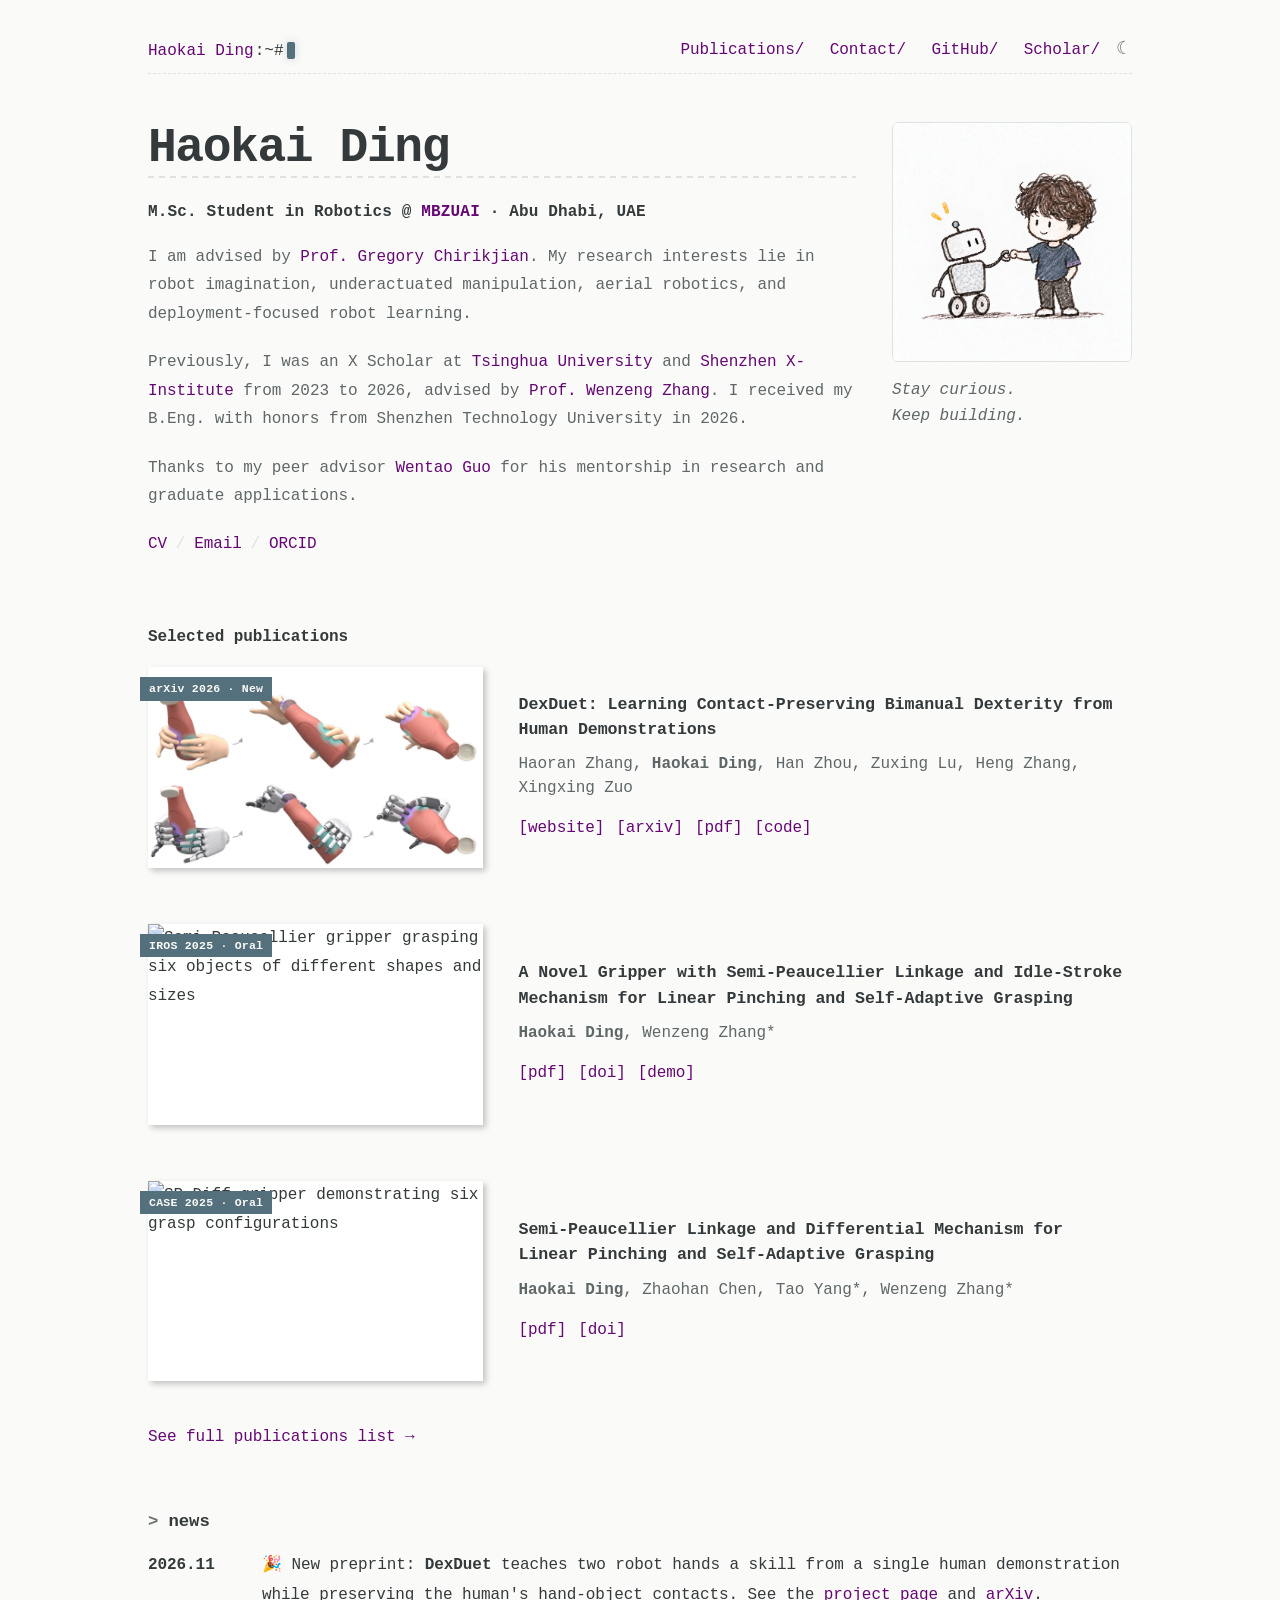
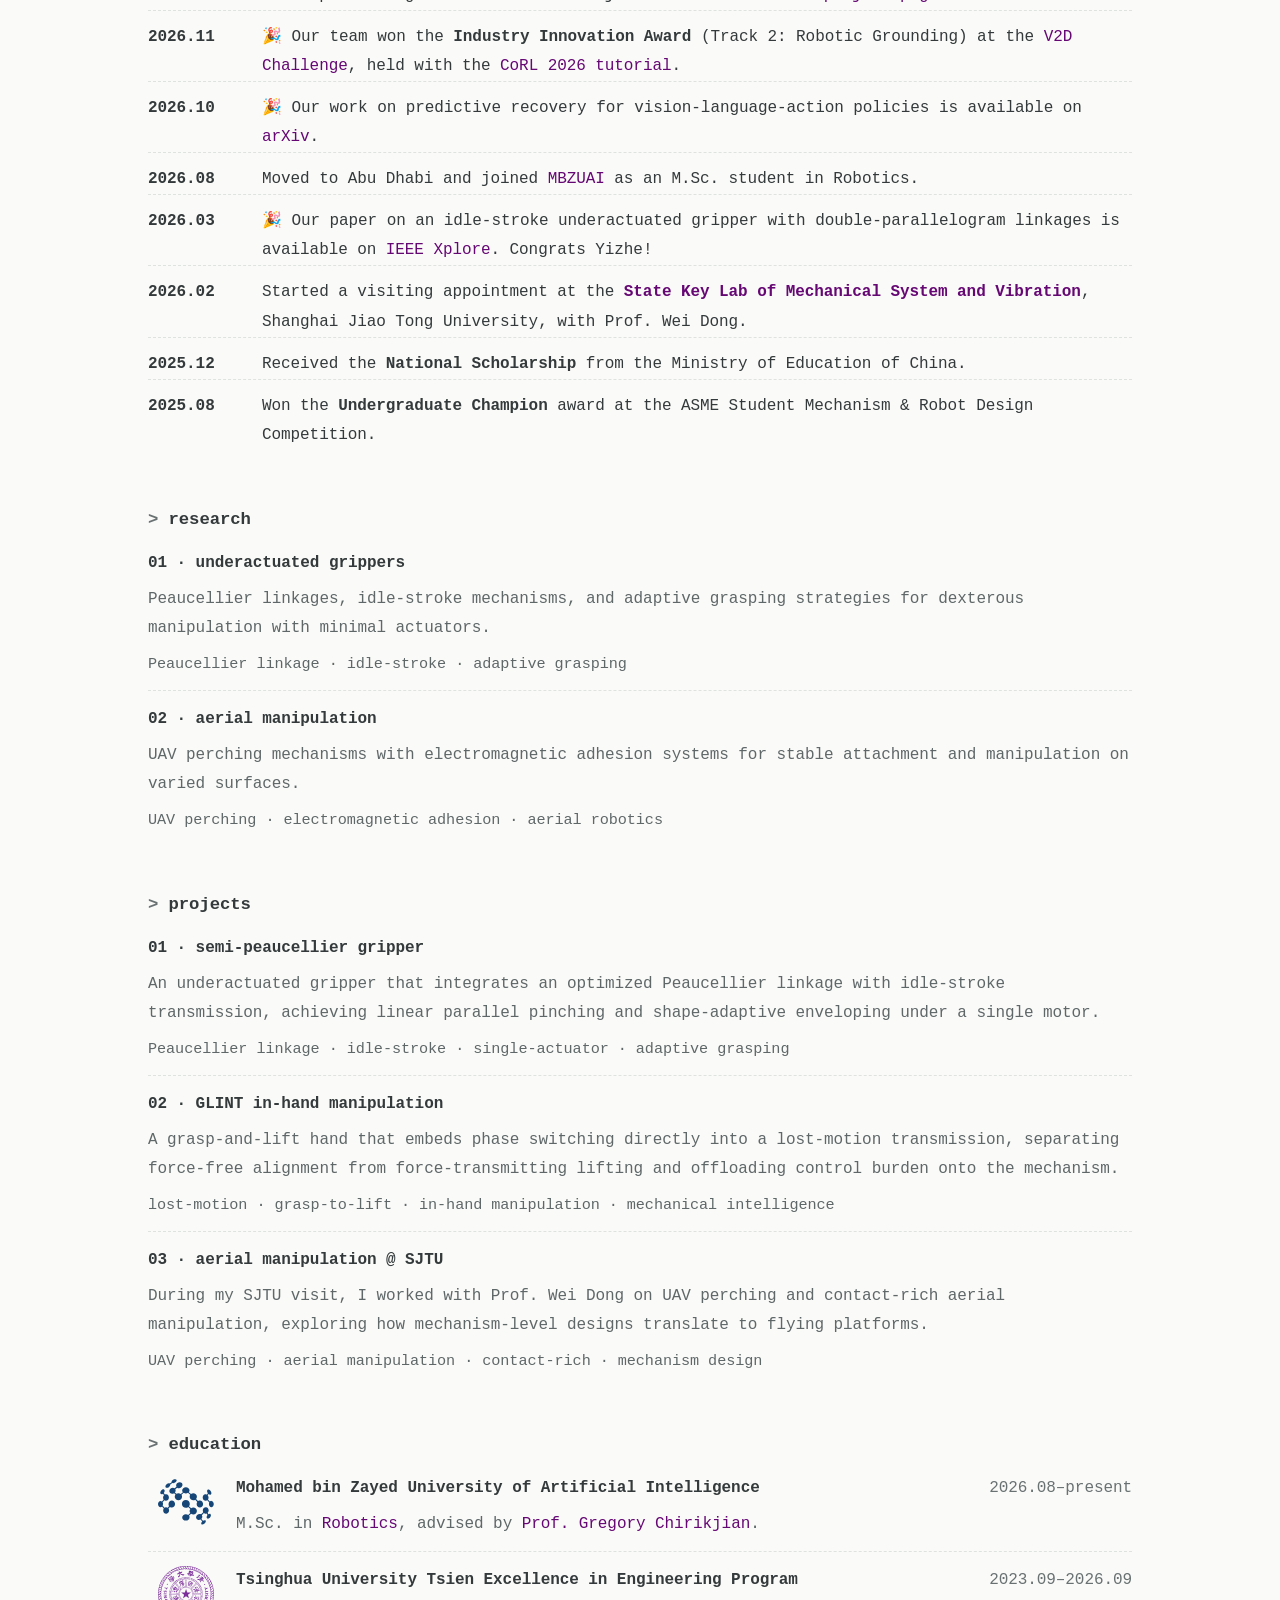
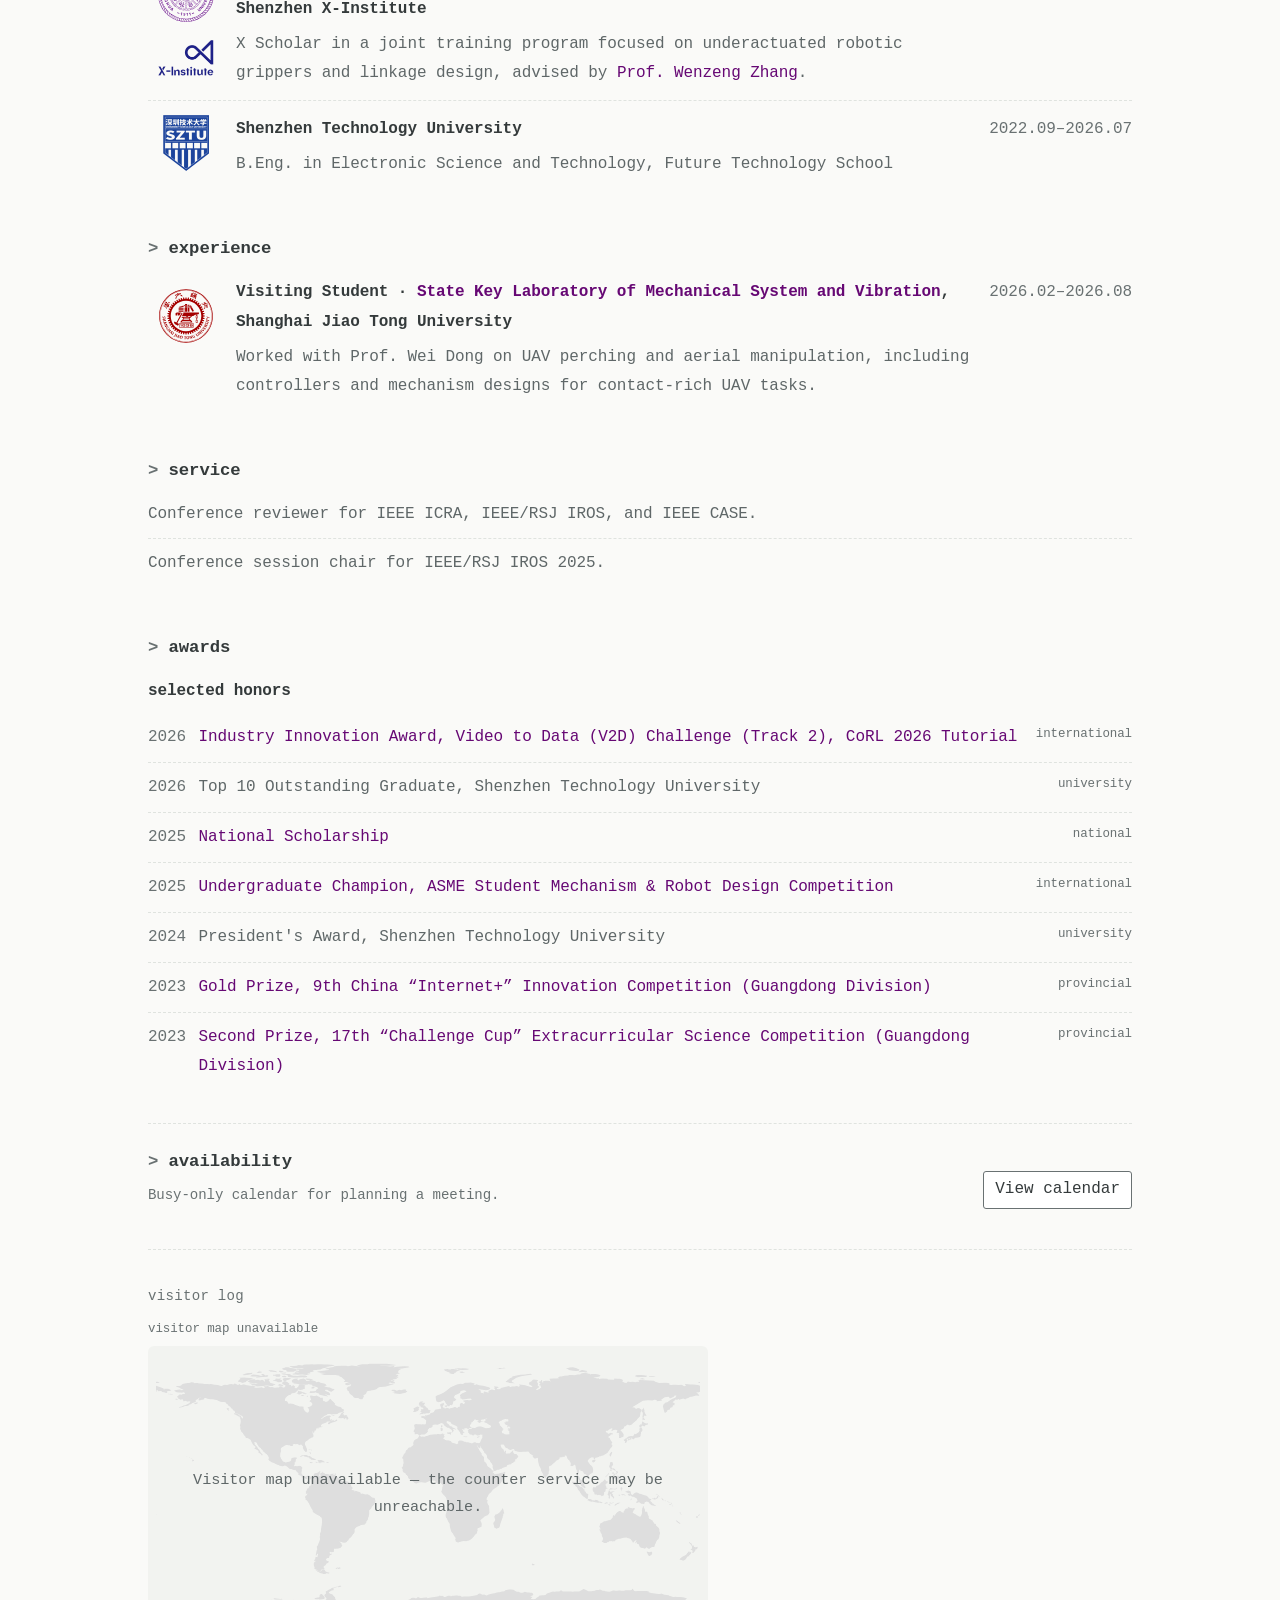
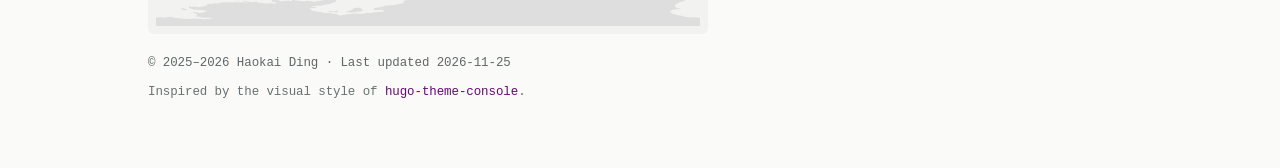
==== commit c05f3464: "Note that the V2D Challenge was part of the CoRL 2026 tutorial" ====
--- a/index.html
+++ b/index.html
@@ -186,7 +186,7 @@
         <h2>news</h2>
         <ul class="news-list">
           <li class="news-item"><time class="news-date" datetime="2026-11">2026.11</time><span class="news-text">🎉 New preprint: <strong>DexDuet</strong> teaches two robot hands a skill from a single human demonstration while preserving the human's hand-object contacts. See the <a href="https://rcl-robotics.github.io/Dexduet.io/" target="_blank" rel="noopener noreferrer">project page</a> and <a href="https://arxiv.org/abs/2611.30495" target="_blank" rel="noopener noreferrer">arXiv</a>.</span></li>
-          <li class="news-item"><time class="news-date" datetime="2026-11">2026.11</time><span class="news-text">🎉 Our team won the <strong>Industry Innovation Award</strong> (Track 2: Robotic Grounding) at the <a href="https://nvidia-isaac.github.io/video_to_data/v2d_challenge/" target="_blank" rel="noopener noreferrer">V2D Challenge</a> at CoRL 2026.</span></li>
+          <li class="news-item"><time class="news-date" datetime="2026-11">2026.11</time><span class="news-text">🎉 Our team won the <strong>Industry Innovation Award</strong> (Track 2: Robotic Grounding) at the <a href="https://nvidia-isaac.github.io/video_to_data/v2d_challenge/" target="_blank" rel="noopener noreferrer">V2D Challenge</a>, held with the <a href="https://nvidia-isaac.github.io/video_to_data/v2d_corl_tutorial/" target="_blank" rel="noopener noreferrer">CoRL 2026 tutorial</a>.</span></li>
           <li class="news-item"><time class="news-date" datetime="2026-10">2026.10</time><span class="news-text">🎉 Our work on predictive recovery for vision-language-action policies is available on <a href="https://arxiv.org/abs/2610.18650" target="_blank" rel="noopener noreferrer">arXiv</a>.</span></li>
           <li class="news-item"><time class="news-date" datetime="2026-08">2026.08</time><span class="news-text">Moved to Abu Dhabi and joined <a href="https://mbzuai.ac.ae/" target="_blank" rel="noopener noreferrer">MBZUAI</a> as an M.Sc. student in Robotics.</span></li>
           <li class="news-item"><time class="news-date" datetime="2026-03">2026.03</time><span class="news-text">🎉 Our paper on an idle-stroke underactuated gripper with double-parallelogram linkages is available on <a href="https://doi.org/10.1109/RAAI67517.2025.11423397" target="_blank" rel="noopener noreferrer">IEEE Xplore</a>. Congrats Yizhe!</span></li>
@@ -319,7 +319,7 @@
         <div class="award-group">
           <h3>selected honors</h3>
           <ul class="award-list">
-            <li><span class="award-year">2026</span><span class="award-name"><a href="https://nvidia-isaac.github.io/video_to_data/v2d_challenge/" target="_blank" rel="noopener noreferrer">Industry Innovation Award, Video to Data (V2D) Challenge at CoRL 2026 (Track 2)</a></span><span class="award-tag">international</span></li>
+            <li><span class="award-year">2026</span><span class="award-name"><a href="https://nvidia-isaac.github.io/video_to_data/v2d_challenge/" target="_blank" rel="noopener noreferrer">Industry Innovation Award, Video to Data (V2D) Challenge (Track 2), CoRL 2026 Tutorial</a></span><span class="award-tag">international</span></li>
             <li><span class="award-year">2026</span><span class="award-name">Top 10 Outstanding Graduate, Shenzhen Technology University</span><span class="award-tag">university</span></li>
             <li><span class="award-year">2025</span><span class="award-name"><a href="https://www.moe.gov.cn/srcsite/A05/s7505/202512/t20251225_1424488.html" target="_blank" rel="noopener noreferrer">National Scholarship</a></span><span class="award-tag">national</span></li>
             <li><span class="award-year">2025</span><span class="award-name"><a href="https://sites.google.com/site/asmemrc/design-competition-showcase/2025-finalists#h.2oibi1g704mf" target="_blank" rel="noopener noreferrer">Undergraduate Champion, ASME Student Mechanism &amp; Robot Design Competition</a></span><span class="award-tag">international</span></li>
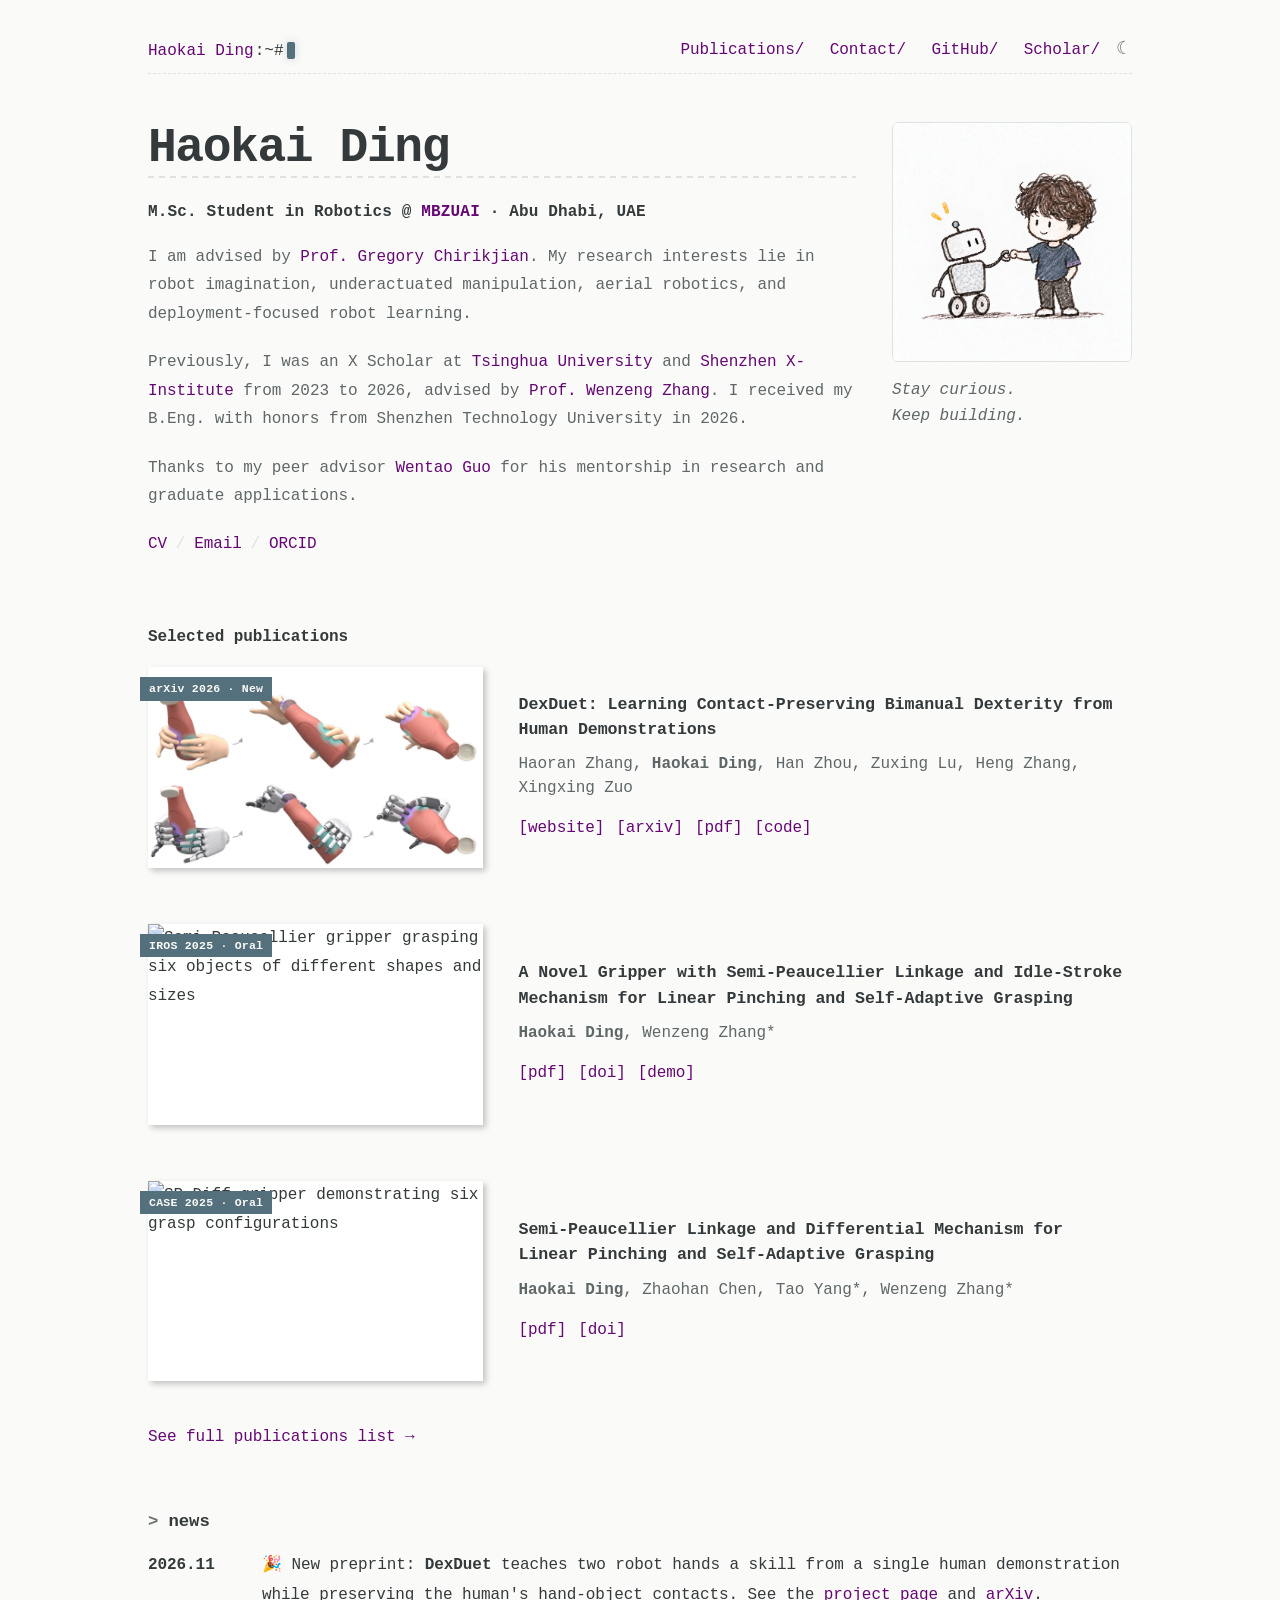
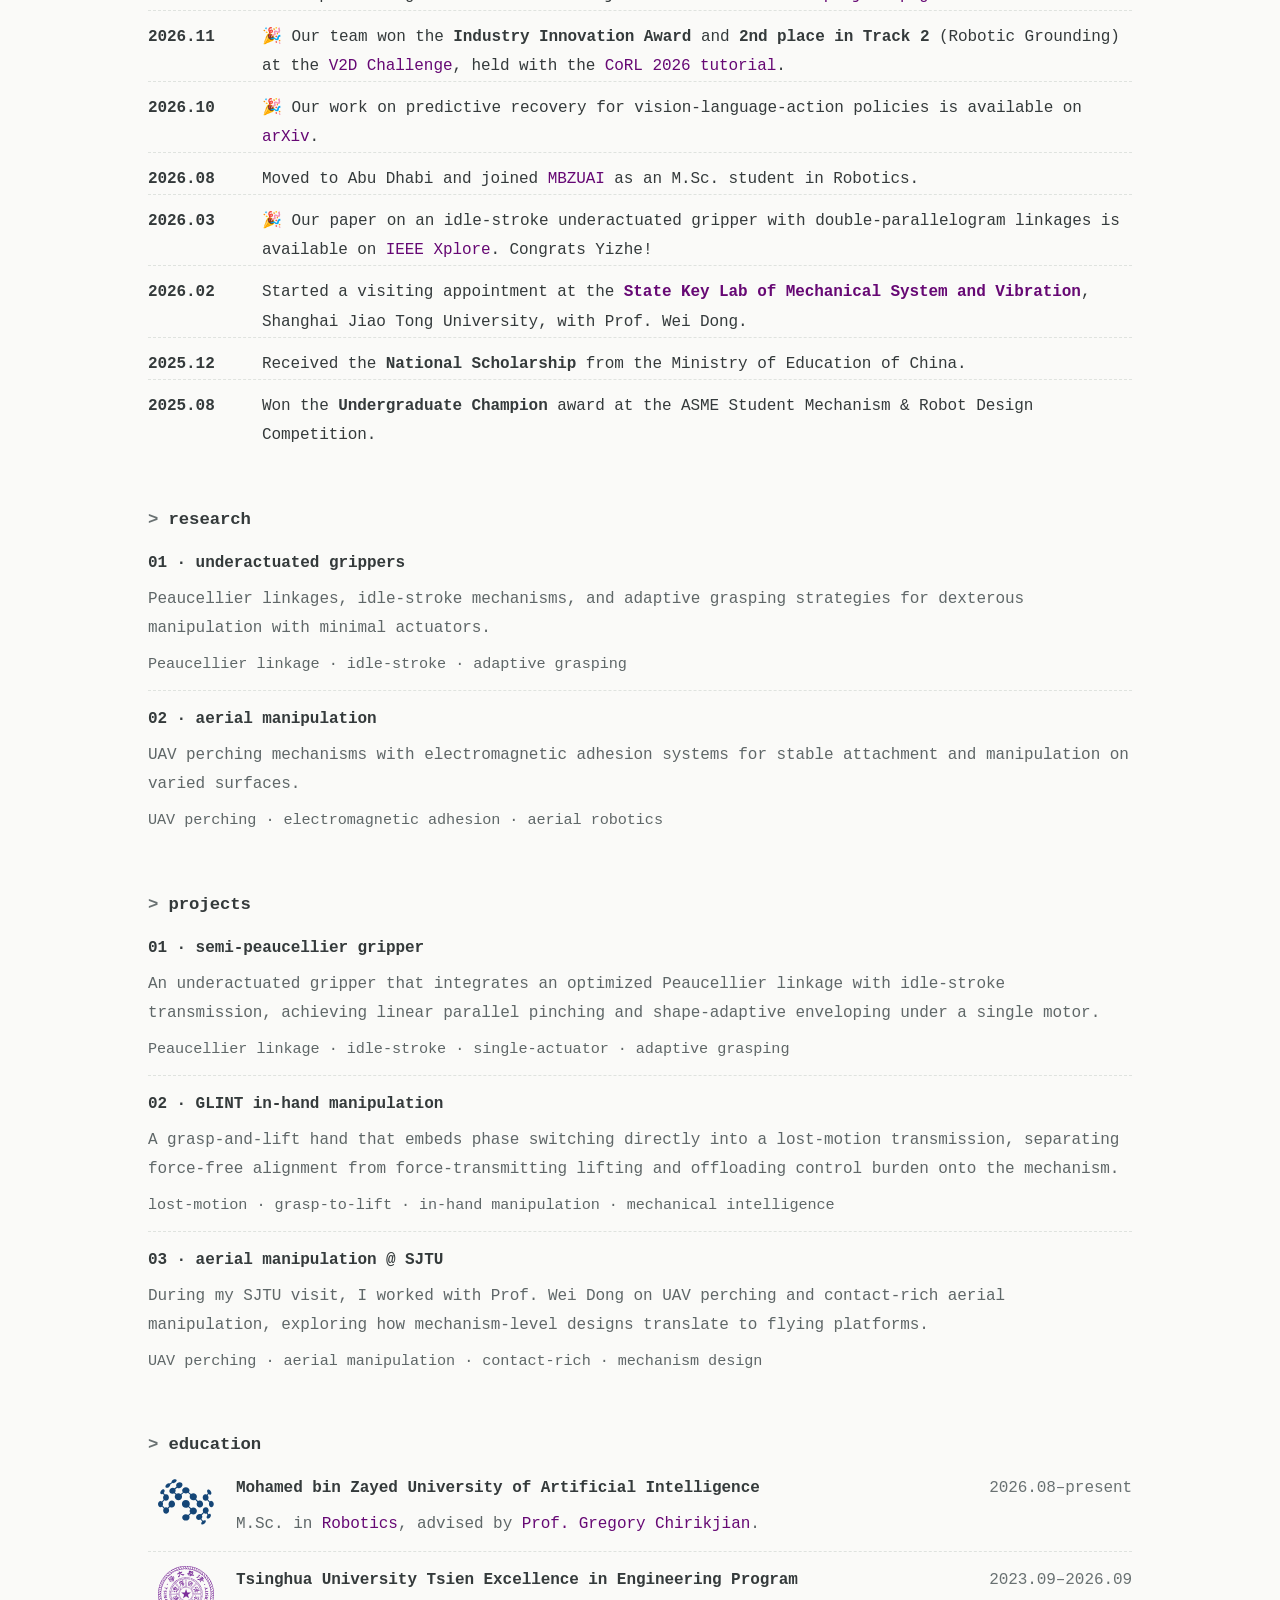
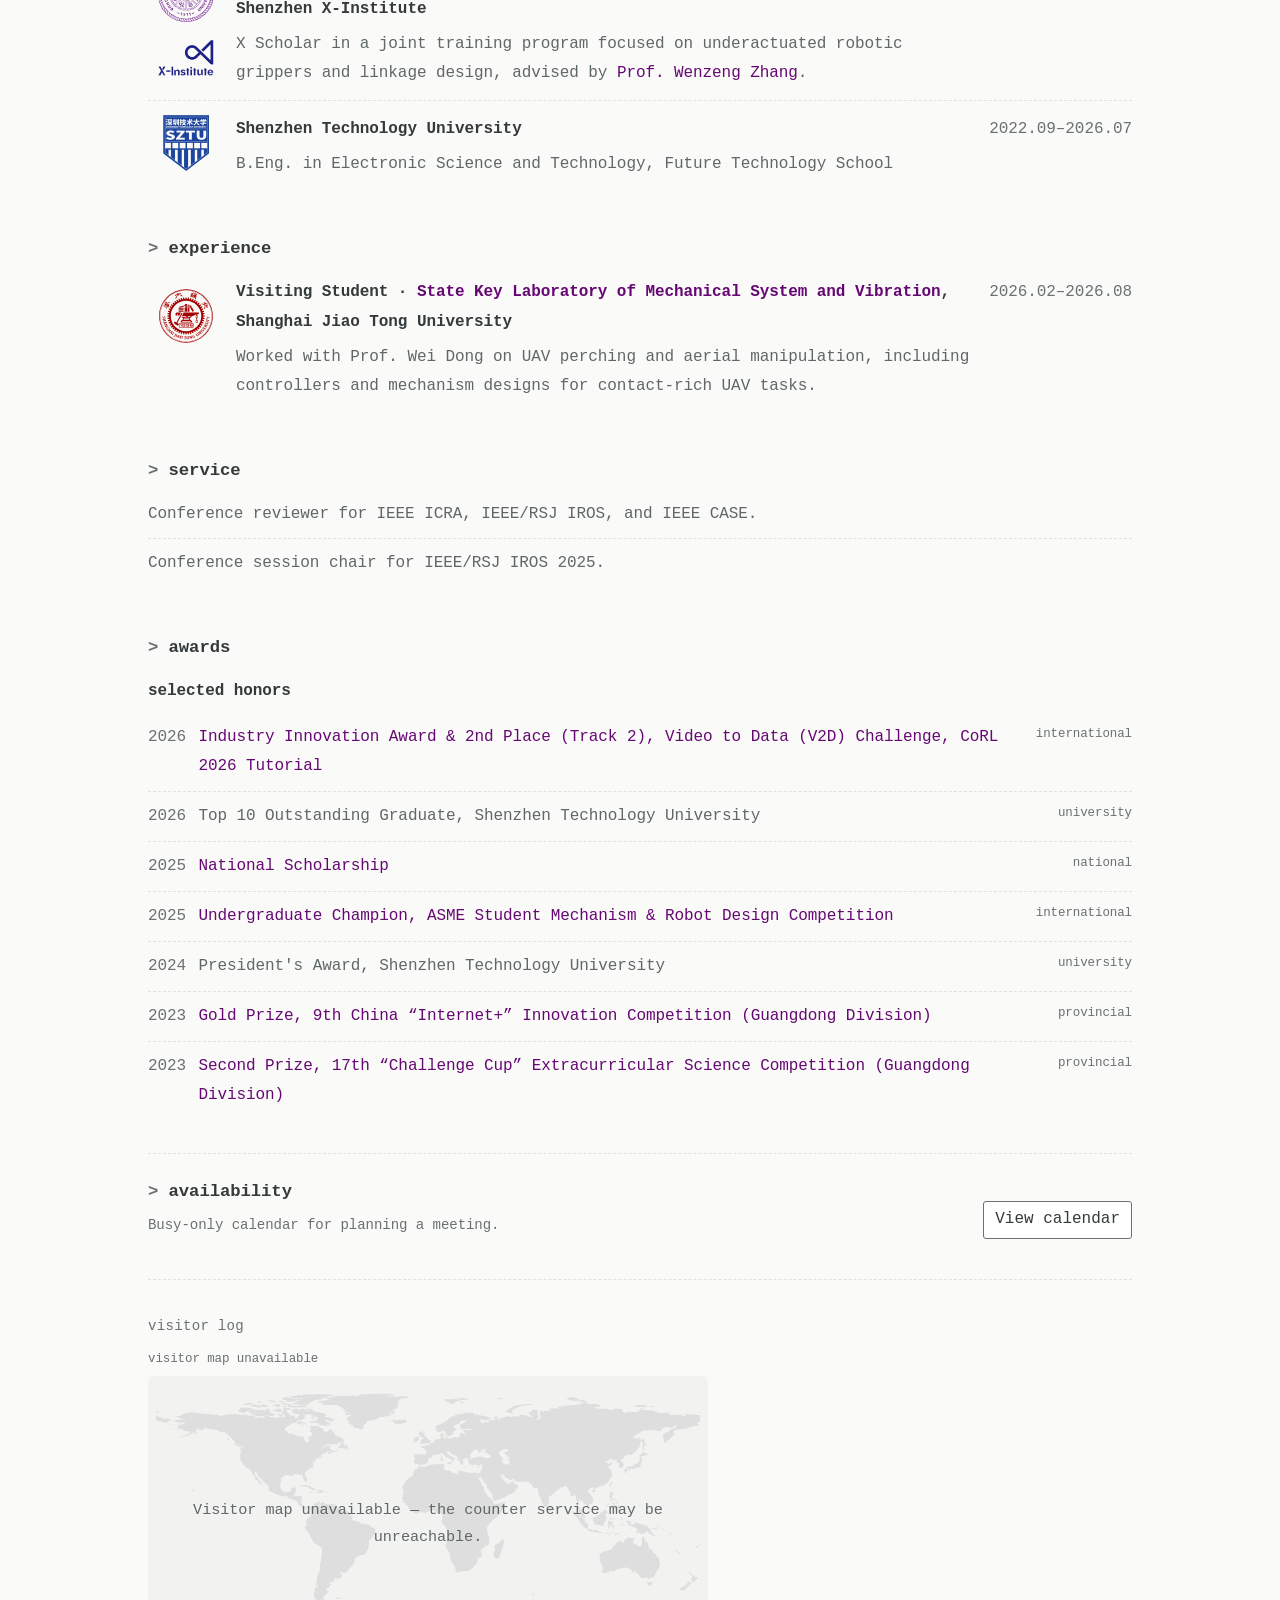
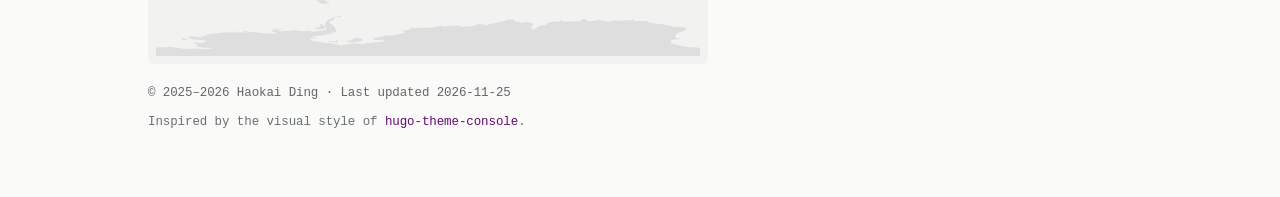
==== commit d0b05a7e: "Add V2D Challenge Track 2 second place to homepage and CV" ====
--- a/index.html
+++ b/index.html
@@ -186,7 +186,7 @@
         <h2>news</h2>
         <ul class="news-list">
           <li class="news-item"><time class="news-date" datetime="2026-11">2026.11</time><span class="news-text">🎉 New preprint: <strong>DexDuet</strong> teaches two robot hands a skill from a single human demonstration while preserving the human's hand-object contacts. See the <a href="https://rcl-robotics.github.io/Dexduet.io/" target="_blank" rel="noopener noreferrer">project page</a> and <a href="https://arxiv.org/abs/2611.30495" target="_blank" rel="noopener noreferrer">arXiv</a>.</span></li>
-          <li class="news-item"><time class="news-date" datetime="2026-11">2026.11</time><span class="news-text">🎉 Our team won the <strong>Industry Innovation Award</strong> (Track 2: Robotic Grounding) at the <a href="https://nvidia-isaac.github.io/video_to_data/v2d_challenge/" target="_blank" rel="noopener noreferrer">V2D Challenge</a>, held with the <a href="https://nvidia-isaac.github.io/video_to_data/v2d_corl_tutorial/" target="_blank" rel="noopener noreferrer">CoRL 2026 tutorial</a>.</span></li>
+          <li class="news-item"><time class="news-date" datetime="2026-11">2026.11</time><span class="news-text">🎉 Our team won the <strong>Industry Innovation Award</strong> and <strong>2nd place in Track 2</strong> (Robotic Grounding) at the <a href="https://nvidia-isaac.github.io/video_to_data/v2d_challenge/" target="_blank" rel="noopener noreferrer">V2D Challenge</a>, held with the <a href="https://nvidia-isaac.github.io/video_to_data/v2d_corl_tutorial/" target="_blank" rel="noopener noreferrer">CoRL 2026 tutorial</a>.</span></li>
           <li class="news-item"><time class="news-date" datetime="2026-10">2026.10</time><span class="news-text">🎉 Our work on predictive recovery for vision-language-action policies is available on <a href="https://arxiv.org/abs/2610.18650" target="_blank" rel="noopener noreferrer">arXiv</a>.</span></li>
           <li class="news-item"><time class="news-date" datetime="2026-08">2026.08</time><span class="news-text">Moved to Abu Dhabi and joined <a href="https://mbzuai.ac.ae/" target="_blank" rel="noopener noreferrer">MBZUAI</a> as an M.Sc. student in Robotics.</span></li>
           <li class="news-item"><time class="news-date" datetime="2026-03">2026.03</time><span class="news-text">🎉 Our paper on an idle-stroke underactuated gripper with double-parallelogram linkages is available on <a href="https://doi.org/10.1109/RAAI67517.2025.11423397" target="_blank" rel="noopener noreferrer">IEEE Xplore</a>. Congrats Yizhe!</span></li>
@@ -319,7 +319,7 @@
         <div class="award-group">
           <h3>selected honors</h3>
           <ul class="award-list">
-            <li><span class="award-year">2026</span><span class="award-name"><a href="https://nvidia-isaac.github.io/video_to_data/v2d_challenge/" target="_blank" rel="noopener noreferrer">Industry Innovation Award, Video to Data (V2D) Challenge (Track 2), CoRL 2026 Tutorial</a></span><span class="award-tag">international</span></li>
+            <li><span class="award-year">2026</span><span class="award-name"><a href="https://nvidia-isaac.github.io/video_to_data/v2d_challenge/" target="_blank" rel="noopener noreferrer">Industry Innovation Award &amp; 2nd Place (Track 2), Video to Data (V2D) Challenge, CoRL 2026 Tutorial</a></span><span class="award-tag">international</span></li>
             <li><span class="award-year">2026</span><span class="award-name">Top 10 Outstanding Graduate, Shenzhen Technology University</span><span class="award-tag">university</span></li>
             <li><span class="award-year">2025</span><span class="award-name"><a href="https://www.moe.gov.cn/srcsite/A05/s7505/202512/t20251225_1424488.html" target="_blank" rel="noopener noreferrer">National Scholarship</a></span><span class="award-tag">national</span></li>
             <li><span class="award-year">2025</span><span class="award-name"><a href="https://sites.google.com/site/asmemrc/design-competition-showcase/2025-finalists#h.2oibi1g704mf" target="_blank" rel="noopener noreferrer">Undergraduate Champion, ASME Student Mechanism &amp; Robot Design Competition</a></span><span class="award-tag">international</span></li>
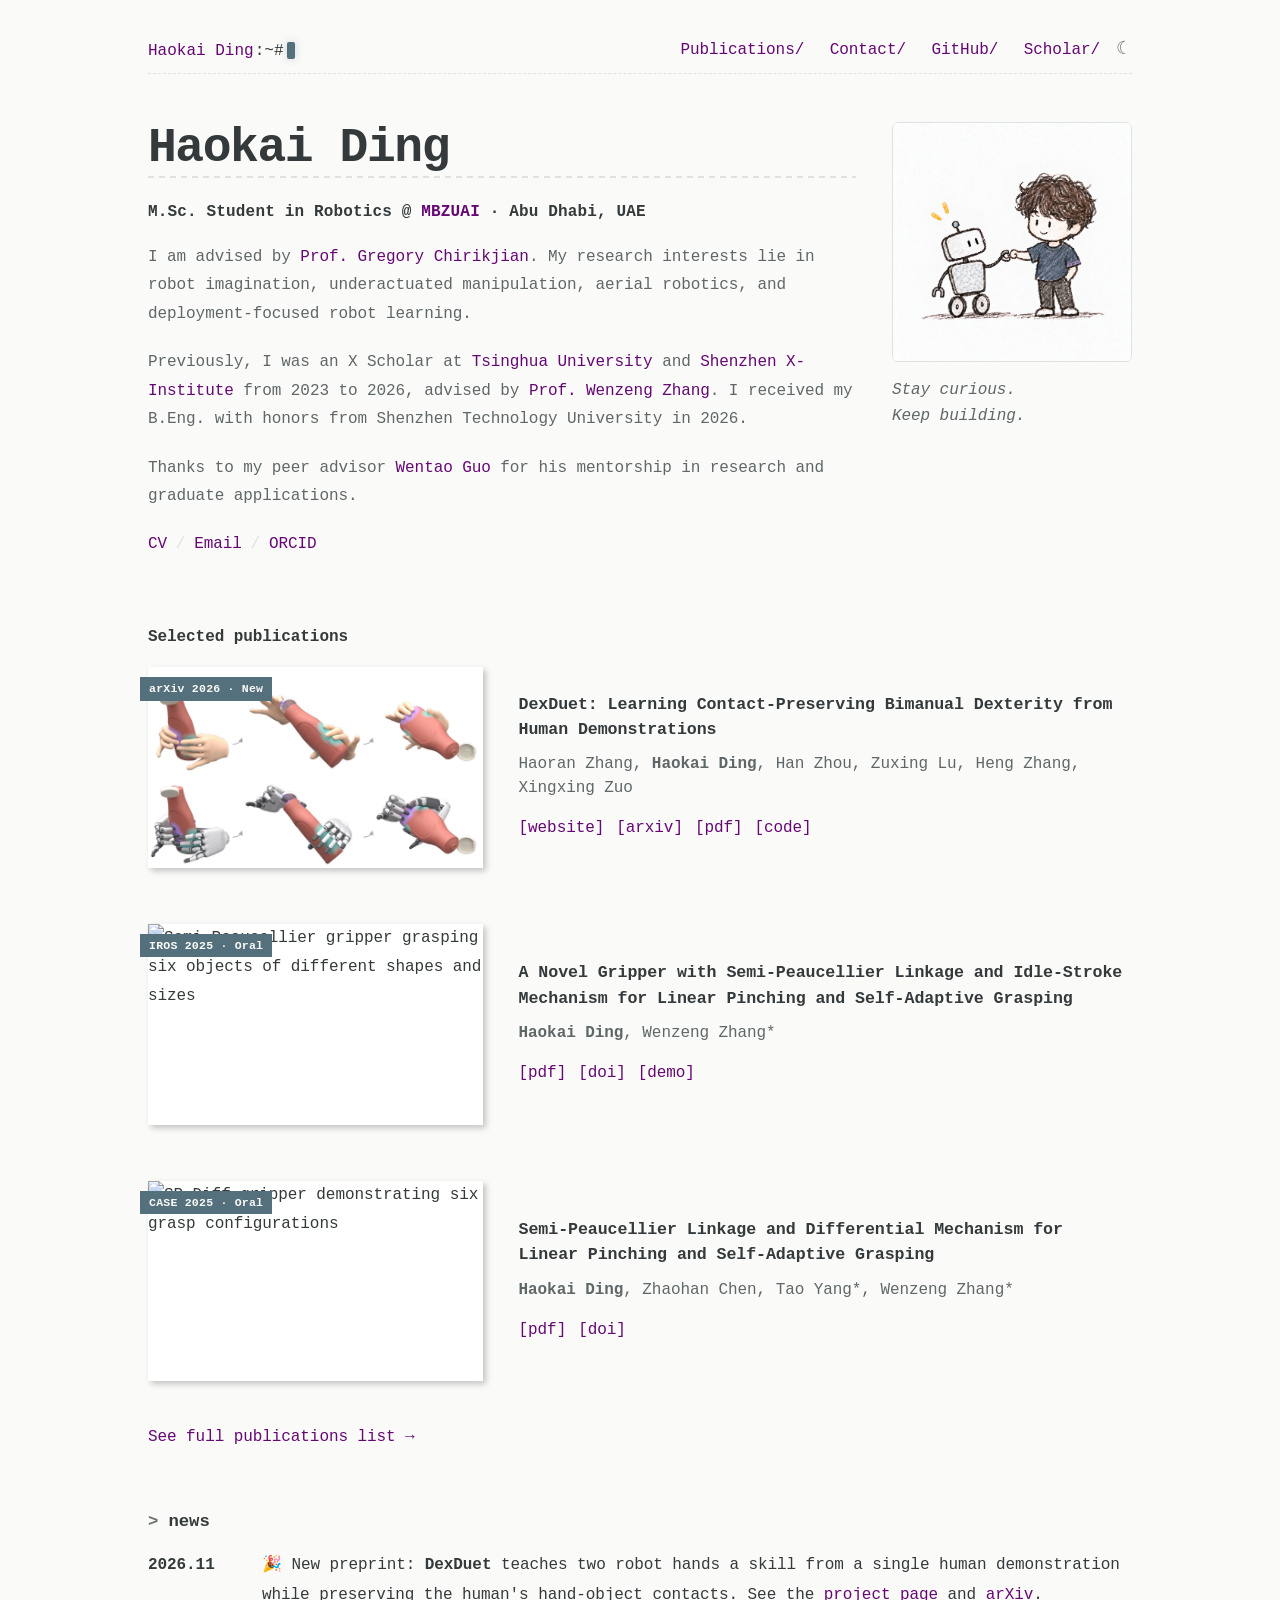
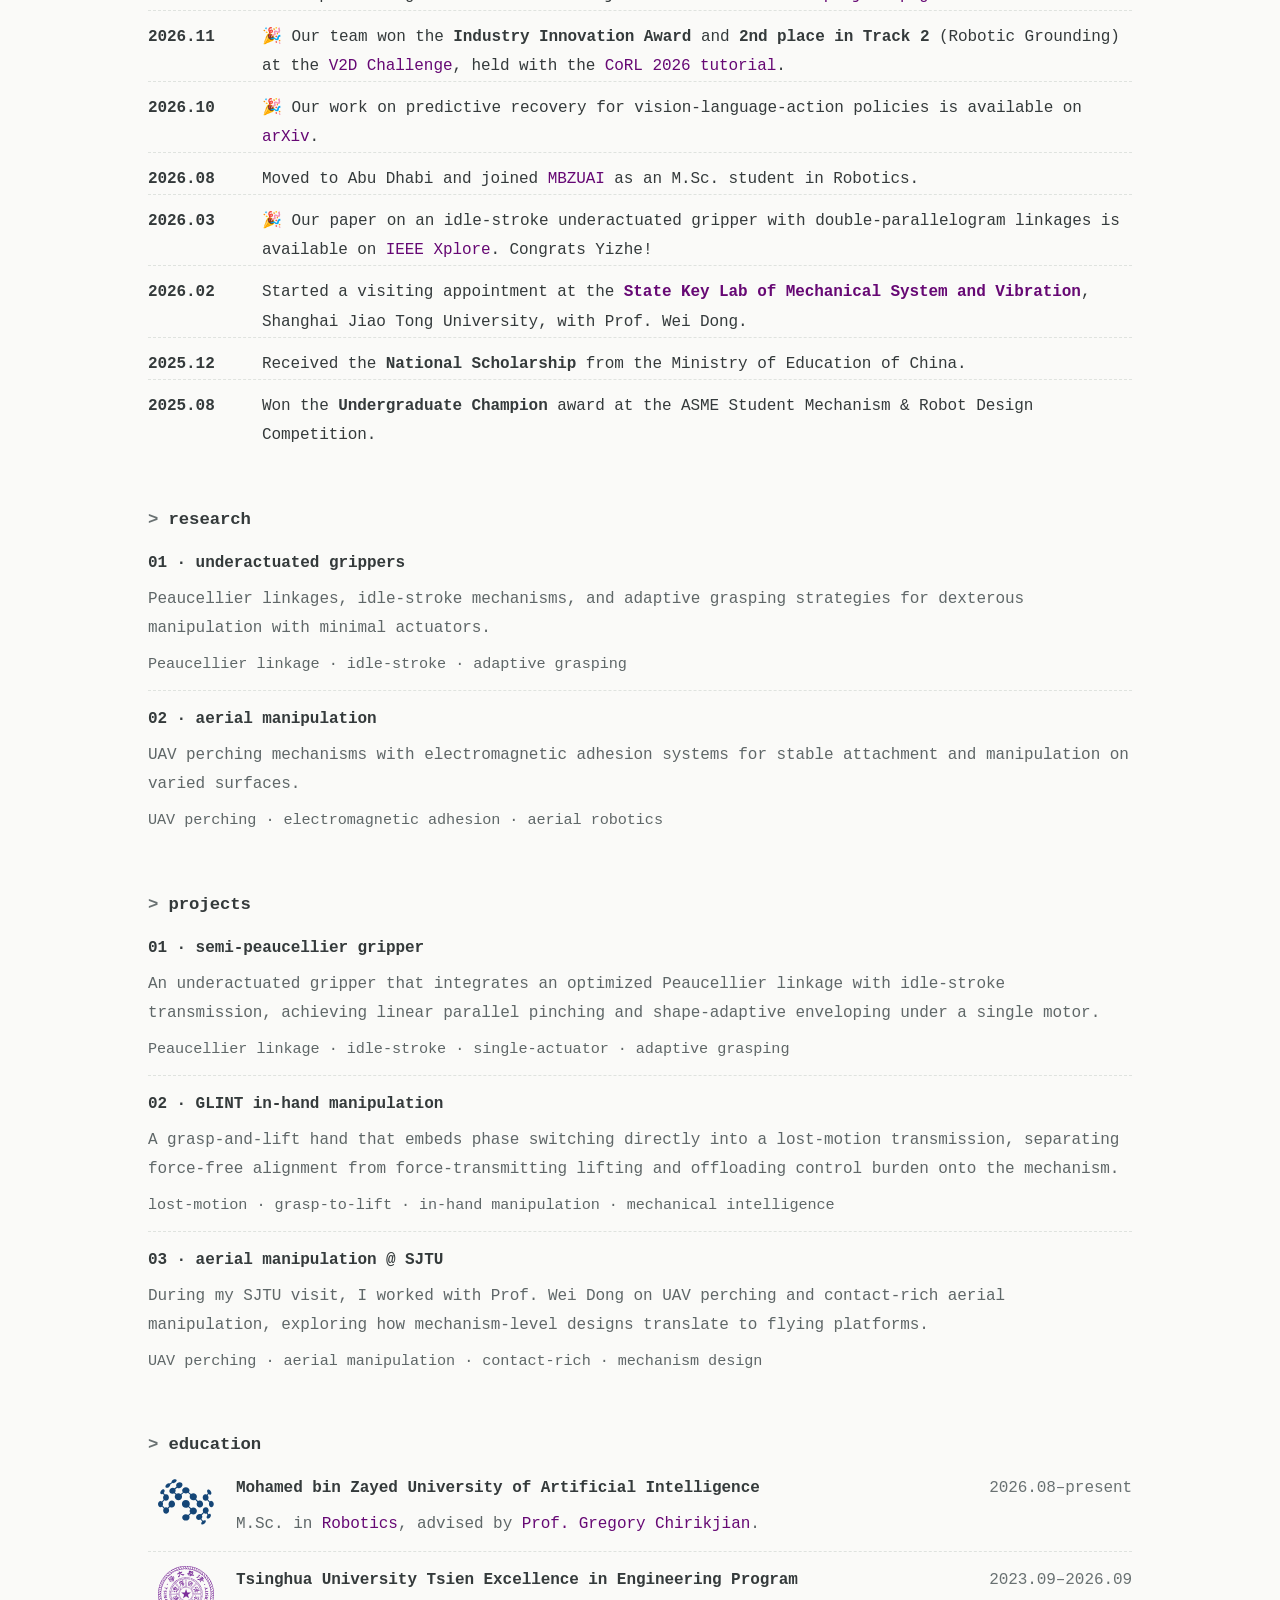
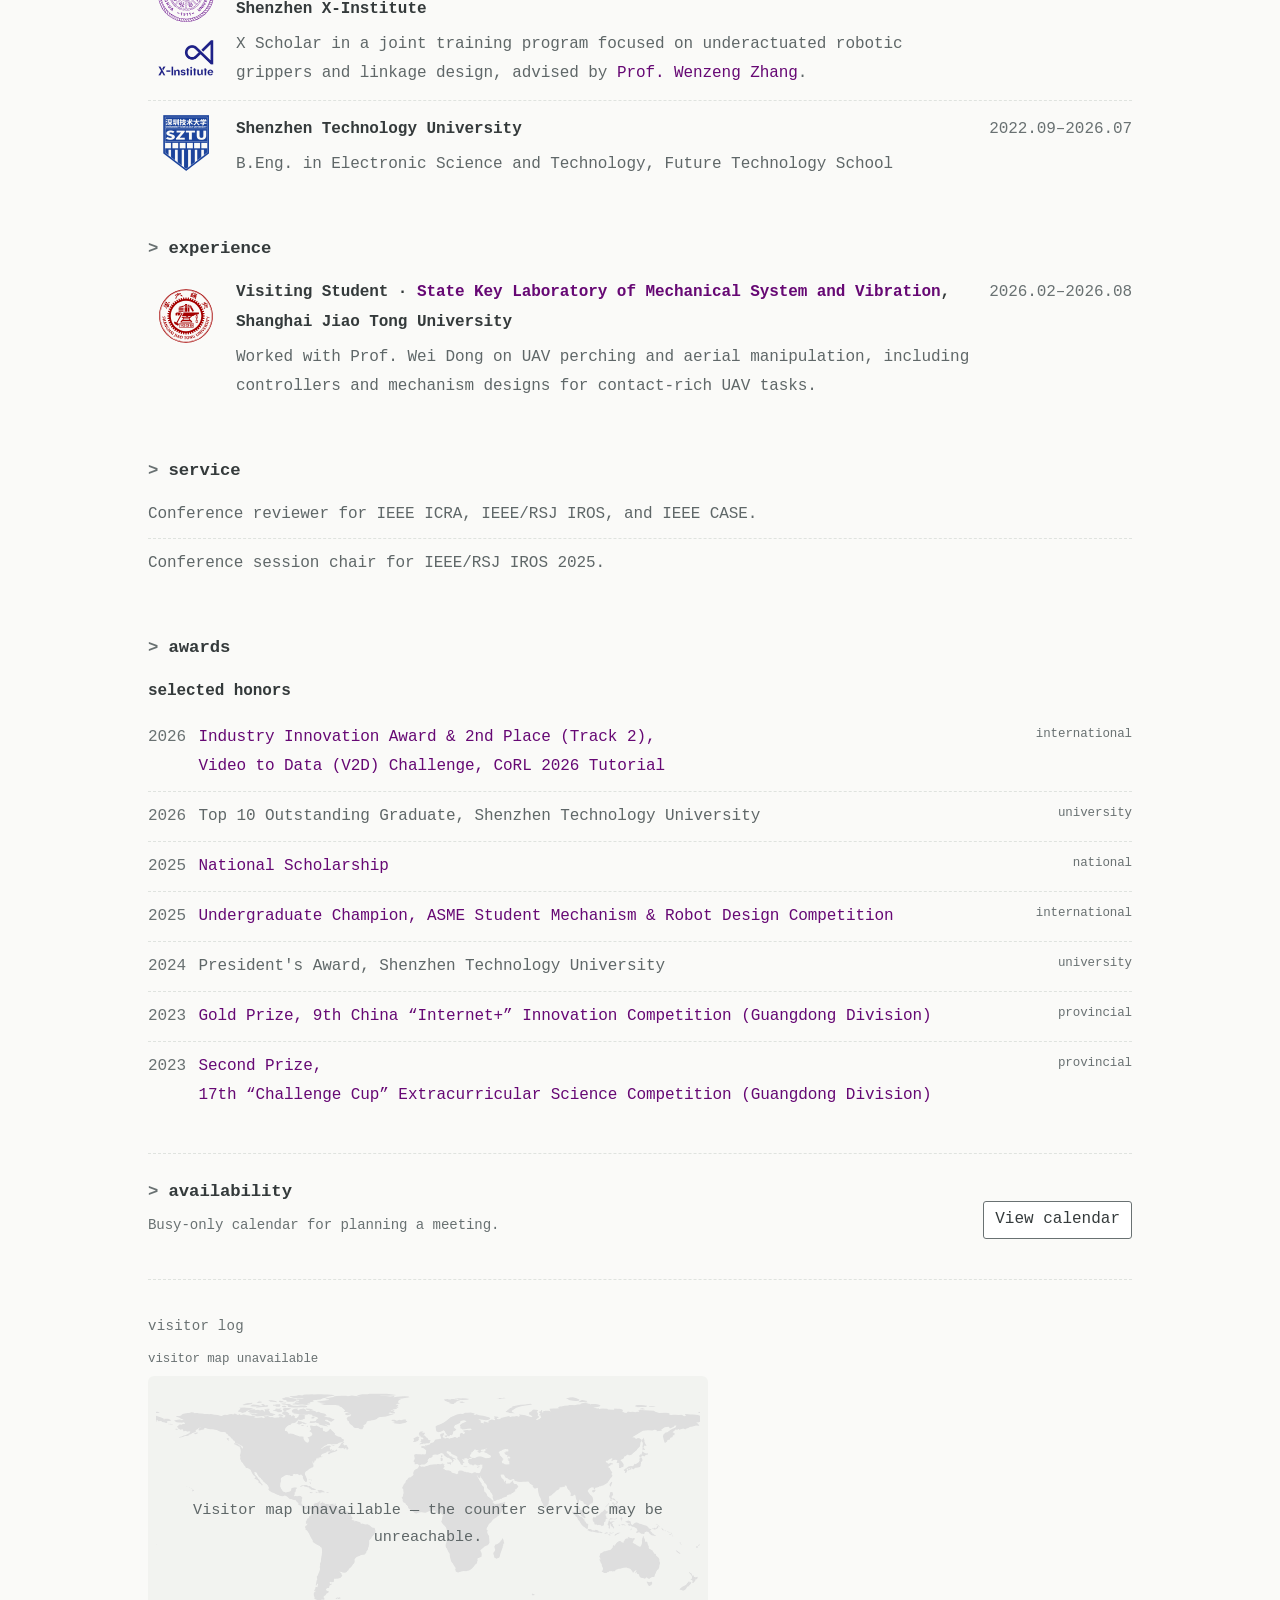
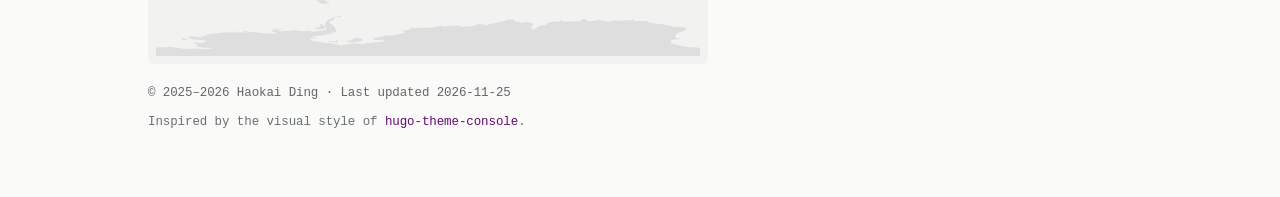
==== commit 84a8d7d9: "Wrap long honors at phrase boundaries" ====
--- a/index.html
+++ b/index.html
@@ -17,7 +17,7 @@
   <link rel="icon" type="image/png" href="assets/images/favicon-haokai-line.png" />
   <link rel="canonical" href="https://haokaiding.com/" />
   <link rel="sitemap" type="application/xml" href="/sitemap.xml" />
-  <link rel="stylesheet" href="styles.css?v=news-contrast-20261118" />
+  <link rel="stylesheet" href="styles.css?v=award-wrap-20261125" />
   <link rel="stylesheet" href="availability.css?v=clock-20260920" />
   <script type="application/ld+json">
   {
@@ -319,13 +319,13 @@
         <div class="award-group">
           <h3>selected honors</h3>
           <ul class="award-list">
-            <li><span class="award-year">2026</span><span class="award-name"><a href="https://nvidia-isaac.github.io/video_to_data/v2d_challenge/" target="_blank" rel="noopener noreferrer">Industry Innovation Award &amp; 2nd Place (Track 2), Video to Data (V2D) Challenge, CoRL 2026 Tutorial</a></span><span class="award-tag">international</span></li>
+            <li><span class="award-year">2026</span><span class="award-name"><a href="https://nvidia-isaac.github.io/video_to_data/v2d_challenge/" target="_blank" rel="noopener noreferrer"><span class="award-part">Industry Innovation Award &amp; 2nd Place (Track 2),</span> <span class="award-part">Video to Data (V2D) Challenge, CoRL 2026 Tutorial</span></a></span><span class="award-tag">international</span></li>
             <li><span class="award-year">2026</span><span class="award-name">Top 10 Outstanding Graduate, Shenzhen Technology University</span><span class="award-tag">university</span></li>
             <li><span class="award-year">2025</span><span class="award-name"><a href="https://www.moe.gov.cn/srcsite/A05/s7505/202512/t20251225_1424488.html" target="_blank" rel="noopener noreferrer">National Scholarship</a></span><span class="award-tag">national</span></li>
-            <li><span class="award-year">2025</span><span class="award-name"><a href="https://sites.google.com/site/asmemrc/design-competition-showcase/2025-finalists#h.2oibi1g704mf" target="_blank" rel="noopener noreferrer">Undergraduate Champion, ASME Student Mechanism &amp; Robot Design Competition</a></span><span class="award-tag">international</span></li>
+            <li><span class="award-year">2025</span><span class="award-name"><a href="https://sites.google.com/site/asmemrc/design-competition-showcase/2025-finalists#h.2oibi1g704mf" target="_blank" rel="noopener noreferrer"><span class="award-part">Undergraduate Champion,</span> <span class="award-part">ASME Student Mechanism &amp; Robot Design Competition</span></a></span><span class="award-tag">international</span></li>
             <li><span class="award-year">2024</span><span class="award-name">President's Award, Shenzhen Technology University</span><span class="award-tag">university</span></li>
-            <li><span class="award-year">2023</span><span class="award-name"><a href="https://cy.ncss.cn/" target="_blank" rel="noopener noreferrer">Gold Prize, 9th China “Internet+” Innovation Competition (Guangdong Division)</a></span><span class="award-tag">provincial</span></li>
-            <li><span class="award-year">2023</span><span class="award-name"><a href="https://www.tiaozhanbei.net/" target="_blank" rel="noopener noreferrer">Second Prize, 17th “Challenge Cup” Extracurricular Science Competition (Guangdong Division)</a></span><span class="award-tag">provincial</span></li>
+            <li><span class="award-year">2023</span><span class="award-name"><a href="https://cy.ncss.cn/" target="_blank" rel="noopener noreferrer"><span class="award-part">Gold Prize,</span> <span class="award-part">9th China “Internet+” Innovation Competition (Guangdong Division)</span></a></span><span class="award-tag">provincial</span></li>
+            <li><span class="award-year">2023</span><span class="award-name"><a href="https://www.tiaozhanbei.net/" target="_blank" rel="noopener noreferrer"><span class="award-part">Second Prize,</span> <span class="award-part">17th “Challenge Cup” Extracurricular Science Competition (Guangdong Division)</span></a></span><span class="award-tag">provincial</span></li>
           </ul>
         </div>
       </section>
--- a/styles.css
+++ b/styles.css
@@ -954,6 +954,10 @@
 
 .award-tag {
   font-size: 0.78rem;
+}
+
+.award-part {
+  display: inline-block;
 }
 
 .meta-badge {
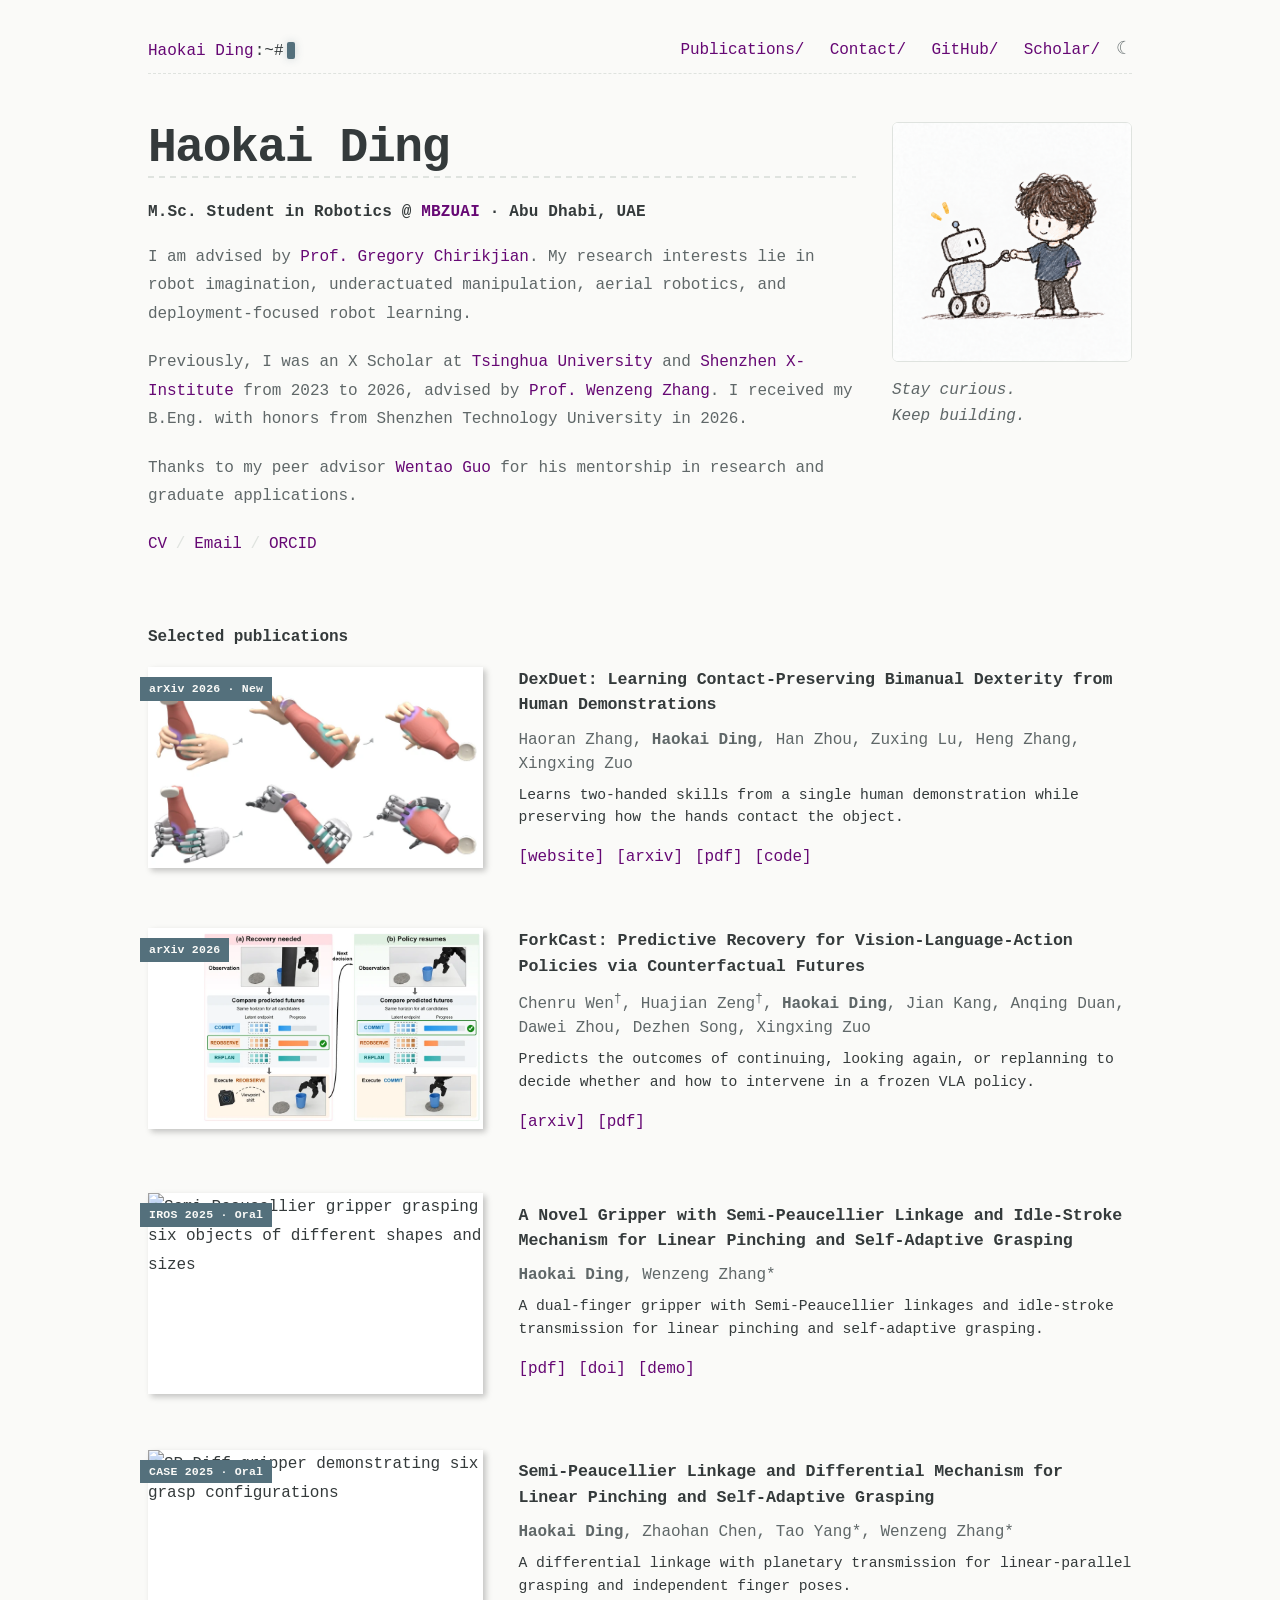
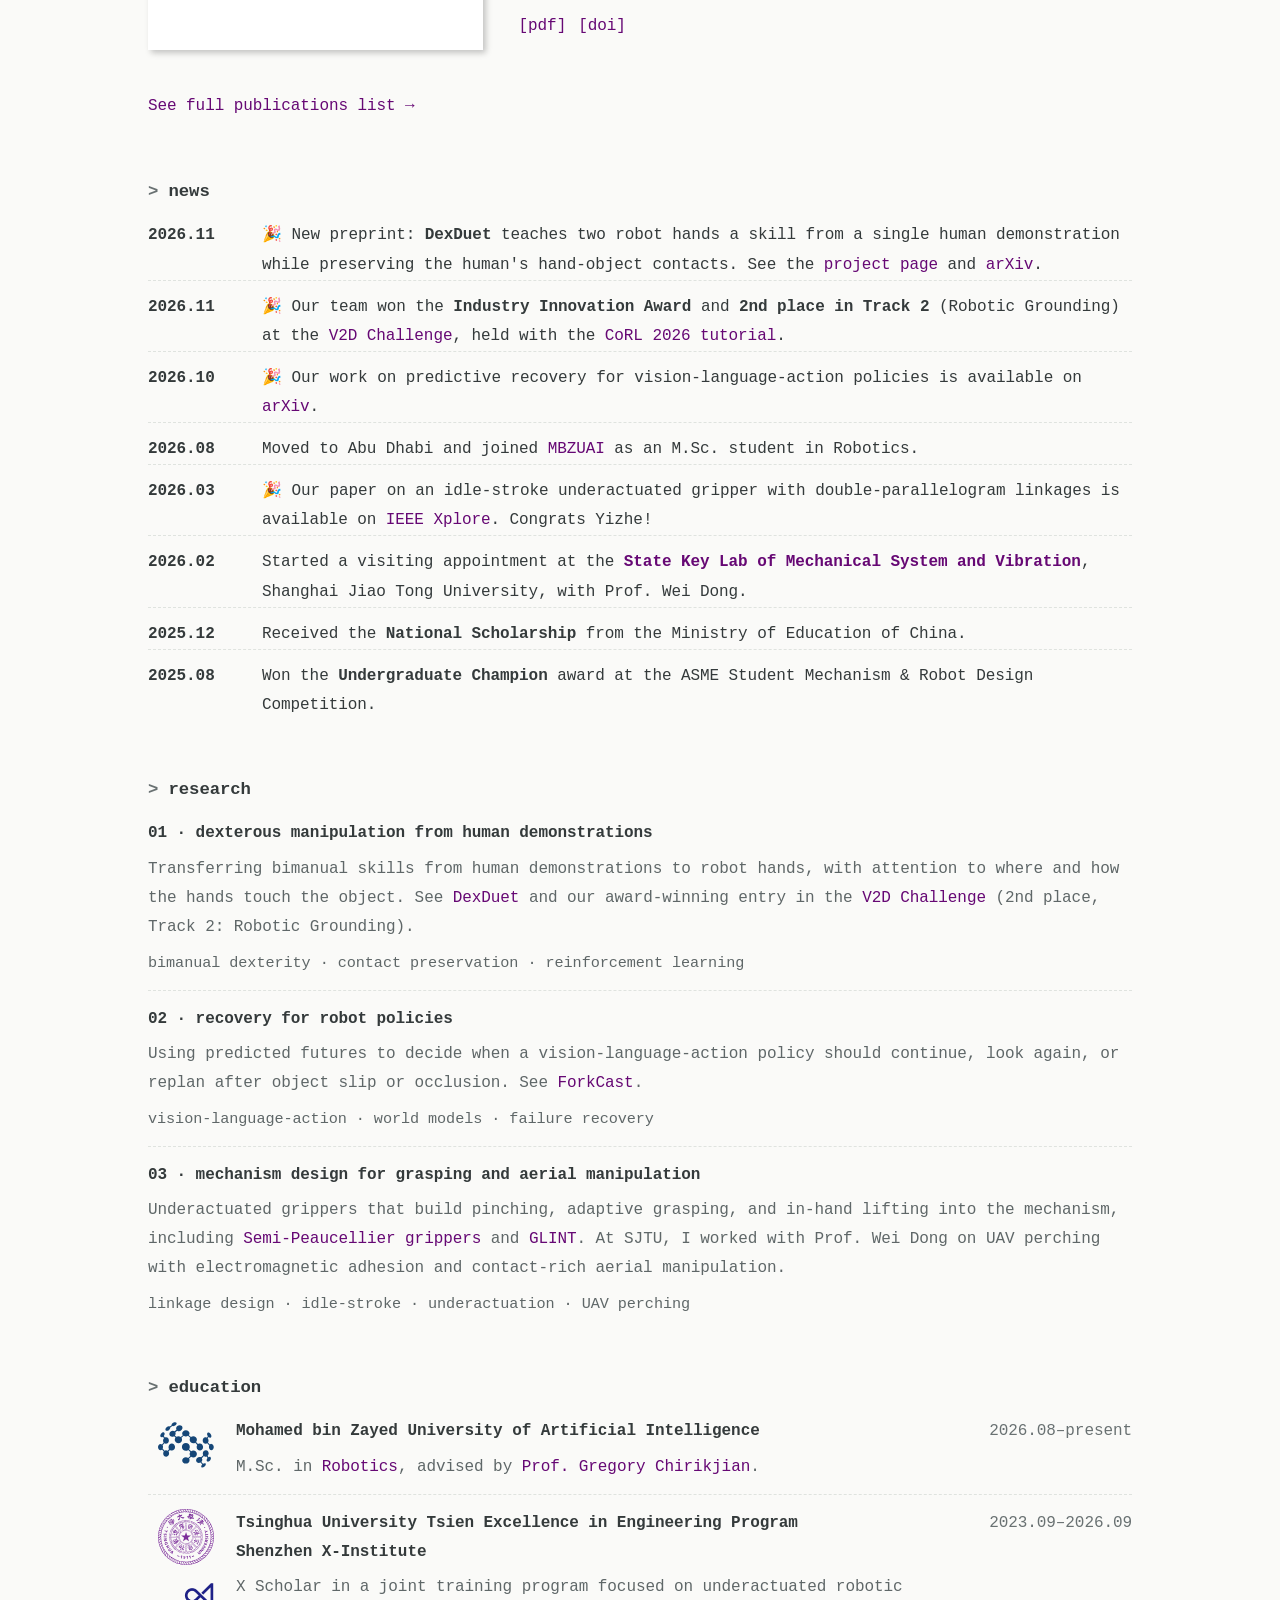
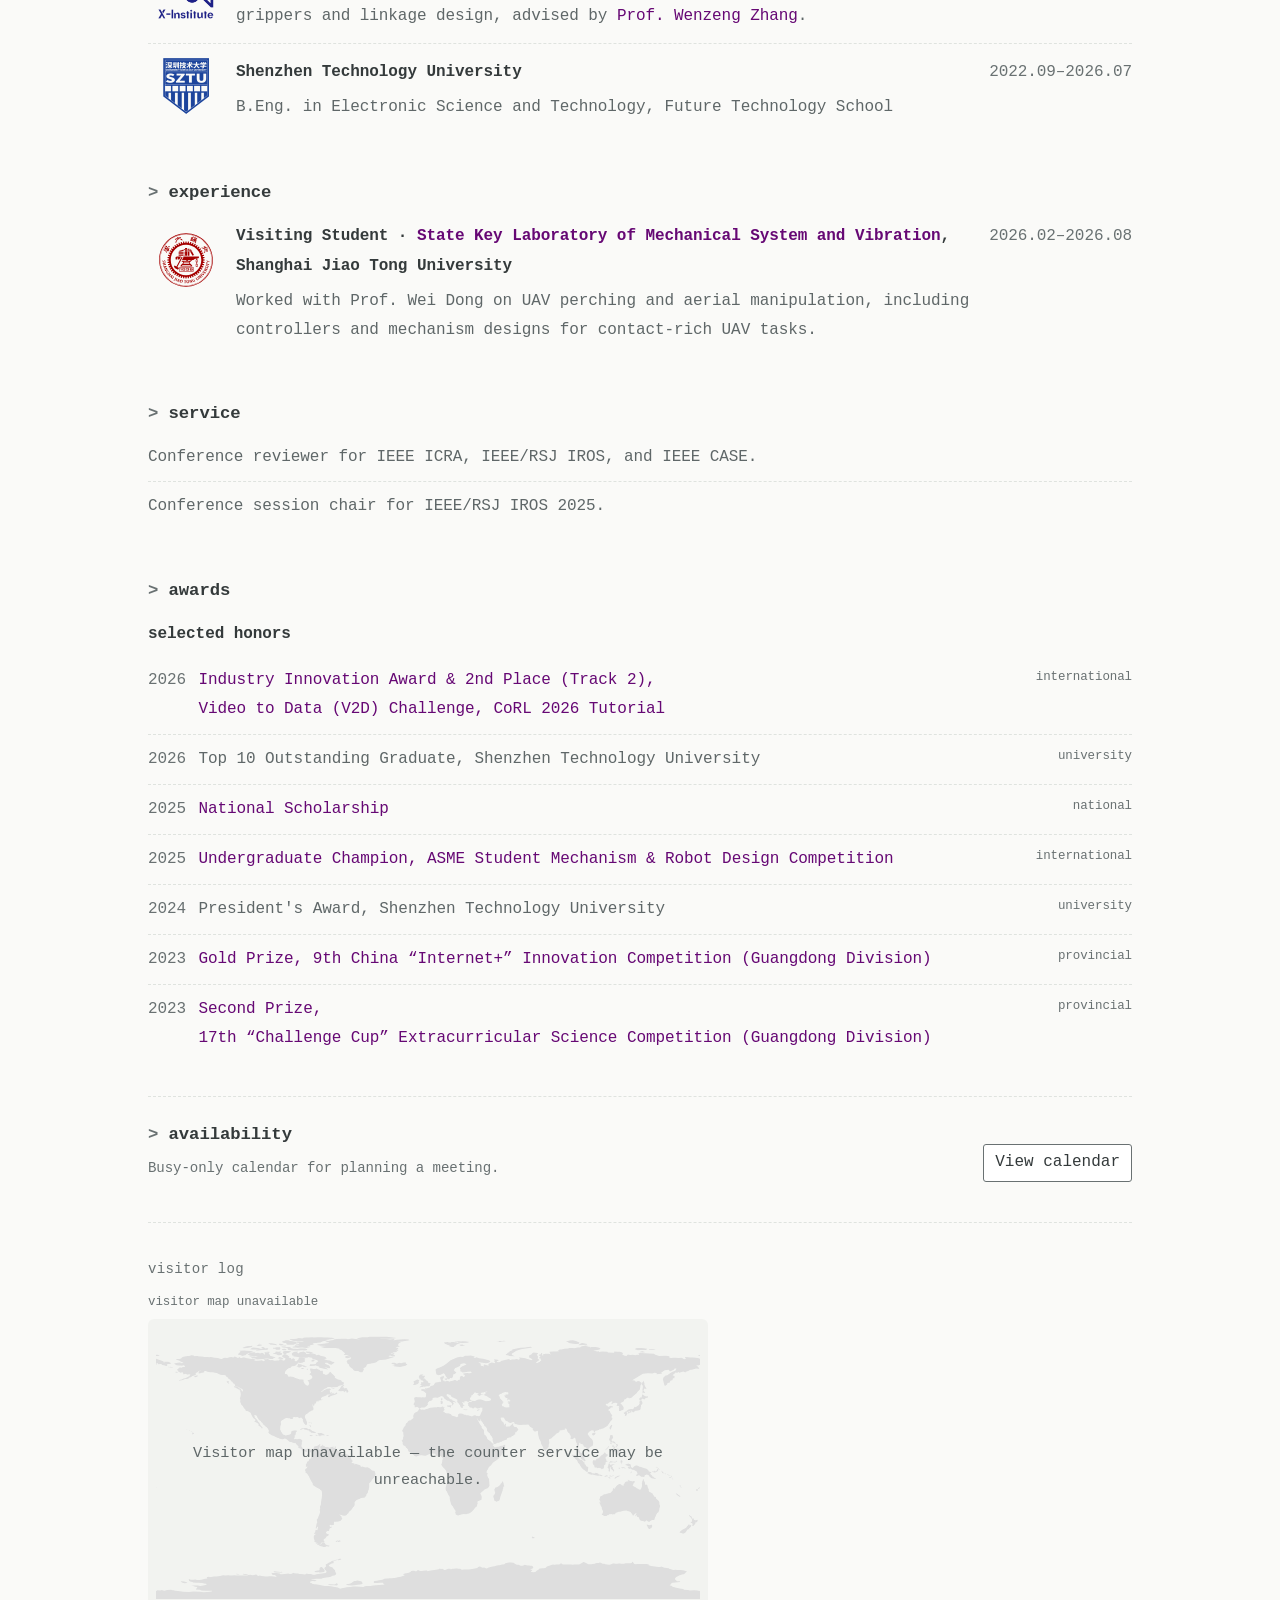
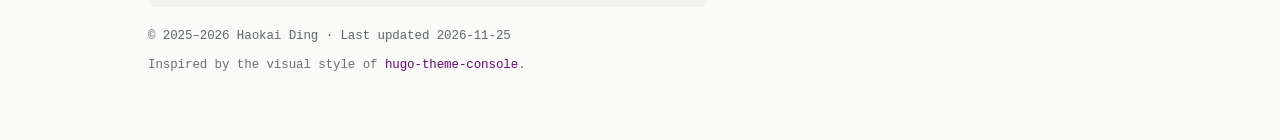
==== commit ead01088: "Refresh research themes, feature ForkCast, and compact mobile layout" ====
--- a/index.html
+++ b/index.html
@@ -17,7 +17,7 @@
   <link rel="icon" type="image/png" href="assets/images/favicon-haokai-line.png" />
   <link rel="canonical" href="https://haokaiding.com/" />
   <link rel="sitemap" type="application/xml" href="/sitemap.xml" />
-  <link rel="stylesheet" href="styles.css?v=award-wrap-20261125" />
+  <link rel="stylesheet" href="styles.css?v=research-20261125" />
   <link rel="stylesheet" href="availability.css?v=clock-20260920" />
   <script type="application/ld+json">
   {
@@ -132,11 +132,31 @@
               <div class="paper-copy">
               <h3 class="paper-title" id="paper-dexduet-2026-title">DexDuet: Learning Contact-Preserving Bimanual Dexterity from Human Demonstrations</h3>
               <p class="paper-authors">Haoran Zhang, <strong>Haokai Ding</strong>, Han Zhou, Zuxing Lu, Heng Zhang, Xingxing Zuo</p>
+              <p class="paper-summary">Learns two-handed skills from a single human demonstration while preserving how the hands contact the object.</p>
               <div class="paper-links">
                 <a href="https://rcl-robotics.github.io/Dexduet.io/" target="_blank" rel="noopener noreferrer" aria-label="Project page: DexDuet">[website]</a>
                 <a href="https://arxiv.org/abs/2611.30495" target="_blank" rel="noopener noreferrer" aria-label="arXiv: DexDuet">[arxiv]</a>
                 <a href="https://arxiv.org/pdf/2611.30495" target="_blank" rel="noopener noreferrer" aria-label="PDF: DexDuet">[pdf]</a>
                 <a href="https://github.com/HaoranZhangumich/DexDuet" target="_blank" rel="noopener noreferrer" aria-label="Code: DexDuet">[code]</a>
+              </div>
+              </div>
+            </article>
+          </li>
+          <li class="publication-item">
+            <article class="paper-showcase" id="paper-forkcast-2026" aria-labelledby="paper-forkcast-2026-title">
+              <figure class="paper-media">
+              <span class="paper-venue-tag">arXiv 2026</span>
+              <div class="paper-frame">
+                <img class="paper-preview" src="assets/images/pubs/fig-forkcast-teaser.webp" alt="ForkCast compares predicted futures for committing, reobserving, and replanning, then executes the best one" width="960" height="576" loading="lazy" decoding="async">
+              </div>
+              </figure>
+              <div class="paper-copy">
+              <h3 class="paper-title" id="paper-forkcast-2026-title">ForkCast: Predictive Recovery for Vision-Language-Action Policies via Counterfactual Futures</h3>
+              <p class="paper-authors">Chenru Wen<sup>†</sup>, Huajian Zeng<sup>†</sup>, <strong>Haokai Ding</strong>, Jian Kang, Anqing Duan, Dawei Zhou, Dezhen Song, Xingxing Zuo</p>
+              <p class="paper-summary">Predicts the outcomes of continuing, looking again, or replanning to decide whether and how to intervene in a frozen VLA policy.</p>
+              <div class="paper-links">
+                <a href="https://arxiv.org/abs/2610.18650" target="_blank" rel="noopener noreferrer" aria-label="arXiv: ForkCast">[arxiv]</a>
+                <a href="https://arxiv.org/pdf/2610.18650" target="_blank" rel="noopener noreferrer" aria-label="PDF: ForkCast">[pdf]</a>
               </div>
               </div>
             </article>
@@ -152,6 +172,7 @@
               <div class="paper-copy">
               <h3 class="paper-title" id="paper-iros-2025-title">A Novel Gripper with Semi-Peaucellier Linkage and Idle-Stroke Mechanism for Linear Pinching and Self-Adaptive Grasping</h3>
               <p class="paper-authors"><strong>Haokai Ding</strong>, Wenzeng Zhang*</p>
+              <p class="paper-summary">A dual-finger gripper with Semi-Peaucellier linkages and idle-stroke transmission for linear pinching and self-adaptive grasping.</p>
               <div class="paper-links">
                 <a class="inline-link pdf-link" href="assets/pdfs/iros-2025-semi-peaucellier-gripper.pdf" data-pdf="assets/pdfs/iros-2025-semi-peaucellier-gripper.pdf" target="_blank" rel="noopener noreferrer" aria-label="PDF: IROS 2025 Semi-Peaucellier gripper">[pdf]</a>
                 <a href="https://doi.org/10.1109/IROS60139.2025.11246057" target="_blank" rel="noopener noreferrer" aria-label="DOI: IROS 2025 Semi-Peaucellier gripper">[doi]</a>
@@ -171,6 +192,7 @@
               <div class="paper-copy">
               <h3 class="paper-title" id="paper-case-2025-title">Semi-Peaucellier Linkage and Differential Mechanism for Linear Pinching and Self-Adaptive Grasping</h3>
               <p class="paper-authors"><strong>Haokai Ding</strong>, Zhaohan Chen, Tao Yang*, Wenzeng Zhang*</p>
+              <p class="paper-summary">A differential linkage with planetary transmission for linear-parallel grasping and independent finger poses.</p>
               <div class="paper-links">
                 <a class="inline-link pdf-link" href="assets/pdfs/case-2025-semi-peaucellier-linkage.pdf" data-pdf="assets/pdfs/case-2025-semi-peaucellier-linkage.pdf" target="_blank" rel="noopener noreferrer" aria-label="PDF: CASE 2025 SP-Diff gripper">[pdf]</a>
                 <a href="https://doi.org/10.1109/CASE58245.2025.11163785" target="_blank" rel="noopener noreferrer" aria-label="DOI: CASE 2025 SP-Diff gripper">[doi]</a>
@@ -201,44 +223,24 @@
         <div class="stack-list">
           <article class="stack-item">
             <div>
-              <h3>01 · underactuated grippers</h3>
-              <p>Peaucellier linkages, idle-stroke mechanisms, and adaptive grasping strategies for dexterous manipulation with minimal actuators.</p>
-            </div>
-            <p class="stack-tags">Peaucellier linkage · idle-stroke · adaptive grasping</p>
+              <h3>01 · dexterous manipulation from human demonstrations</h3>
+              <p>Transferring bimanual skills from human demonstrations to robot hands, with attention to where and how the hands touch the object. See <a href="#paper-dexduet-2026">DexDuet</a> and our award-winning entry in the <a href="https://nvidia-isaac.github.io/video_to_data/v2d_challenge/" target="_blank" rel="noopener noreferrer">V2D Challenge</a> (2nd place, Track 2: Robotic Grounding).</p>
+            </div>
+            <p class="stack-tags">bimanual dexterity · contact preservation · reinforcement learning</p>
           </article>
           <article class="stack-item">
             <div>
-              <h3>02 · aerial manipulation</h3>
-              <p>UAV perching mechanisms with electromagnetic adhesion systems for stable attachment and manipulation on varied surfaces.</p>
-            </div>
-            <p class="stack-tags">UAV perching · electromagnetic adhesion · aerial robotics</p>
-          </article>
-        </div>
-      </section>
-
-      <section class="content-section" id="projects">
-        <h2>projects</h2>
-        <div class="stack-list">
+              <h3>02 · recovery for robot policies</h3>
+              <p>Using predicted futures to decide when a vision-language-action policy should continue, look again, or replan after object slip or occlusion. See <a href="#paper-forkcast-2026">ForkCast</a>.</p>
+            </div>
+            <p class="stack-tags">vision-language-action · world models · failure recovery</p>
+          </article>
           <article class="stack-item">
             <div>
-              <h3>01 · semi-peaucellier gripper</h3>
-              <p>An underactuated gripper that integrates an optimized Peaucellier linkage with idle-stroke transmission, achieving linear parallel pinching and shape-adaptive enveloping under a single motor.</p>
-            </div>
-            <p class="stack-tags">Peaucellier linkage · idle-stroke · single-actuator · adaptive grasping</p>
-          </article>
-          <article class="stack-item">
-            <div>
-              <h3>02 · GLINT in-hand manipulation</h3>
-              <p>A grasp-and-lift hand that embeds phase switching directly into a lost-motion transmission, separating force-free alignment from force-transmitting lifting and offloading control burden onto the mechanism.</p>
-            </div>
-            <p class="stack-tags">lost-motion · grasp-to-lift · in-hand manipulation · mechanical intelligence</p>
-          </article>
-          <article class="stack-item">
-            <div>
-              <h3>03 · aerial manipulation @ SJTU</h3>
-              <p>During my SJTU visit, I worked with Prof. Wei Dong on UAV perching and contact-rich aerial manipulation, exploring how mechanism-level designs translate to flying platforms.</p>
-            </div>
-            <p class="stack-tags">UAV perching · aerial manipulation · contact-rich · mechanism design</p>
+              <h3>03 · mechanism design for grasping and aerial manipulation</h3>
+              <p>Underactuated grippers that build pinching, adaptive grasping, and in-hand lifting into the mechanism, including <a href="#paper-iros-2025">Semi-Peaucellier grippers</a> and <a href="publications.html">GLINT</a>. At SJTU, I worked with Prof. Wei Dong on UAV perching with electromagnetic adhesion and contact-rich aerial manipulation.</p>
+            </div>
+            <p class="stack-tags">linkage design · idle-stroke · underactuation · UAV perching</p>
           </article>
         </div>
       </section>
--- a/styles.css
+++ b/styles.css
@@ -734,6 +734,13 @@
   margin-top: 10px;
   color: var(--text-soft);
   line-height: 1.5;
+}
+
+.paper-summary {
+  margin-top: 8px;
+  color: var(--text);
+  font-size: 0.92rem;
+  line-height: 1.55;
 }
 
 .paper-links {
@@ -1470,7 +1477,6 @@
   }
 
   .detail-item,
-  .award-list li,
   .news-item {
     grid-template-columns: 1fr;
   }
@@ -1487,17 +1493,33 @@
     hyphens: none;
   }
 
+  .detail-item {
+    gap: 4px;
+  }
+
+  .detail-side {
+    padding-left: 54px;
+    font-size: 0.9rem;
+  }
+
   .logo-row {
-    display: flex;
-    flex-direction: column;
-    align-items: flex-start;
-    gap: 8px;
+    grid-template-columns: 42px minmax(0, 1fr);
+    gap: 12px;
   }
 
   .entry-logo,
   .entry-logo-sjtu {
-    width: 60px;
-    height: 60px;
+    width: 42px;
+    height: 42px;
+  }
+
+  .award-list li {
+    grid-template-columns: auto minmax(0, 1fr);
+    gap: 2px 12px;
+  }
+
+  .award-tag {
+    grid-column: 2;
   }
 
   .contact-block li {
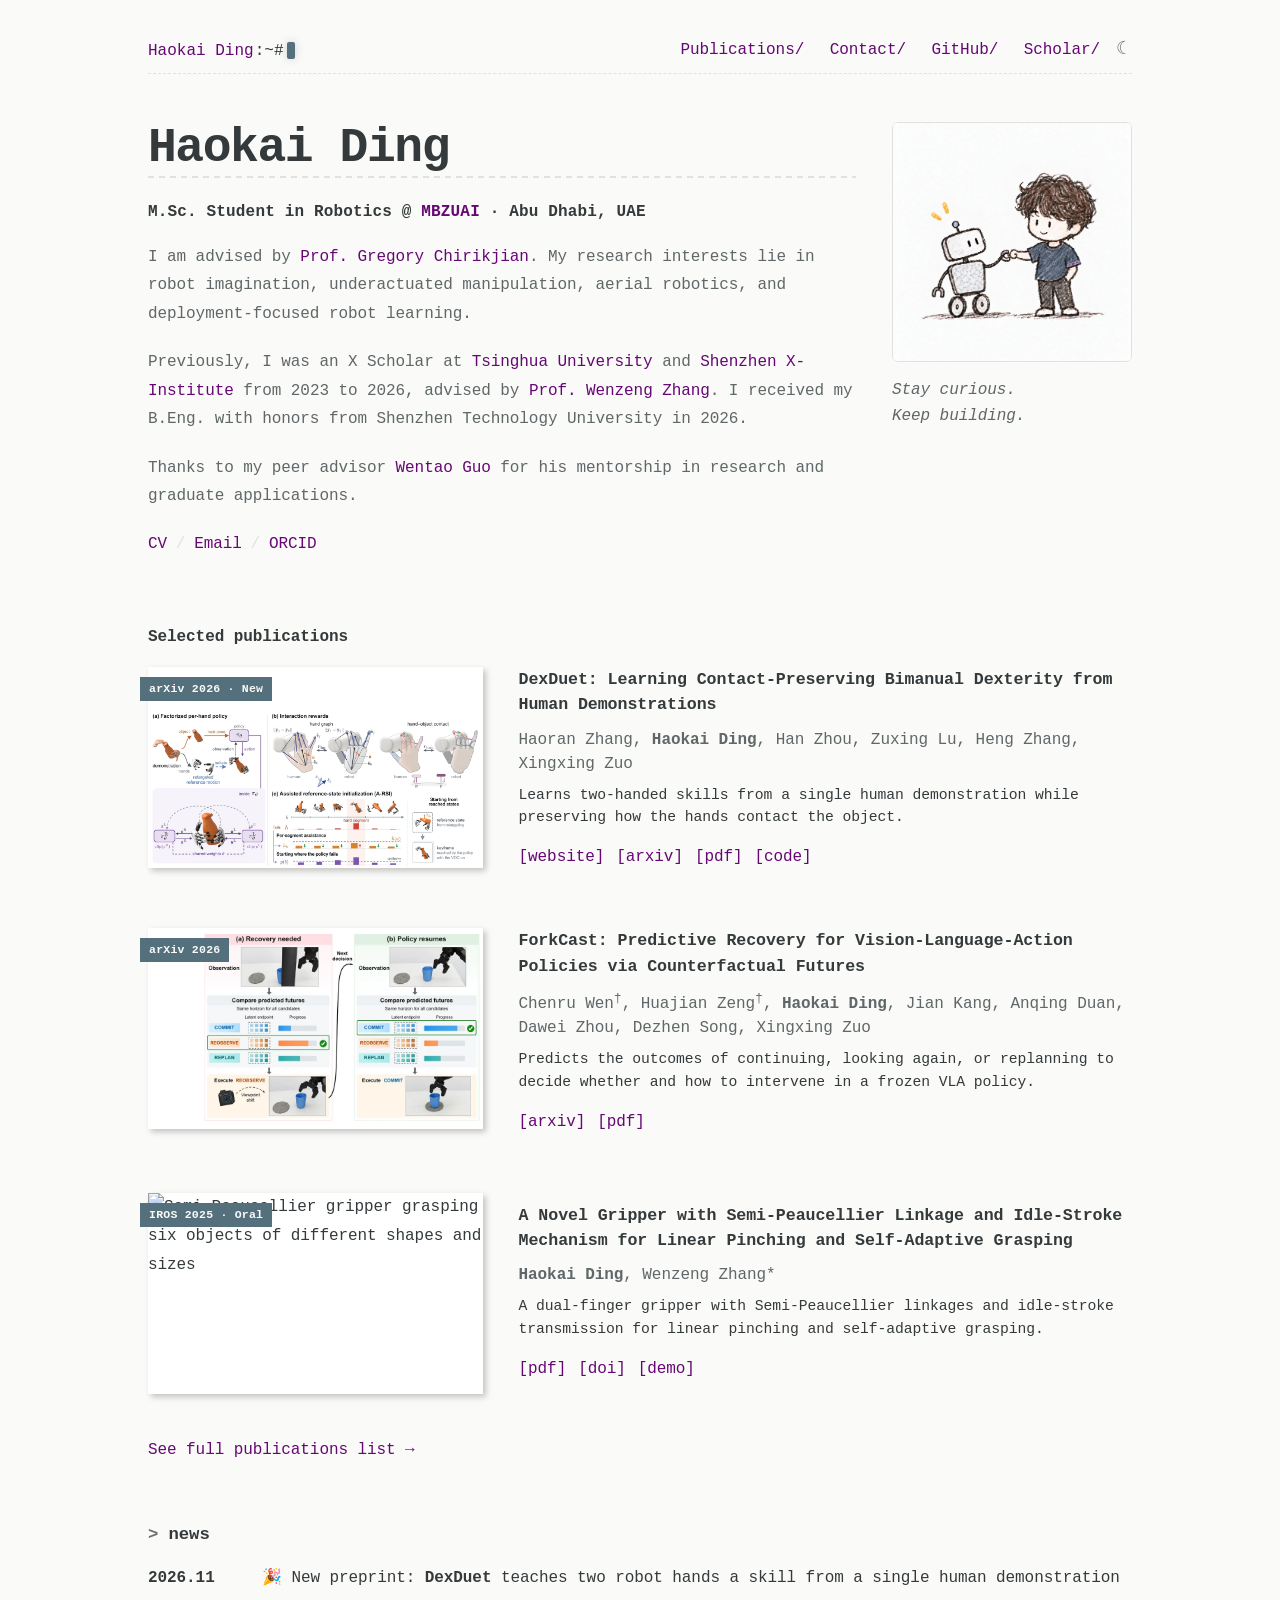
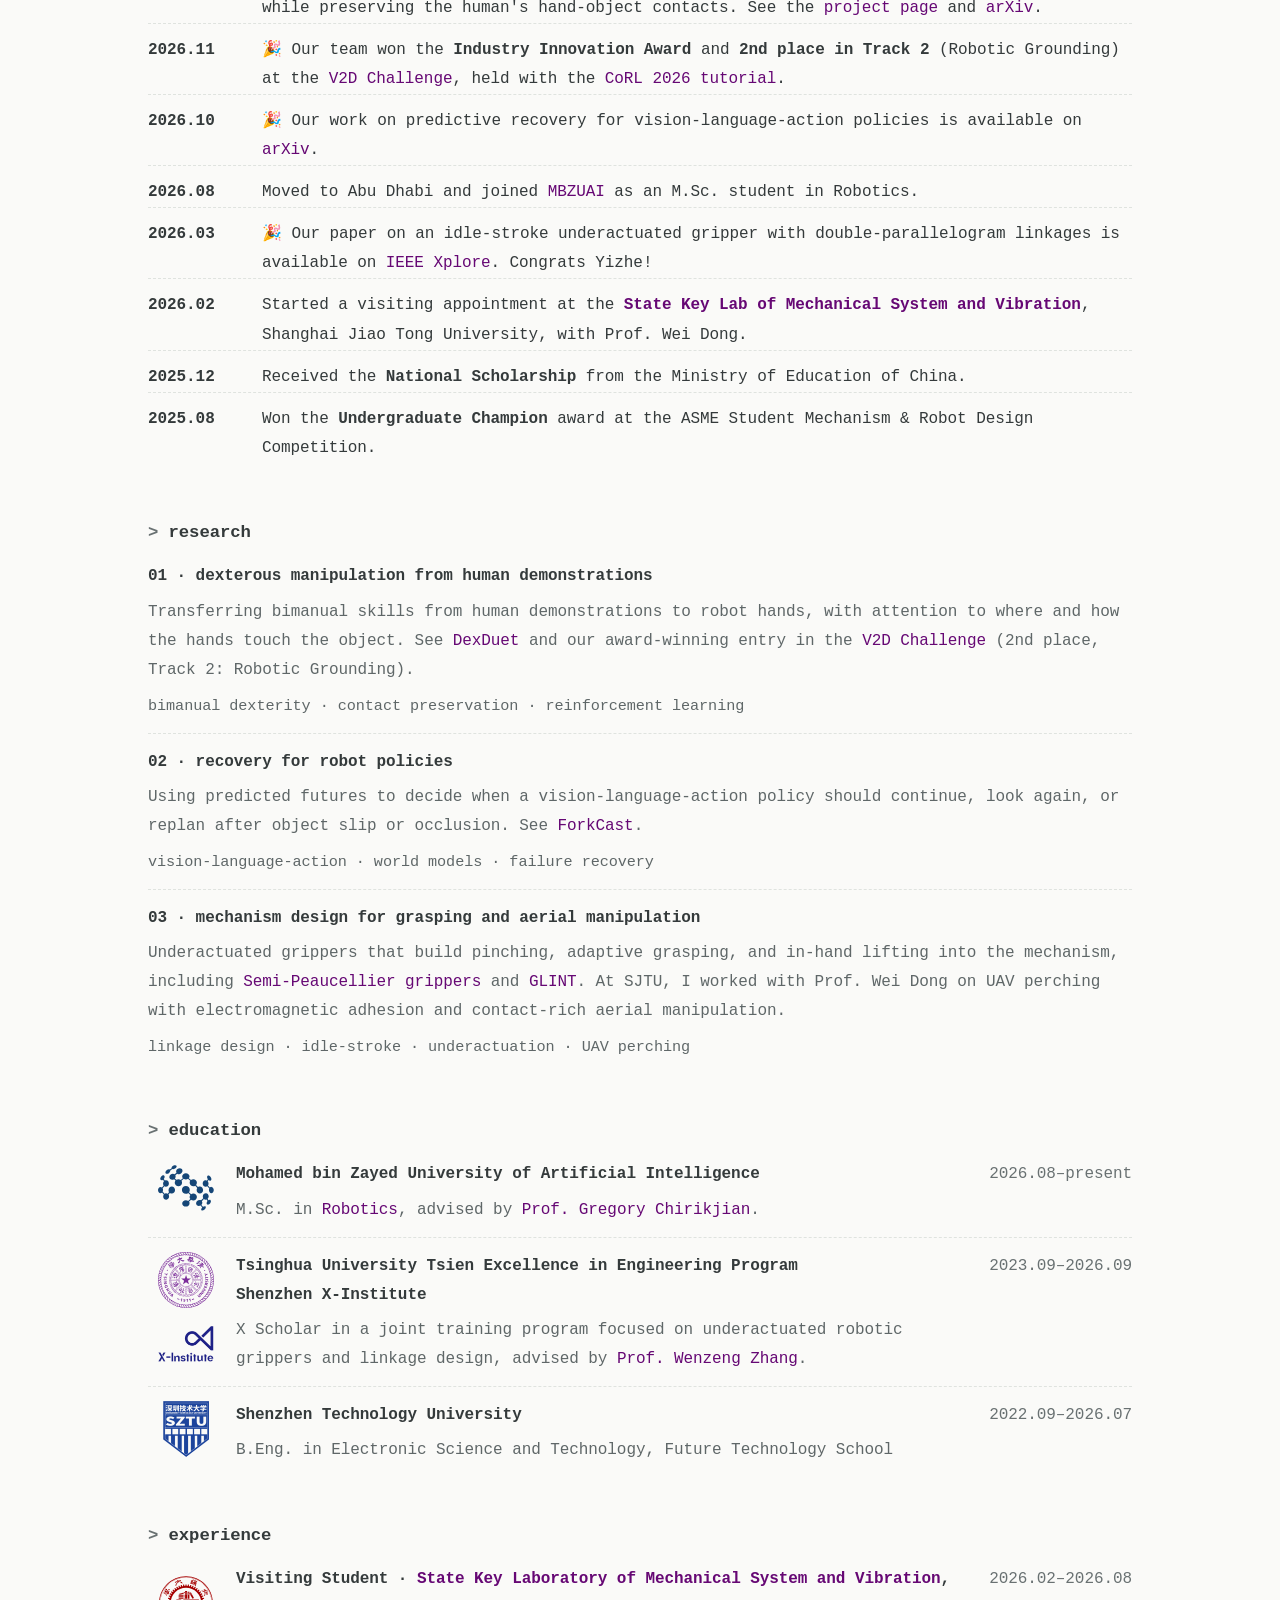
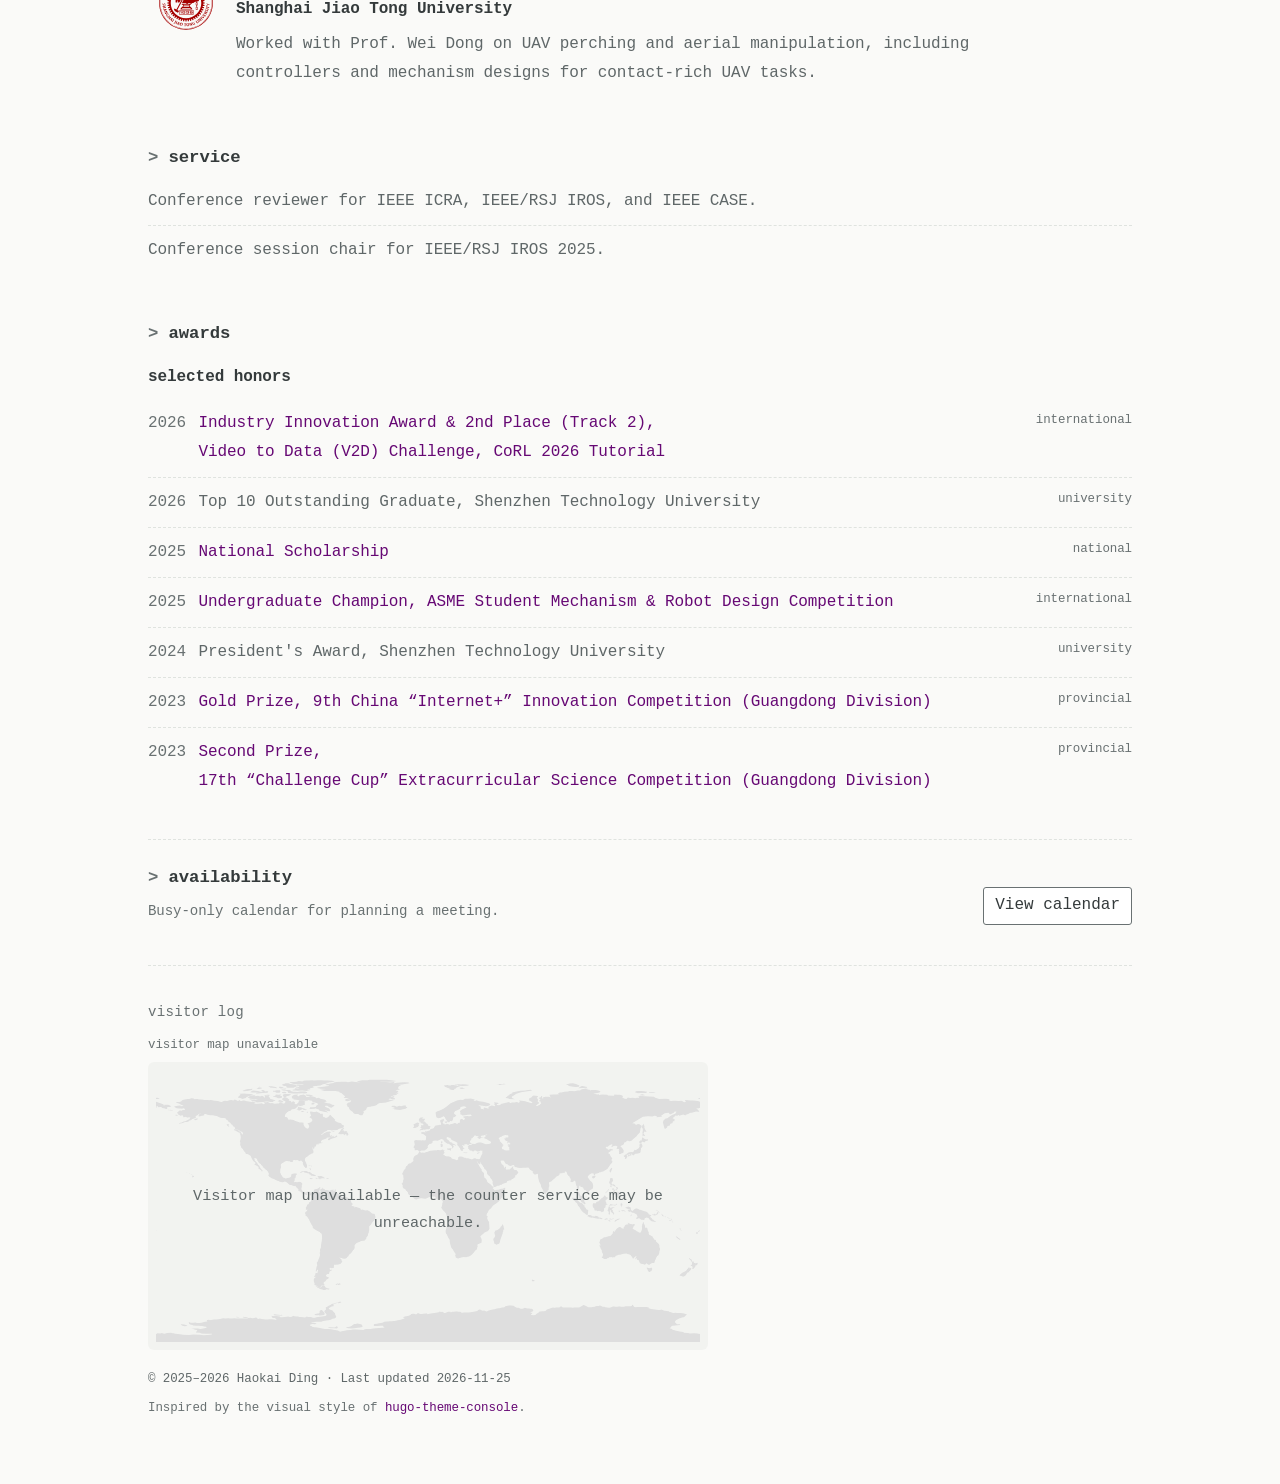
==== commit 29072ea4: "Use DexDuet pipeline figure and keep three newest featured papers" ====
--- a/index.html
+++ b/index.html
@@ -126,7 +126,7 @@
               <figure class="paper-media">
               <span class="paper-venue-tag">arXiv 2026 · New</span>
               <div class="paper-frame">
-                <img class="paper-preview" src="assets/images/pubs/fig-dexduet-teaser.webp" alt="Human hands opening and handing over a ketchup bottle, and two robot hands reproducing the motion with the same contacts" width="732" height="440" loading="lazy" decoding="async">
+                <img class="paper-preview" src="assets/images/pubs/fig-dexduet-pipeline.webp" alt="DexDuet pipeline: factorized per-hand policy, interaction rewards, and assisted reference-state initialization" width="1200" height="720" loading="lazy" decoding="async">
               </div>
               </figure>
               <div class="paper-copy">
@@ -177,25 +177,6 @@
                 <a class="inline-link pdf-link" href="assets/pdfs/iros-2025-semi-peaucellier-gripper.pdf" data-pdf="assets/pdfs/iros-2025-semi-peaucellier-gripper.pdf" target="_blank" rel="noopener noreferrer" aria-label="PDF: IROS 2025 Semi-Peaucellier gripper">[pdf]</a>
                 <a href="https://doi.org/10.1109/IROS60139.2025.11246057" target="_blank" rel="noopener noreferrer" aria-label="DOI: IROS 2025 Semi-Peaucellier gripper">[doi]</a>
                 <a class="inline-link video-link" href="assets/videos/semi-peaucellier-gripper-demo-compressed.mp4" data-video="assets/videos/semi-peaucellier-gripper-demo-compressed.mp4" target="_blank" rel="noopener noreferrer" aria-label="Demo video: IROS 2025 Semi-Peaucellier gripper">[demo]</a>
-              </div>
-              </div>
-            </article>
-          </li>
-          <li class="publication-item">
-            <article class="paper-showcase" id="paper-case-2025" aria-labelledby="paper-case-2025-title">
-              <figure class="paper-media">
-              <span class="paper-venue-tag">CASE 2025 · Oral</span>
-              <div class="paper-frame">
-                <img class="paper-preview" src="assets/images/pubs/fig-case-grasps.webp" alt="SP-Diff gripper demonstrating six grasp configurations" width="640" height="346" loading="lazy" decoding="async">
-              </div>
-              </figure>
-              <div class="paper-copy">
-              <h3 class="paper-title" id="paper-case-2025-title">Semi-Peaucellier Linkage and Differential Mechanism for Linear Pinching and Self-Adaptive Grasping</h3>
-              <p class="paper-authors"><strong>Haokai Ding</strong>, Zhaohan Chen, Tao Yang*, Wenzeng Zhang*</p>
-              <p class="paper-summary">A differential linkage with planetary transmission for linear-parallel grasping and independent finger poses.</p>
-              <div class="paper-links">
-                <a class="inline-link pdf-link" href="assets/pdfs/case-2025-semi-peaucellier-linkage.pdf" data-pdf="assets/pdfs/case-2025-semi-peaucellier-linkage.pdf" target="_blank" rel="noopener noreferrer" aria-label="PDF: CASE 2025 SP-Diff gripper">[pdf]</a>
-                <a href="https://doi.org/10.1109/CASE58245.2025.11163785" target="_blank" rel="noopener noreferrer" aria-label="DOI: CASE 2025 SP-Diff gripper">[doi]</a>
               </div>
               </div>
             </article>
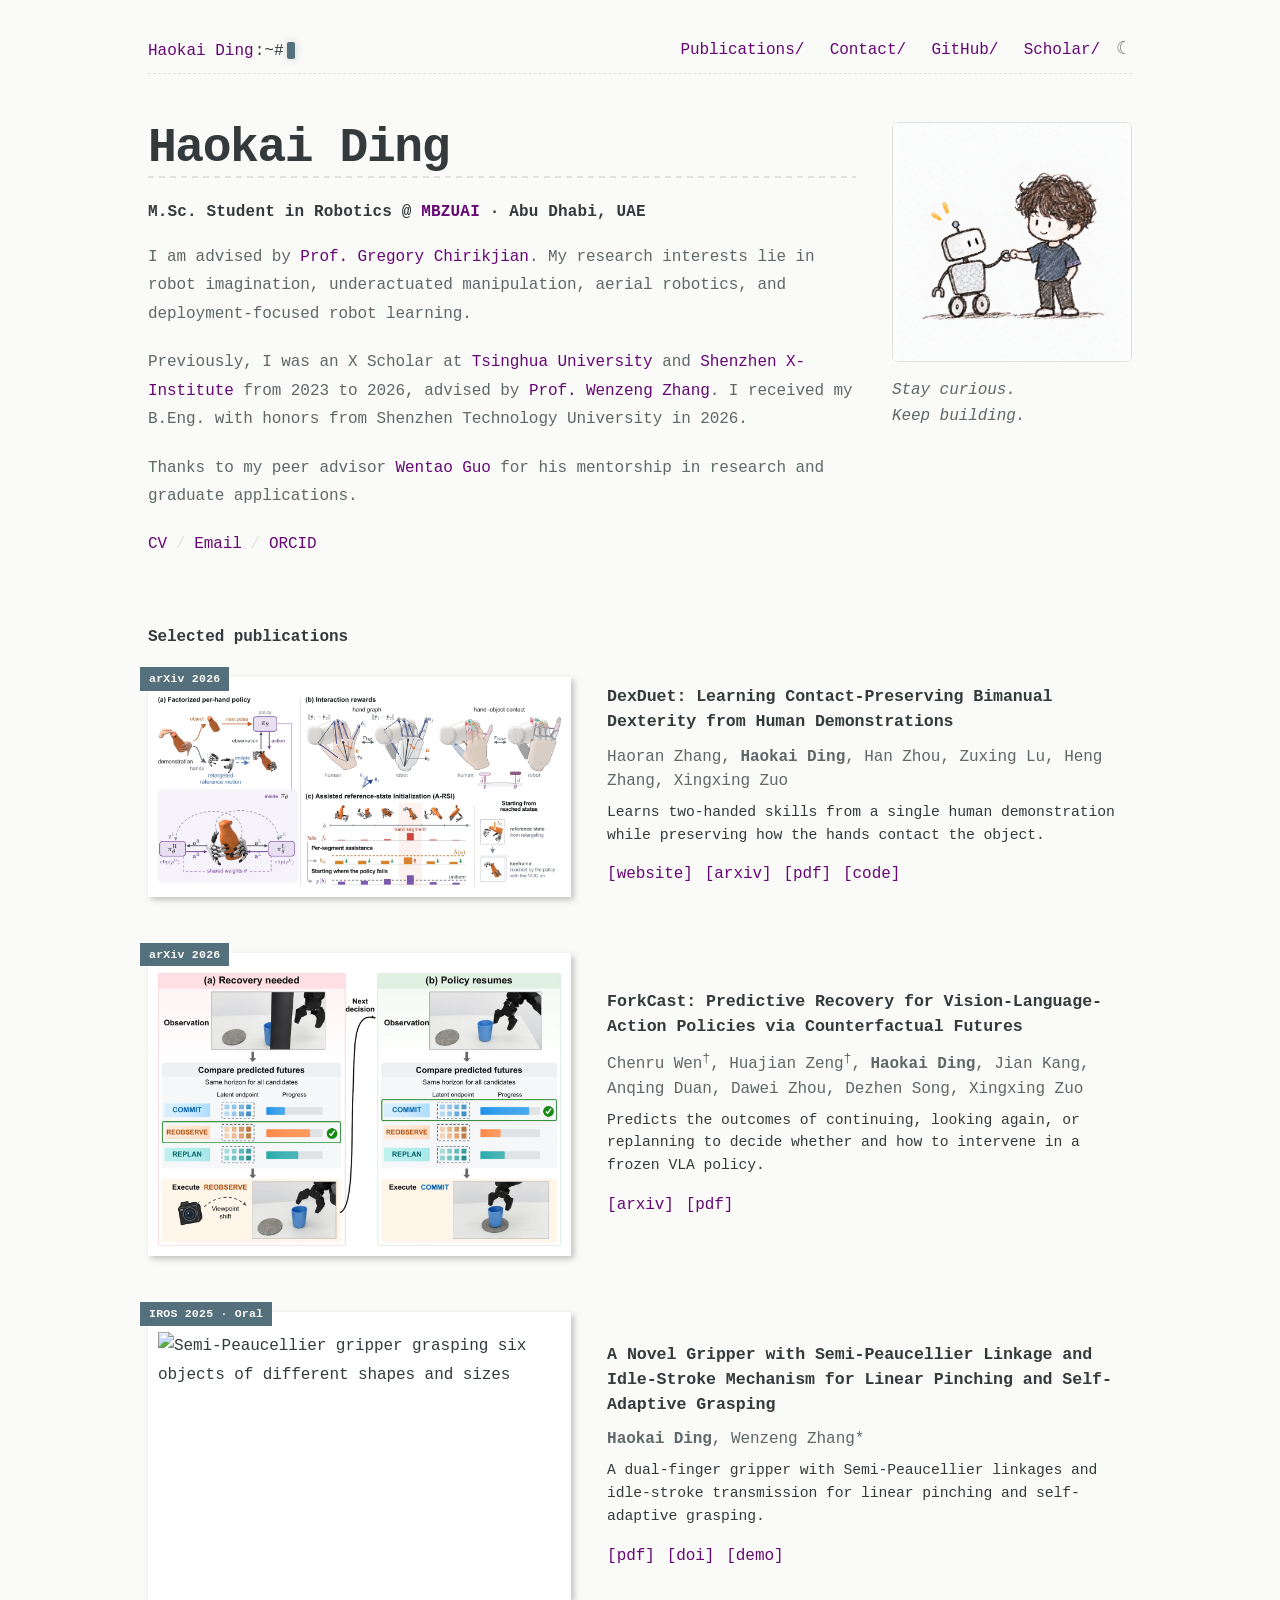
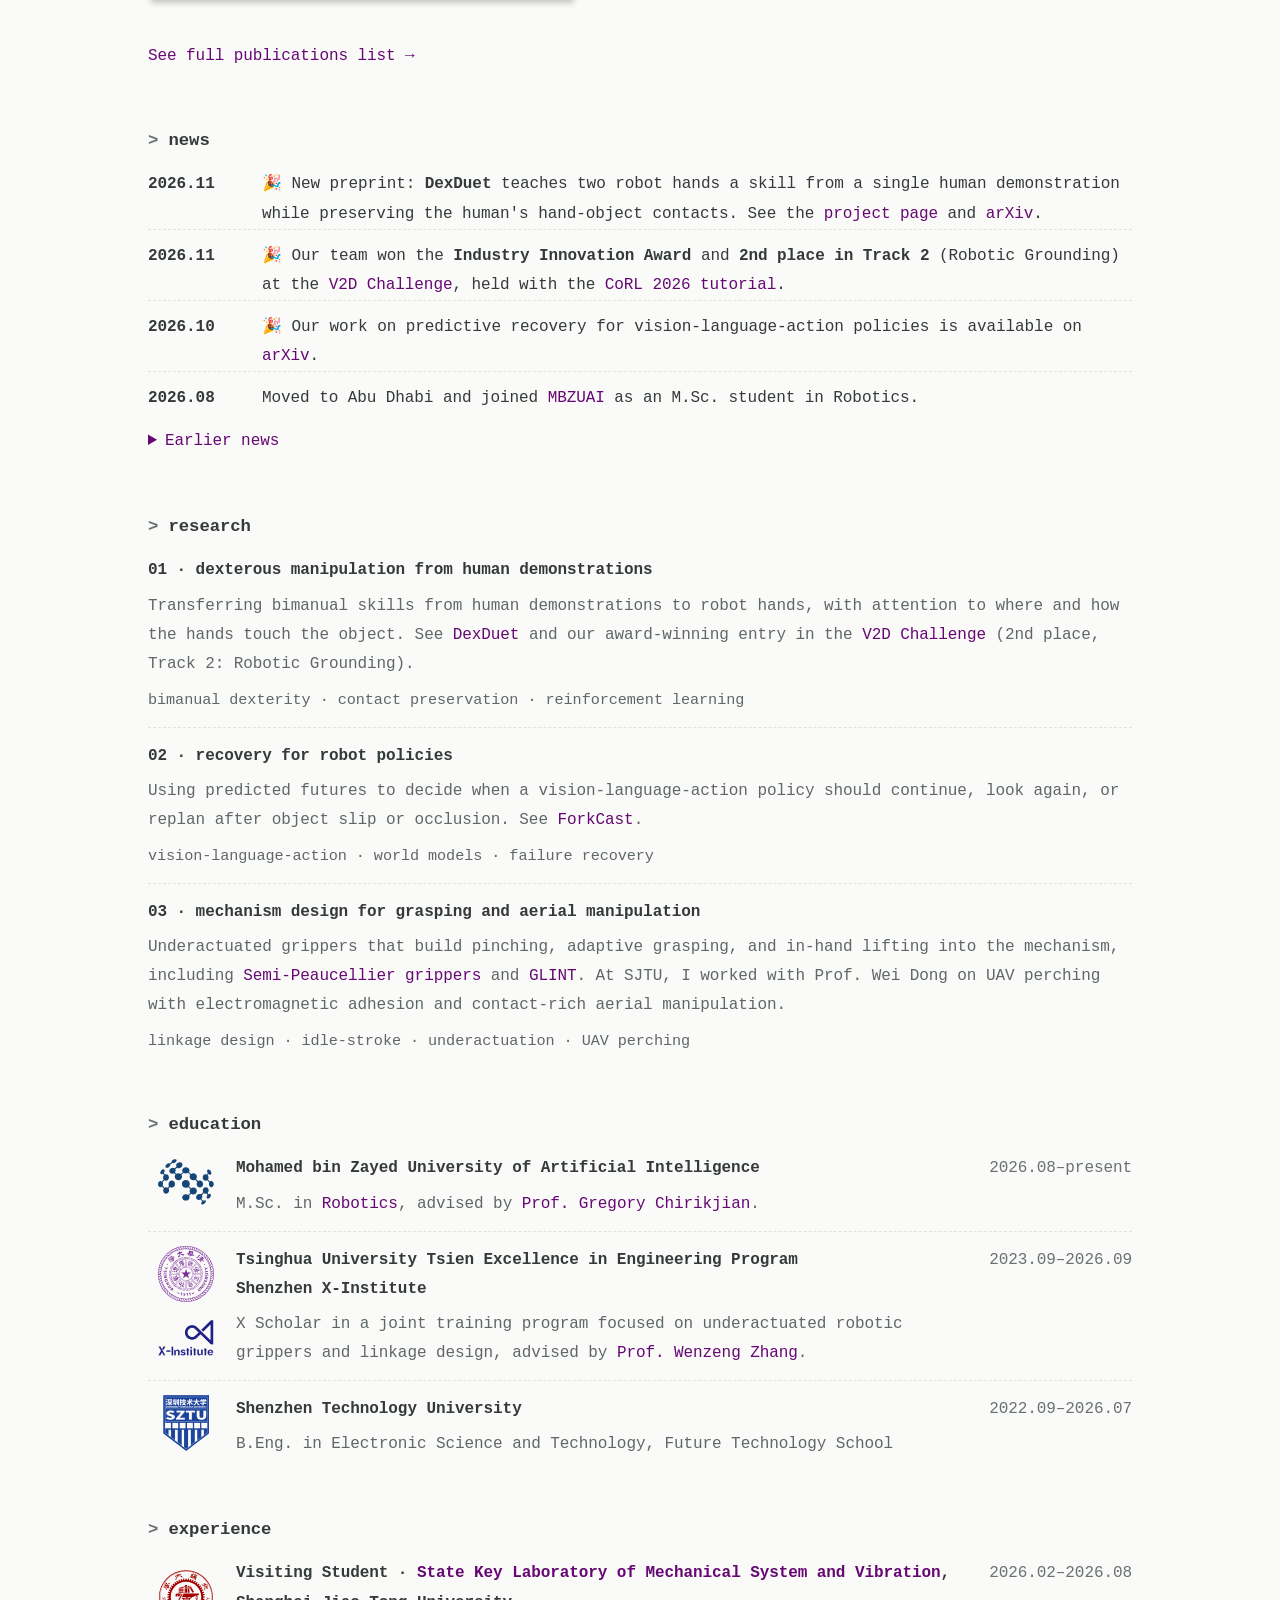
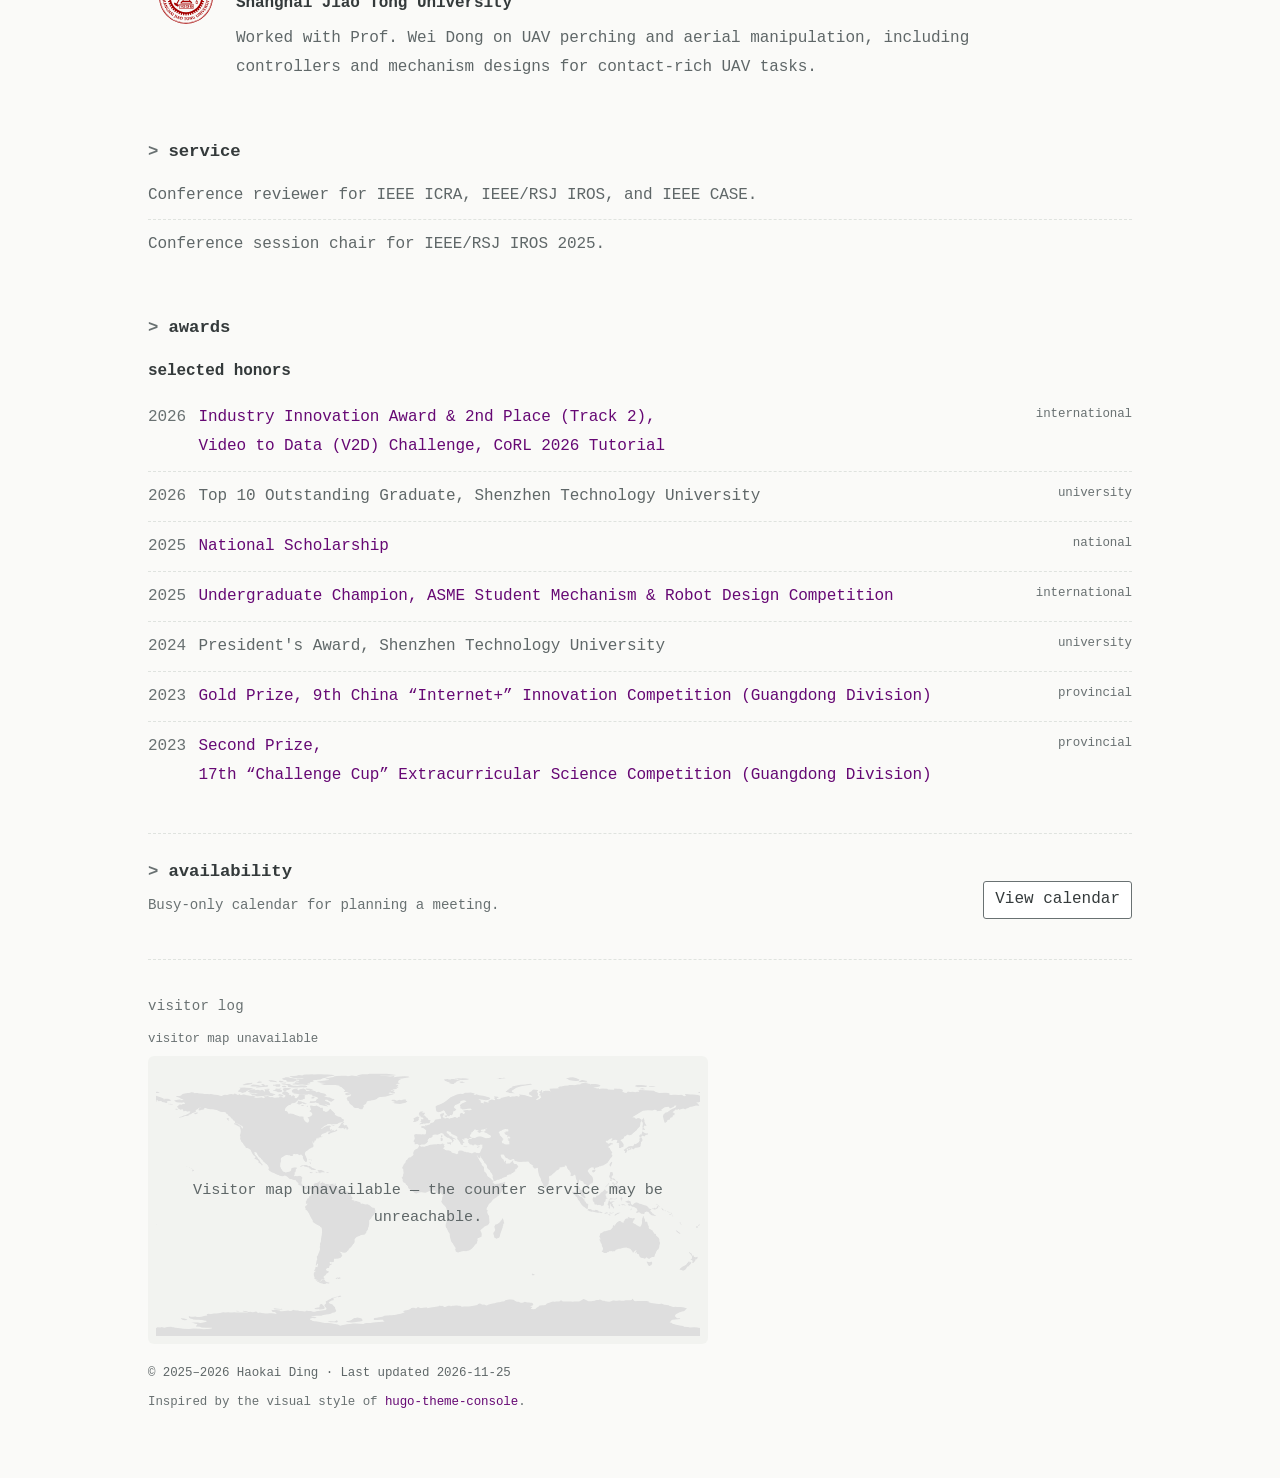
==== commit 16d46541: "Show featured figures at natural ratio and collapse earlier news" ====
--- a/index.html
+++ b/index.html
@@ -17,7 +17,7 @@
   <link rel="icon" type="image/png" href="assets/images/favicon-haokai-line.png" />
   <link rel="canonical" href="https://haokaiding.com/" />
   <link rel="sitemap" type="application/xml" href="/sitemap.xml" />
-  <link rel="stylesheet" href="styles.css?v=research-20261125" />
+  <link rel="stylesheet" href="styles.css?v=figures-20261125" />
   <link rel="stylesheet" href="availability.css?v=clock-20260920" />
   <script type="application/ld+json">
   {
@@ -124,9 +124,9 @@
           <li class="publication-item">
             <article class="paper-showcase" id="paper-dexduet-2026" aria-labelledby="paper-dexduet-2026-title">
               <figure class="paper-media">
-              <span class="paper-venue-tag">arXiv 2026 · New</span>
+              <span class="paper-venue-tag">arXiv 2026</span>
               <div class="paper-frame">
-                <img class="paper-preview" src="assets/images/pubs/fig-dexduet-pipeline.webp" alt="DexDuet pipeline: factorized per-hand policy, interaction rewards, and assisted reference-state initialization" width="1200" height="720" loading="lazy" decoding="async">
+                <img class="paper-preview" src="assets/images/pubs/fig-dexduet-pipeline.webp?v=2" alt="DexDuet pipeline: factorized per-hand policy, interaction rewards, and assisted reference-state initialization" width="1400" height="658" loading="lazy" decoding="async">
               </div>
               </figure>
               <div class="paper-copy">
@@ -147,7 +147,7 @@
               <figure class="paper-media">
               <span class="paper-venue-tag">arXiv 2026</span>
               <div class="paper-frame">
-                <img class="paper-preview" src="assets/images/pubs/fig-forkcast-teaser.webp" alt="ForkCast compares predicted futures for committing, reobserving, and replanning, then executes the best one" width="960" height="576" loading="lazy" decoding="async">
+                <img class="paper-preview" src="assets/images/pubs/fig-forkcast-teaser.webp?v=2" alt="ForkCast compares predicted futures for committing, reobserving, and replanning, then executes the best one" width="1400" height="950" loading="lazy" decoding="async">
               </div>
               </figure>
               <div class="paper-copy">
@@ -192,11 +192,16 @@
           <li class="news-item"><time class="news-date" datetime="2026-11">2026.11</time><span class="news-text">🎉 Our team won the <strong>Industry Innovation Award</strong> and <strong>2nd place in Track 2</strong> (Robotic Grounding) at the <a href="https://nvidia-isaac.github.io/video_to_data/v2d_challenge/" target="_blank" rel="noopener noreferrer">V2D Challenge</a>, held with the <a href="https://nvidia-isaac.github.io/video_to_data/v2d_corl_tutorial/" target="_blank" rel="noopener noreferrer">CoRL 2026 tutorial</a>.</span></li>
           <li class="news-item"><time class="news-date" datetime="2026-10">2026.10</time><span class="news-text">🎉 Our work on predictive recovery for vision-language-action policies is available on <a href="https://arxiv.org/abs/2610.18650" target="_blank" rel="noopener noreferrer">arXiv</a>.</span></li>
           <li class="news-item"><time class="news-date" datetime="2026-08">2026.08</time><span class="news-text">Moved to Abu Dhabi and joined <a href="https://mbzuai.ac.ae/" target="_blank" rel="noopener noreferrer">MBZUAI</a> as an M.Sc. student in Robotics.</span></li>
-          <li class="news-item"><time class="news-date" datetime="2026-03">2026.03</time><span class="news-text">🎉 Our paper on an idle-stroke underactuated gripper with double-parallelogram linkages is available on <a href="https://doi.org/10.1109/RAAI67517.2025.11423397" target="_blank" rel="noopener noreferrer">IEEE Xplore</a>. Congrats Yizhe!</span></li>
-          <li class="news-item"><time class="news-date" datetime="2026-02">2026.02</time><span class="news-text">Started a visiting appointment at the <strong><a href="https://msv.sjtu.edu.cn/" target="_blank" rel="noopener noreferrer">State Key Lab of Mechanical System and Vibration</a></strong>, Shanghai Jiao Tong University, with Prof. Wei Dong.</span></li>
-          <li class="news-item"><time class="news-date" datetime="2025-12">2025.12</time><span class="news-text">Received the <strong>National Scholarship</strong> from the Ministry of Education of China.</span></li>
-          <li class="news-item"><time class="news-date" datetime="2025-08">2025.08</time><span class="news-text">Won the <strong>Undergraduate Champion</strong> award at the ASME Student Mechanism &amp; Robot Design Competition.</span></li>
         </ul>
+        <details class="news-more">
+          <summary>Earlier news</summary>
+          <ul class="news-list">
+            <li class="news-item"><time class="news-date" datetime="2026-03">2026.03</time><span class="news-text">🎉 Our paper on an idle-stroke underactuated gripper with double-parallelogram linkages is available on <a href="https://doi.org/10.1109/RAAI67517.2025.11423397" target="_blank" rel="noopener noreferrer">IEEE Xplore</a>. Congrats Yizhe!</span></li>
+            <li class="news-item"><time class="news-date" datetime="2026-02">2026.02</time><span class="news-text">Started a visiting appointment at the <strong><a href="https://msv.sjtu.edu.cn/" target="_blank" rel="noopener noreferrer">State Key Lab of Mechanical System and Vibration</a></strong>, Shanghai Jiao Tong University, with Prof. Wei Dong.</span></li>
+            <li class="news-item"><time class="news-date" datetime="2025-12">2025.12</time><span class="news-text">Received the <strong>National Scholarship</strong> from the Ministry of Education of China.</span></li>
+            <li class="news-item"><time class="news-date" datetime="2025-08">2025.08</time><span class="news-text">Won the <strong>Undergraduate Champion</strong> award at the ASME Student Mechanism &amp; Robot Design Competition.</span></li>
+          </ul>
+        </details>
       </section>
 
       <section class="content-section" id="research">
--- a/styles.css
+++ b/styles.css
@@ -667,7 +667,7 @@
 .selected-list > .publication-item > .paper-showcase {
   position: relative;
   display: grid;
-  grid-template-columns: minmax(240px, 34%) minmax(0, 1fr);
+  grid-template-columns: minmax(260px, 43%) minmax(0, 1fr);
   gap: clamp(22px, 3vw, 36px);
   align-items: start;
   padding: 28px 0;
@@ -675,7 +675,7 @@
 }
 
 .selected-list > .publication-item:first-child > .paper-showcase {
-  padding-top: 4px;
+  padding-top: 14px;
   border-top: 0;
 }
 
@@ -687,9 +687,9 @@
 }
 
 .paper-frame {
-  aspect-ratio: 5 / 3;
   overflow: hidden;
   border: 0;
+  padding: 20px 10px 10px;
   background: #fff;
   box-shadow: 3px 3px 6px rgba(0, 0, 0, 0.22);
 }
@@ -697,14 +697,13 @@
 .paper-preview {
   display: block;
   width: 100%;
-  height: 100%;
-  object-fit: contain;
+  height: auto;
 }
 
 .paper-venue-tag {
   position: absolute;
   z-index: 1;
-  top: 10px;
+  top: -10px;
   left: -8px;
   padding: 5px 8px;
   border: 1px solid var(--accent);
@@ -841,6 +840,24 @@
 .news-item:first-child {
   border-top: 0;
   padding-top: 0;
+}
+
+.news-more {
+  margin-top: 14px;
+}
+
+.news-more summary {
+  width: fit-content;
+  color: var(--link-color);
+  cursor: pointer;
+}
+
+.news-more summary:hover {
+  color: var(--link-hover-color);
+}
+
+.news-more[open] summary {
+  margin-bottom: 14px;
 }
 
 .news-date,
@@ -1425,7 +1442,7 @@
   }
 
   .selected-list > .publication-item:first-child > .paper-showcase {
-    padding-top: 4px;
+    padding-top: 14px;
   }
 
   .paper-venue-tag {
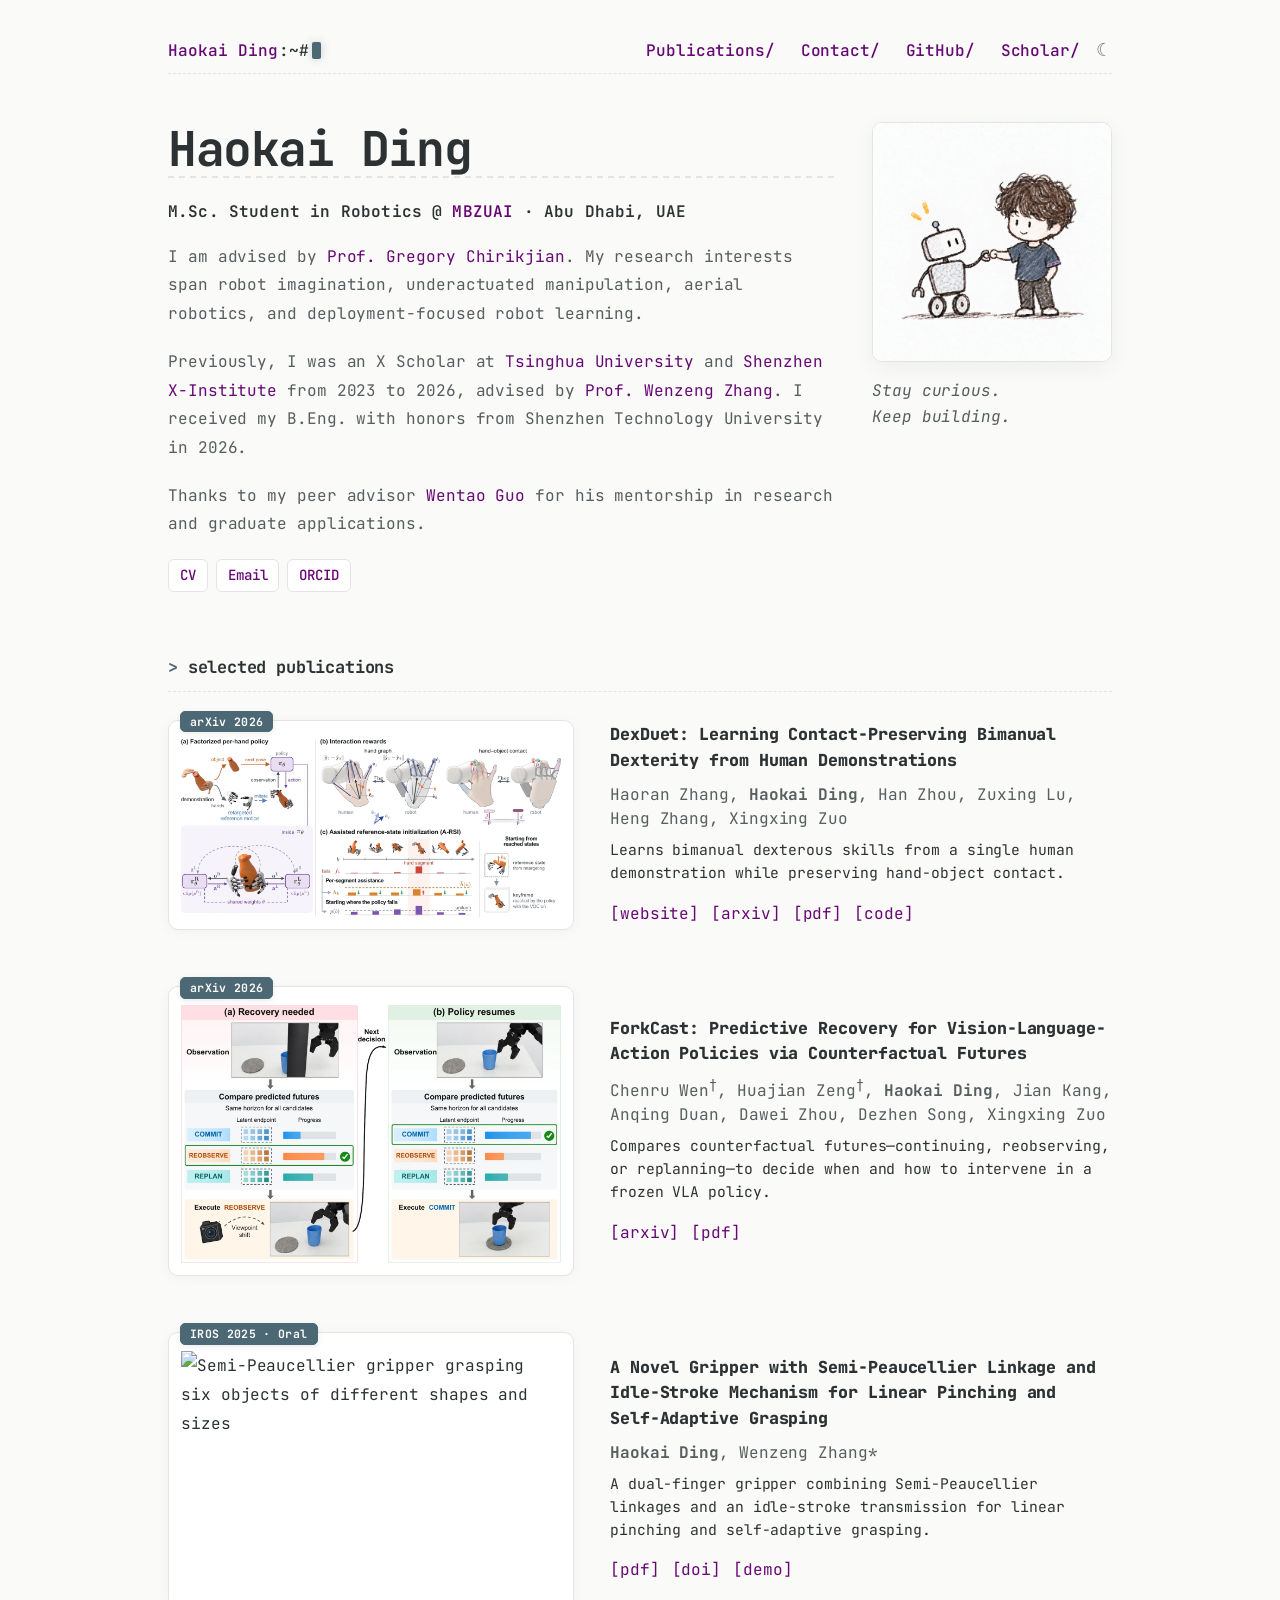
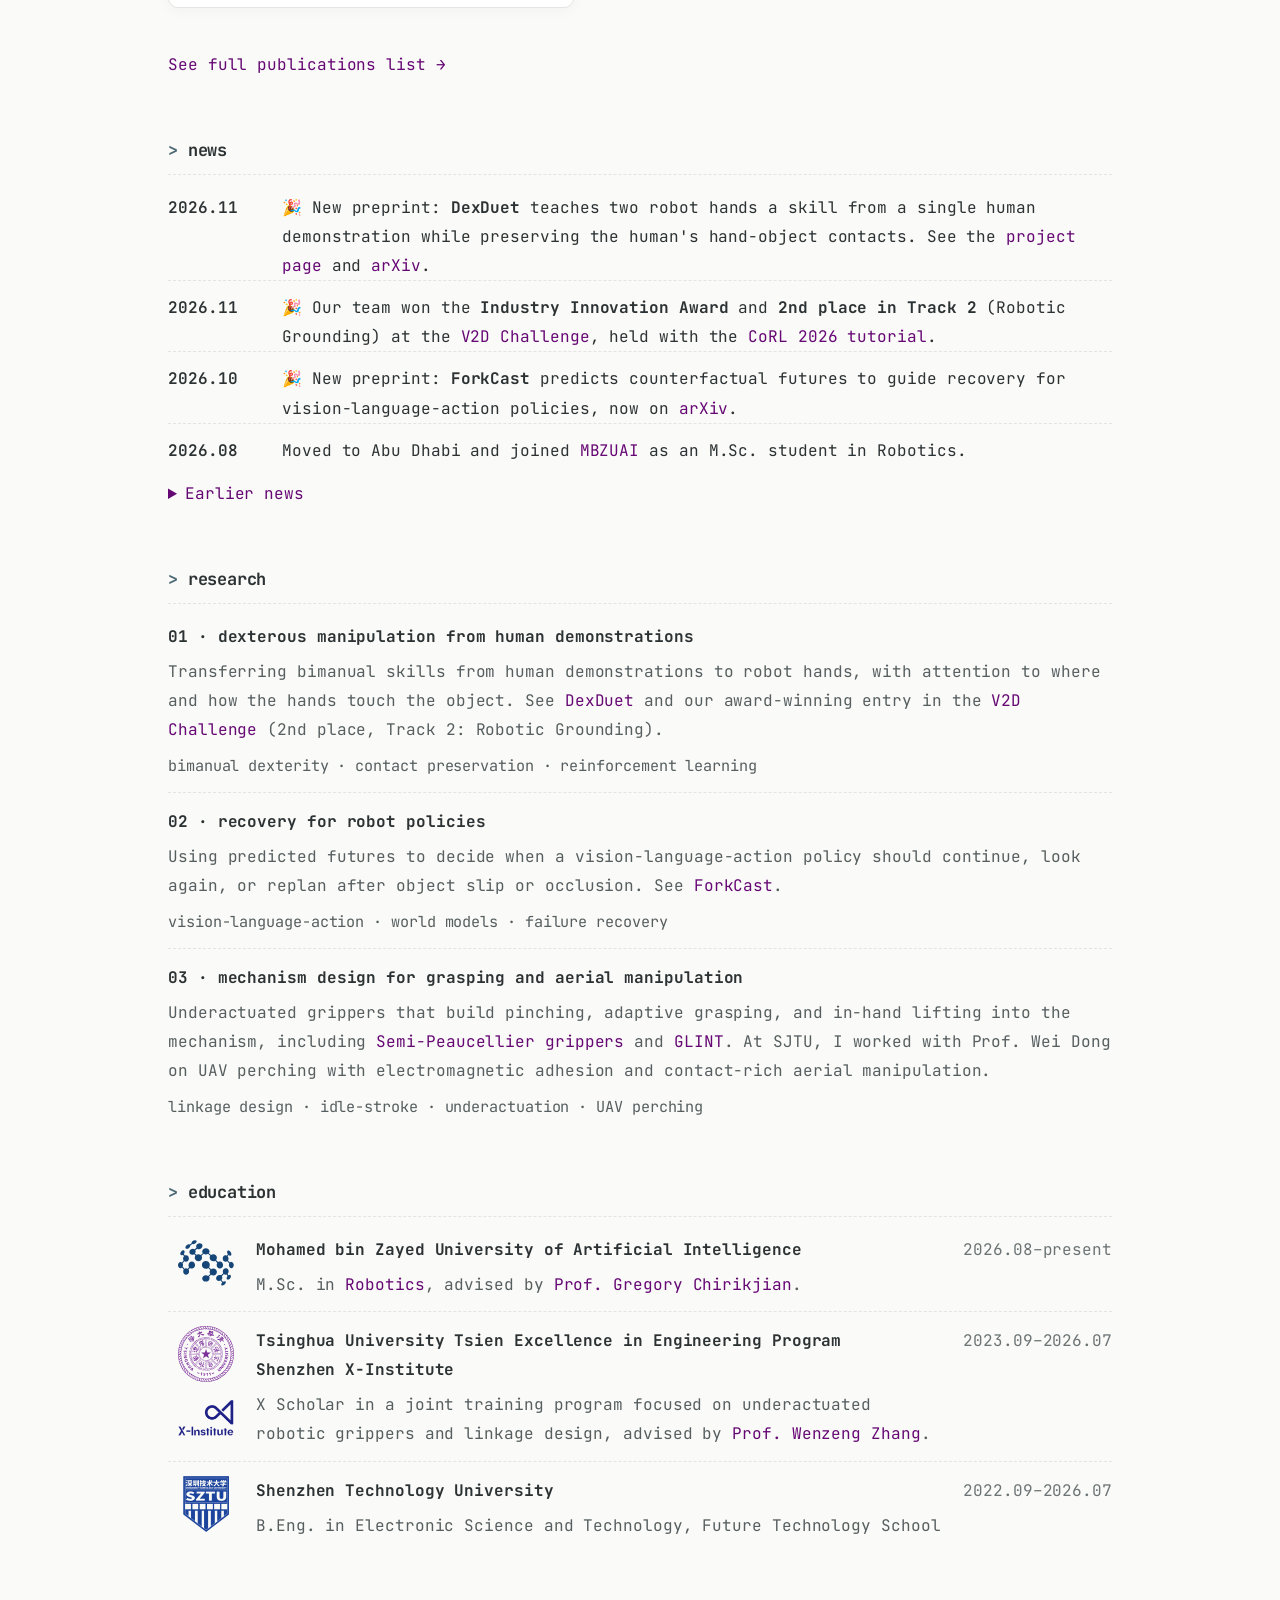
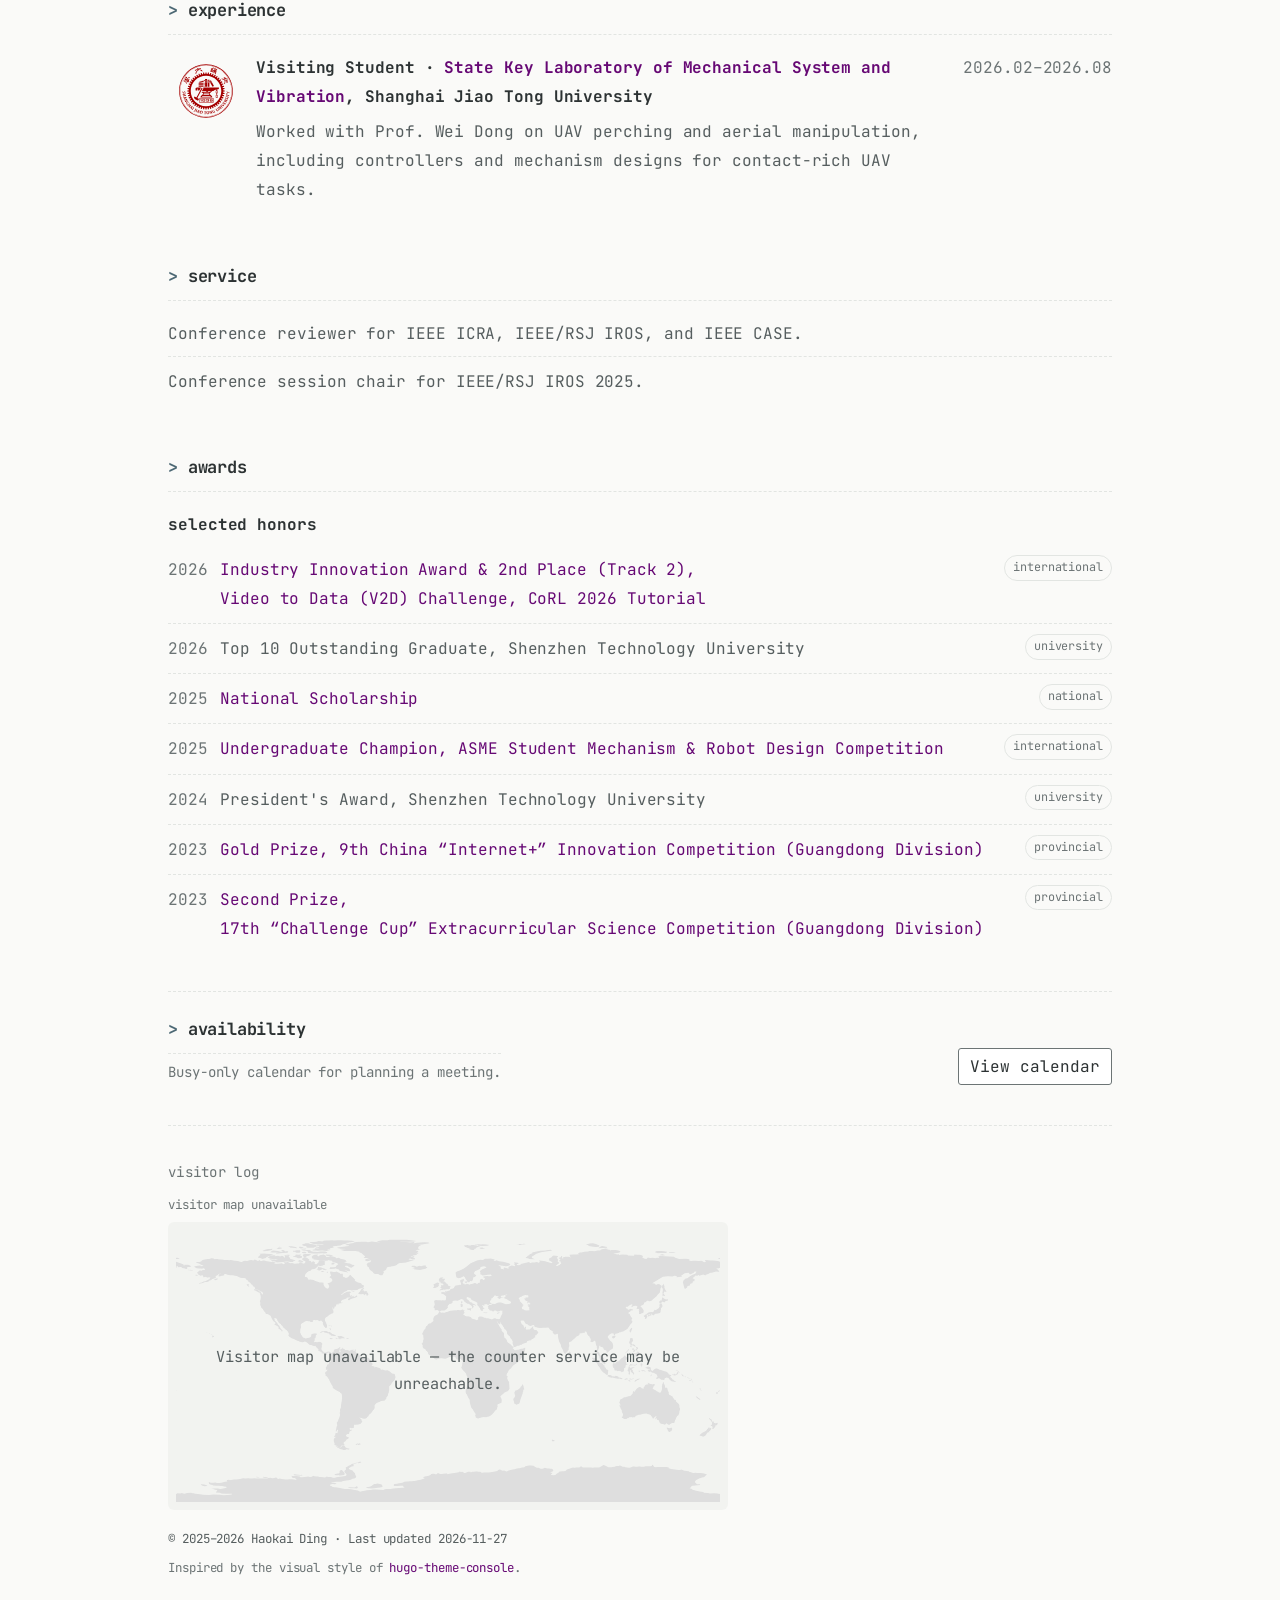
==== commit 7ff7c1e0: "Polish copy, refine page aesthetics, and sync updated CV PDF" ====
--- a/index.html
+++ b/index.html
@@ -17,7 +17,10 @@
   <link rel="icon" type="image/png" href="assets/images/favicon-haokai-line.png" />
   <link rel="canonical" href="https://haokaiding.com/" />
   <link rel="sitemap" type="application/xml" href="/sitemap.xml" />
-  <link rel="stylesheet" href="styles.css?v=figures-20261125" />
+  <link rel="preconnect" href="https://fonts.googleapis.com" />
+  <link rel="preconnect" href="https://fonts.gstatic.com" crossorigin />
+  <link rel="stylesheet" href="https://fonts.googleapis.com/css2?family=JetBrains+Mono:ital,wght@0,400;0,500;0,600;0,700;0,800;1,400&display=swap" />
+  <link rel="stylesheet" href="styles.css?v=aesthetic-20261127" />
   <link rel="stylesheet" href="availability.css?v=clock-20260920" />
   <script type="application/ld+json">
   {
@@ -96,7 +99,7 @@
           M.Sc. Student in Robotics @ <a href="https://mbzuai.ac.ae/" target="_blank" rel="noopener noreferrer">MBZUAI</a> · Abu Dhabi, UAE
         </p>
         <p>
-          I am advised by <a href="https://scholar.google.com/citations?user=qoIuyMoAAAAJ&amp;hl=en" target="_blank" rel="noopener noreferrer">Prof. Gregory Chirikjian</a>. My research interests lie in robot imagination, underactuated manipulation, aerial robotics, and deployment-focused robot learning.
+          I am advised by <a href="https://scholar.google.com/citations?user=qoIuyMoAAAAJ&amp;hl=en" target="_blank" rel="noopener noreferrer">Prof. Gregory Chirikjian</a>. My research interests span robot imagination, underactuated manipulation, aerial robotics, and deployment-focused robot learning.
         </p>
         <p>
           Previously, I was an X Scholar at <a href="https://www.tsinghua.edu.cn/en/" target="_blank" rel="noopener noreferrer">Tsinghua University</a> and <a href="https://www.x-institute.edu.cn/" target="_blank" rel="noopener noreferrer">Shenzhen X-Institute</a> from 2023 to 2026, advised by <a href="https://scholar.google.com/citations?user=n-3doEMAAAAJ&amp;hl=zh-CN" target="_blank" rel="noopener noreferrer">Prof. Wenzeng Zhang</a>. I received my B.Eng. with honors from Shenzhen Technology University in 2026.
@@ -132,7 +135,7 @@
               <div class="paper-copy">
               <h3 class="paper-title" id="paper-dexduet-2026-title">DexDuet: Learning Contact-Preserving Bimanual Dexterity from Human Demonstrations</h3>
               <p class="paper-authors">Haoran Zhang, <strong>Haokai Ding</strong>, Han Zhou, Zuxing Lu, Heng Zhang, Xingxing Zuo</p>
-              <p class="paper-summary">Learns two-handed skills from a single human demonstration while preserving how the hands contact the object.</p>
+              <p class="paper-summary">Learns bimanual dexterous skills from a single human demonstration while preserving hand-object contact.</p>
               <div class="paper-links">
                 <a href="https://rcl-robotics.github.io/Dexduet.io/" target="_blank" rel="noopener noreferrer" aria-label="Project page: DexDuet">[website]</a>
                 <a href="https://arxiv.org/abs/2611.30495" target="_blank" rel="noopener noreferrer" aria-label="arXiv: DexDuet">[arxiv]</a>
@@ -153,7 +156,7 @@
               <div class="paper-copy">
               <h3 class="paper-title" id="paper-forkcast-2026-title">ForkCast: Predictive Recovery for Vision-Language-Action Policies via Counterfactual Futures</h3>
               <p class="paper-authors">Chenru Wen<sup>†</sup>, Huajian Zeng<sup>†</sup>, <strong>Haokai Ding</strong>, Jian Kang, Anqing Duan, Dawei Zhou, Dezhen Song, Xingxing Zuo</p>
-              <p class="paper-summary">Predicts the outcomes of continuing, looking again, or replanning to decide whether and how to intervene in a frozen VLA policy.</p>
+              <p class="paper-summary">Compares counterfactual futures—continuing, reobserving, or replanning—to decide when and how to intervene in a frozen VLA policy.</p>
               <div class="paper-links">
                 <a href="https://arxiv.org/abs/2610.18650" target="_blank" rel="noopener noreferrer" aria-label="arXiv: ForkCast">[arxiv]</a>
                 <a href="https://arxiv.org/pdf/2610.18650" target="_blank" rel="noopener noreferrer" aria-label="PDF: ForkCast">[pdf]</a>
@@ -172,7 +175,7 @@
               <div class="paper-copy">
               <h3 class="paper-title" id="paper-iros-2025-title">A Novel Gripper with Semi-Peaucellier Linkage and Idle-Stroke Mechanism for Linear Pinching and Self-Adaptive Grasping</h3>
               <p class="paper-authors"><strong>Haokai Ding</strong>, Wenzeng Zhang*</p>
-              <p class="paper-summary">A dual-finger gripper with Semi-Peaucellier linkages and idle-stroke transmission for linear pinching and self-adaptive grasping.</p>
+              <p class="paper-summary">A dual-finger gripper combining Semi-Peaucellier linkages and an idle-stroke transmission for linear pinching and self-adaptive grasping.</p>
               <div class="paper-links">
                 <a class="inline-link pdf-link" href="assets/pdfs/iros-2025-semi-peaucellier-gripper.pdf" data-pdf="assets/pdfs/iros-2025-semi-peaucellier-gripper.pdf" target="_blank" rel="noopener noreferrer" aria-label="PDF: IROS 2025 Semi-Peaucellier gripper">[pdf]</a>
                 <a href="https://doi.org/10.1109/IROS60139.2025.11246057" target="_blank" rel="noopener noreferrer" aria-label="DOI: IROS 2025 Semi-Peaucellier gripper">[doi]</a>
@@ -190,14 +193,14 @@
         <ul class="news-list">
           <li class="news-item"><time class="news-date" datetime="2026-11">2026.11</time><span class="news-text">🎉 New preprint: <strong>DexDuet</strong> teaches two robot hands a skill from a single human demonstration while preserving the human's hand-object contacts. See the <a href="https://rcl-robotics.github.io/Dexduet.io/" target="_blank" rel="noopener noreferrer">project page</a> and <a href="https://arxiv.org/abs/2611.30495" target="_blank" rel="noopener noreferrer">arXiv</a>.</span></li>
           <li class="news-item"><time class="news-date" datetime="2026-11">2026.11</time><span class="news-text">🎉 Our team won the <strong>Industry Innovation Award</strong> and <strong>2nd place in Track 2</strong> (Robotic Grounding) at the <a href="https://nvidia-isaac.github.io/video_to_data/v2d_challenge/" target="_blank" rel="noopener noreferrer">V2D Challenge</a>, held with the <a href="https://nvidia-isaac.github.io/video_to_data/v2d_corl_tutorial/" target="_blank" rel="noopener noreferrer">CoRL 2026 tutorial</a>.</span></li>
-          <li class="news-item"><time class="news-date" datetime="2026-10">2026.10</time><span class="news-text">🎉 Our work on predictive recovery for vision-language-action policies is available on <a href="https://arxiv.org/abs/2610.18650" target="_blank" rel="noopener noreferrer">arXiv</a>.</span></li>
+          <li class="news-item"><time class="news-date" datetime="2026-10">2026.10</time><span class="news-text">🎉 New preprint: <strong>ForkCast</strong> predicts counterfactual futures to guide recovery for vision-language-action policies, now on <a href="https://arxiv.org/abs/2610.18650" target="_blank" rel="noopener noreferrer">arXiv</a>.</span></li>
           <li class="news-item"><time class="news-date" datetime="2026-08">2026.08</time><span class="news-text">Moved to Abu Dhabi and joined <a href="https://mbzuai.ac.ae/" target="_blank" rel="noopener noreferrer">MBZUAI</a> as an M.Sc. student in Robotics.</span></li>
         </ul>
         <details class="news-more">
           <summary>Earlier news</summary>
           <ul class="news-list">
-            <li class="news-item"><time class="news-date" datetime="2026-03">2026.03</time><span class="news-text">🎉 Our paper on an idle-stroke underactuated gripper with double-parallelogram linkages is available on <a href="https://doi.org/10.1109/RAAI67517.2025.11423397" target="_blank" rel="noopener noreferrer">IEEE Xplore</a>. Congrats Yizhe!</span></li>
-            <li class="news-item"><time class="news-date" datetime="2026-02">2026.02</time><span class="news-text">Started a visiting appointment at the <strong><a href="https://msv.sjtu.edu.cn/" target="_blank" rel="noopener noreferrer">State Key Lab of Mechanical System and Vibration</a></strong>, Shanghai Jiao Tong University, with Prof. Wei Dong.</span></li>
+            <li class="news-item"><time class="news-date" datetime="2026-03">2026.03</time><span class="news-text">🎉 Our paper on an idle-stroke underactuated gripper with double-parallelogram linkages is published on <a href="https://doi.org/10.1109/RAAI67517.2025.11423397" target="_blank" rel="noopener noreferrer">IEEE Xplore</a>. Congrats, Yizhe!</span></li>
+            <li class="news-item"><time class="news-date" datetime="2026-02">2026.02</time><span class="news-text">Joined the <strong><a href="https://msv.sjtu.edu.cn/" target="_blank" rel="noopener noreferrer">State Key Lab of Mechanical System and Vibration</a></strong> at Shanghai Jiao Tong University as a visiting student with Prof. Wei Dong.</span></li>
             <li class="news-item"><time class="news-date" datetime="2025-12">2025.12</time><span class="news-text">Received the <strong>National Scholarship</strong> from the Ministry of Education of China.</span></li>
             <li class="news-item"><time class="news-date" datetime="2025-08">2025.08</time><span class="news-text">Won the <strong>Undergraduate Champion</strong> award at the ASME Student Mechanism &amp; Robot Design Competition.</span></li>
           </ul>
@@ -259,7 +262,7 @@
                 </div>
               </div>
             </div>
-            <div class="detail-side">2023.09–2026.09</div>
+            <div class="detail-side">2023.09–2026.07</div>
           </article>
           <article class="detail-item">
             <div class="detail-main">
@@ -365,7 +368,7 @@
 </svg></a>
         </div>
       </section>
-      <p class="footer-meta">© 2025–2026 Haokai Ding · Last updated <time id="lastUpdated" datetime="2026-11-25">2026-11-25</time></p>
+      <p class="footer-meta">© 2025–2026 Haokai Ding · Last updated <time id="lastUpdated" datetime="2026-11-27">2026-11-27</time></p>
       <p class="footer-credit">Inspired by the visual style of <a href="https://github.com/mrmierzejewski/hugo-theme-console/" target="_blank" rel="noopener noreferrer">hugo-theme-console</a>.</p>
     </footer>
   </div>
--- a/styles.css
+++ b/styles.css
@@ -2,17 +2,22 @@
   --bg: #fafaf8;
   --surface: #ffffff;
   --surface-soft: #f2f3f0;
-  --text: #343a3b;
-  --text-soft: #5f6768;
-  --text-faint: #697172;
-  --line: #dfe3df;
-  --accent: #54707c;
-  --accent-soft: rgba(84, 112, 124, 0.08);
+  --text: #2c3233;
+  --text-soft: #565e5f;
+  --text-faint: #6c7475;
+  --line: #e2e5e2;
+  --accent: #4c6874;
+  --accent-soft: rgba(76, 104, 116, 0.09);
   --link-color: #660874;
   --link-hover-color: #4f065a;
   --shadow: none;
   --font-mono: "JetBrains Mono", "IBM Plex Mono", "SFMono-Regular", Menlo, Consolas, "Liberation Mono", monospace;
-  --content-width: 1040px;
+  --content-width: 1000px;
+}
+
+::selection {
+  background: var(--accent-soft);
+  color: var(--text);
 }
 
 * {
@@ -68,11 +73,15 @@
 .inline-link {
   color: var(--link-color);
   text-decoration: none;
+  transition: color 0.16s ease;
 }
 
 a:hover,
 .inline-link:hover {
   color: var(--link-hover-color);
+  text-decoration: underline;
+  text-underline-offset: 3px;
+  text-decoration-thickness: 1px;
 }
 
 :focus-visible {
@@ -411,13 +420,31 @@
 .hero-links {
   display: flex;
   flex-wrap: wrap;
-  gap: 0.3rem 0.55rem;
+  gap: 8px;
   align-items: center;
   color: var(--text-faint);
 }
 
 .hero-links span {
-  color: var(--line);
+  display: none;
+}
+
+.hero-links a {
+  display: inline-flex;
+  align-items: center;
+  padding: 3px 11px;
+  border: 1px solid var(--line);
+  border-radius: 6px;
+  background: var(--surface);
+  font-size: 0.88rem;
+  font-weight: 500;
+  transition: border-color 0.18s ease, background-color 0.18s ease, color 0.18s ease;
+}
+
+.hero-links a:hover {
+  text-decoration: none;
+  border-color: color-mix(in srgb, var(--accent) 50%, var(--line));
+  background: var(--accent-soft);
 }
 
 .resource-links {
@@ -441,12 +468,18 @@
   aspect-ratio: 1;
   padding: 0;
   border: 1px solid var(--line);
-  border-radius: 6px;
+  border-radius: 10px;
   overflow: hidden;
   background: var(--surface);
+  box-shadow: 0 6px 24px rgba(0, 0, 0, 0.05);
   color: inherit;
   font: inherit;
   cursor: pointer;
+  transition: border-color 0.2s ease, box-shadow 0.2s ease;
+}
+
+.profile-container:hover {
+  border-color: color-mix(in srgb, var(--accent) 45%, var(--line));
 }
 
 .profile-container:focus-visible {
@@ -521,11 +554,11 @@
 .main-content {
   display: flex;
   flex-direction: column;
-  gap: 42px;
+  gap: 48px;
 }
 
 .content-section {
-  padding-top: 12px;
+  padding-top: 8px;
   scroll-margin-top: 24px;
 }
 
@@ -538,15 +571,18 @@
 }
 
 h2 {
-  margin: 0 0 14px;
-  font-size: 1.08rem;
+  margin: 0 0 18px;
+  padding-bottom: 8px;
+  border-bottom: 1px dashed var(--line);
+  font-size: 1.06rem;
   font-weight: 700;
+  letter-spacing: -0.01em;
   text-transform: lowercase;
 }
 
 h2::before {
   content: "> ";
-  color: var(--text-faint);
+  color: var(--accent);
 }
 
 h3 {
@@ -585,26 +621,16 @@
   animation-delay: 0.14s;
 }
 
-.latest-publications h2::before {
-  content: none;
-}
-
 .latest-heading {
   margin-bottom: 14px;
 }
 
 .latest-heading h2 {
   margin-bottom: 0;
-  font-size: 1rem;
-  font-weight: 700;
-  text-transform: none;
 }
 
 .latest-heading-rule {
-  margin-top: -3px;
-  color: var(--text);
-  line-height: 1.02;
-  letter-spacing: 0.01em;
+  display: none;
 }
 
 .selected-list {
@@ -688,10 +714,18 @@
 
 .paper-frame {
   overflow: hidden;
-  border: 0;
-  padding: 20px 10px 10px;
+  border: 1px solid var(--line);
+  border-radius: 10px;
+  padding: 18px 12px 12px;
   background: #fff;
-  box-shadow: 3px 3px 6px rgba(0, 0, 0, 0.22);
+  box-shadow: 0 2px 14px rgba(0, 0, 0, 0.04);
+  transition: transform 0.22s ease, box-shadow 0.22s ease, border-color 0.22s ease;
+}
+
+.paper-showcase:hover .paper-frame {
+  transform: translateY(-2px);
+  box-shadow: 0 8px 24px rgba(0, 0, 0, 0.07);
+  border-color: color-mix(in srgb, var(--accent) 42%, var(--line));
 }
 
 .paper-preview {
@@ -703,17 +737,19 @@
 .paper-venue-tag {
   position: absolute;
   z-index: 1;
-  top: -10px;
-  left: -8px;
-  padding: 5px 8px;
+  top: -9px;
+  left: 12px;
+  padding: 4px 9px;
   border: 1px solid var(--accent);
+  border-radius: 5px;
   background: var(--accent);
   color: var(--bg);
   font-size: 0.72rem;
   font-weight: 700;
   line-height: 1;
-  letter-spacing: 0.02em;
+  letter-spacing: 0.03em;
   white-space: nowrap;
+  box-shadow: 0 2px 6px rgba(0, 0, 0, 0.08);
 }
 
 .paper-copy {
@@ -977,7 +1013,12 @@
 }
 
 .award-tag {
-  font-size: 0.78rem;
+  font-size: 0.74rem;
+  padding: 1px 8px;
+  border: 1px solid var(--line);
+  border-radius: 999px;
+  align-self: start;
+  white-space: nowrap;
 }
 
 .award-part {
@@ -1174,9 +1215,14 @@
 body.dark-mode .entry-logo,
 body.dark-mode .entry-logo-sjtu {
   background: #e8e8e8;
-  padding: 4px;
-  border-radius: 3px;
+  padding: 5px;
+  border-radius: 6px;
   box-sizing: border-box;
+}
+
+body.dark-mode .paper-frame {
+  border-color: var(--line);
+  box-shadow: 0 4px 18px rgba(0, 0, 0, 0.28);
 }
 
 @media (max-width: 800px) {
